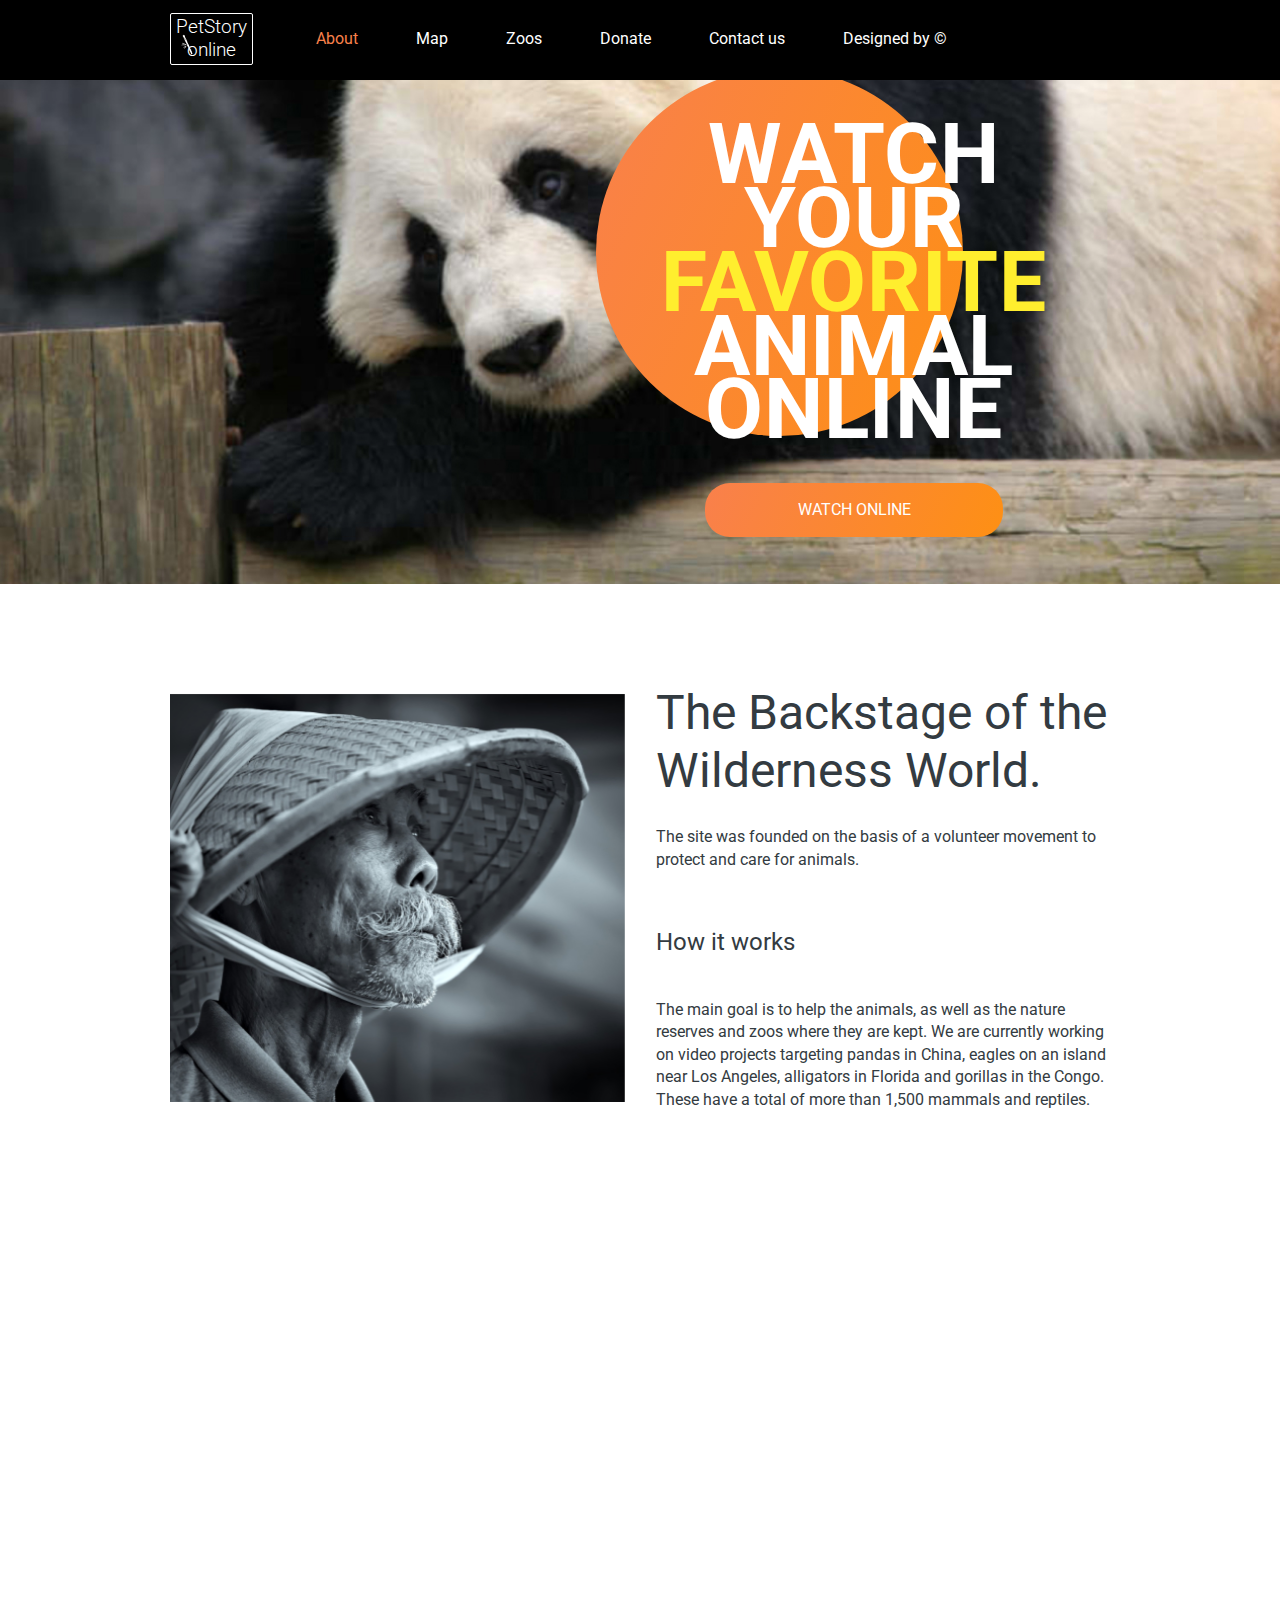
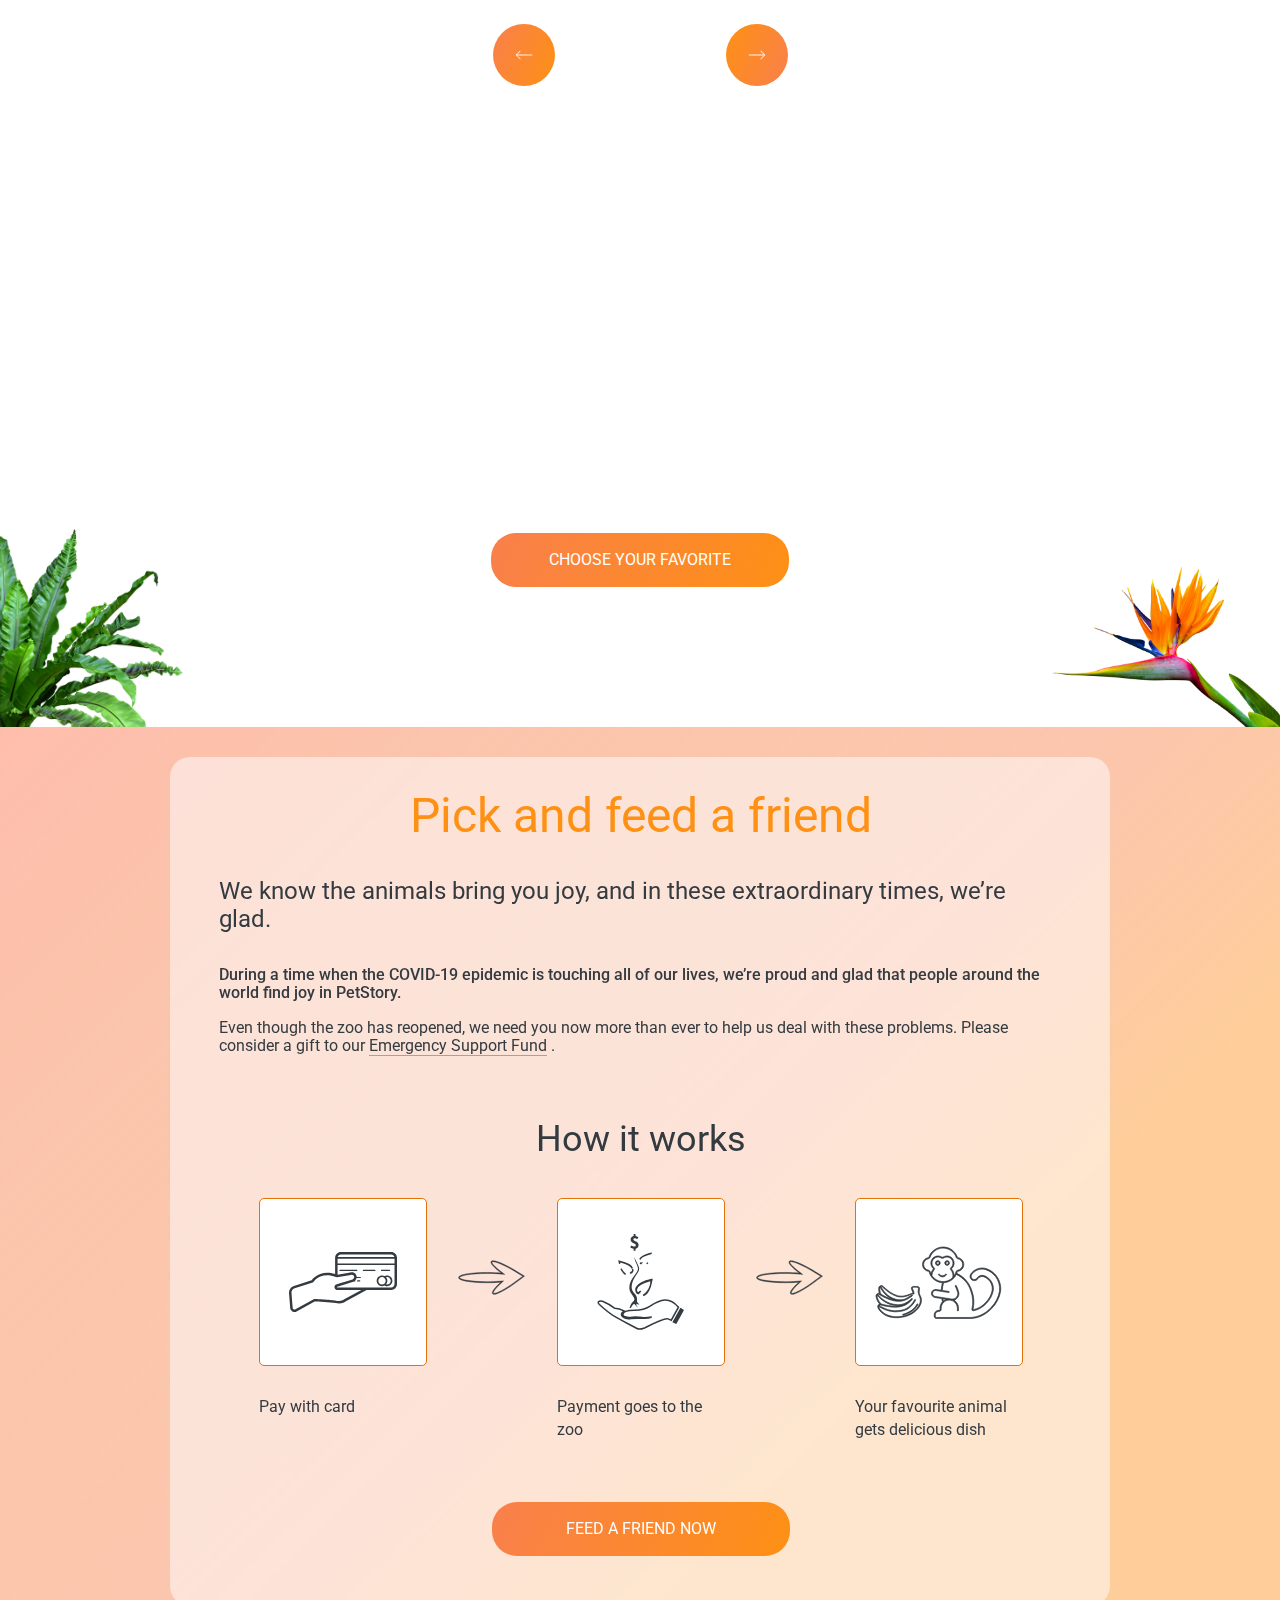
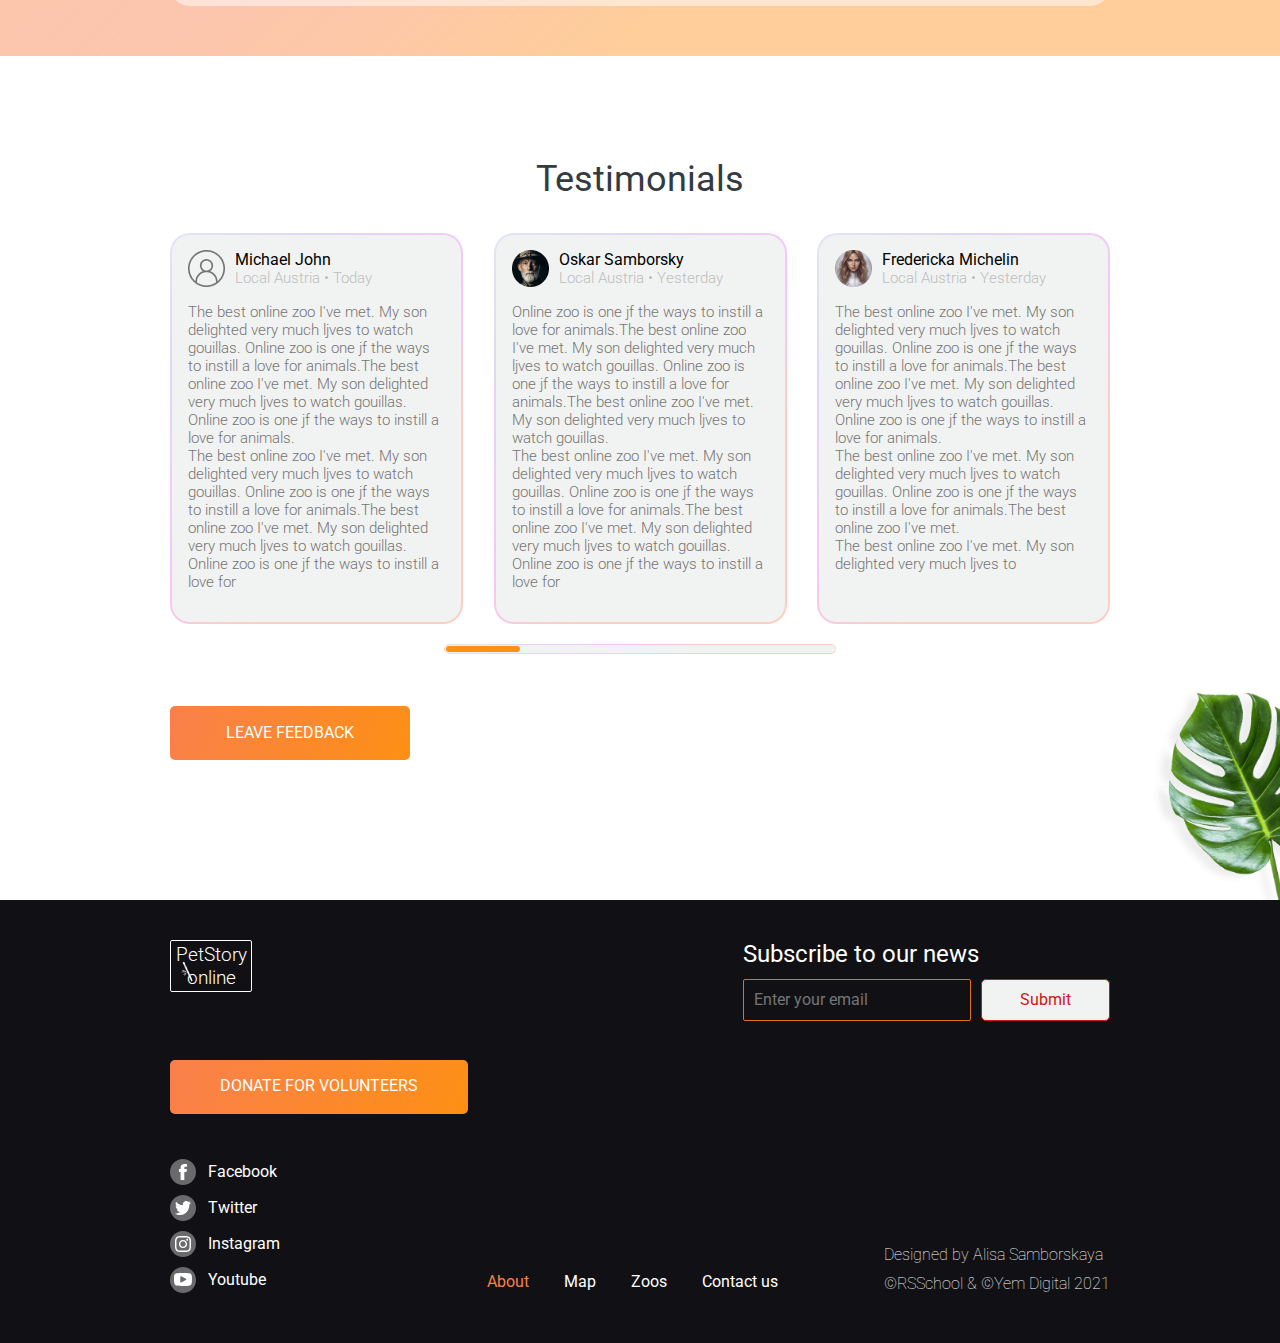
==== pages/main/index.html @ b99d6e4b "refactor: rearrange js modules structure" ====
<!DOCTYPE html>
<html lang="en">
<head>
    <meta charset="UTF-8">
    <meta http-equiv="X-UA-Compatible" content="IE=edge">
    <meta name="viewport" content="width=device-width, initial-scale=1.0">
    <link rel="stylesheet" type="text/css" href="../../assets/resets/normalize.css">
    <link rel="stylesheet" type="text/css" href="style.css">
    <script type="module" src="../../assets/scripts/script.js"></script>
    <title>Online Zoo</title>
</head>
<body>
    <header>
        <div class="container">
            <nav>
                <ul>
                    <a href="#about" class="noHover"><h1 class="logo">PetStory<br>online</h1></a>
                    <li><a href="#about" class="active">About</a></li>
                    <li><a href="#map">Map</a></li>
                    <li><a href="#zoos">Zoos</a></li>
                    <li><a href="../donate/index.html">Donate</a></li>
                    <li><a href="#contact-us">Contact us</a></li>
                    <li><a href="https://www.figma.com/file/jfEFwkXVj1WRq7sUHDr8os/PetStory-online" class="designedNav">Designed by &#169;</a></li>
                </ul>
                <a href="#" class="toggleNav"></a>
            </nav>
        </div>
    </header>
    <main>
        <section class="one">
            <div class="container">
                <div class="one__ellipse"></div>
                <div class="one__text">
                    <h2>Watch your <span class="one__yellow">favorite</span> animal online</h2>
                </div>
                <button class="button button__one">Watch online</button>
            </div>
        </section>
        <section class="two">
            <div class="container">
                <img src="../../assets/images/bg-images/bamboo-cap.jpg" alt="How It Works" class="img__two">
                <div class="separator__two"></div>
                <div class="content__two">
                    <h2>The Backstage of the Wilderness World.</h2>
                    <p>The site was founded on the basis of a volunteer movement to protect and care for animals.</p>
                    <h3>How it works</h3>
                    <p>The main goal is to help the animals, as well as the nature reserves and zoos where they are kept. We are currently working on video projects targeting pandas in China, eagles on an island near Los Angeles, alligators in Florida and gorillas in the Congo. These have a total of more than 1,500 mammals and reptiles.</p>
                </div>
            </div>
        </section>
        <section class="three">
            <div class="container">
                <div class="pagination">
                    <div class="circle_arrow arrow__left"></div>
                    <div class="circle_arrow arrow__right"></div>
                </div>
                <div class="carousel__inner">
                    <div class="carousel__slide slide__left">
                        <div class="animal_card">
                            <div class="animal_info__container">
                                <div class="animal_info">
                                    <h4>Giant Pandas</h4>
                                    <p>Native to Southwest China</p>
                                </div>
                                <div class="feed_icon weed_eater"></div>
                            </div>
                        </div>
                        <div class="animal_card">
                            <div class="animal_info__container">
                                <div class="animal_info">
                                    <h4>Eagles</h4>
                                    <p>Native to South America</p>
                                </div>
                                <div class="feed_icon flesh_eater"></div>
                            </div>
                        </div>
                        <div class="animal_card">
                            <div class="animal_info__container">
                                <div class="animal_info">
                                    <h4>Gorillas</h4>
                                    <p>Native to Congo</p>
                                </div>
                                <div class="feed_icon weed_eater"></div>
                            </div>
                        </div>
                        <div class="animal_card">
                            <div class="animal_info__container">
                                <div class="animal_info">
                                    <h4>Two-toed Sloth</h4>
                                    <p>Mesoamerica, South America</p>
                                </div>
                                <div class="feed_icon weed_eater"></div>
                            </div>
                        </div>
                        <div class="animal_card">
                            <div class="animal_info__container">
                                <div class="animal_info">
                                    <h4>Cheetahs</h4>
                                    <p>Native to Africa</p>
                                </div>
                                <div class="feed_icon flesh_eater"></div>
                            </div>
                        </div>
                        <div class="animal_card">
                            <div class="animal_info__container">
                                <div class="animal_info">
                                    <h4>Penguins</h4>
                                    <p>Native to Antarctica</p>
                                </div>
                                <div class="feed_icon flesh_eater"></div>
                            </div>
                        </div>
                    </div>
                    <div class="carousel__slide">
                        <div class="animal_card">
                            <div class="animal_info__container">
                                <div class="animal_info">
                                    <h4>Giant Pandas</h4>
                                    <p>Native to Southwest China</p>
                                </div>
                                <div class="feed_icon weed_eater"></div>
                            </div>
                        </div>
                        <div class="animal_card">
                            <div class="animal_info__container">
                                <div class="animal_info">
                                    <h4>Eagles</h4>
                                    <p>Native to South America</p>
                                </div>
                                <div class="feed_icon flesh_eater"></div>
                            </div>
                        </div>
                        <div class="animal_card">
                            <div class="animal_info__container">
                                <div class="animal_info">
                                    <h4>Gorillas</h4>
                                    <p>Native to Congo</p>
                                </div>
                                <div class="feed_icon weed_eater"></div>
                            </div>
                        </div>
                        <div class="animal_card">
                            <div class="animal_info__container">
                                <div class="animal_info">
                                    <h4>Two-toed Sloth</h4>
                                    <p>Mesoamerica, South America</p>
                                </div>
                                <div class="feed_icon weed_eater"></div>
                            </div>
                        </div>
                        <div class="animal_card">
                            <div class="animal_info__container">
                                <div class="animal_info">
                                    <h4>Cheetahs</h4>
                                    <p>Native to Africa</p>
                                </div>
                                <div class="feed_icon flesh_eater"></div>
                            </div>
                        </div>
                        <div class="animal_card">
                            <div class="animal_info__container">
                                <div class="animal_info">
                                    <h4>Penguins</h4>
                                    <p>Native to Antarctica</p>
                                </div>
                                <div class="feed_icon flesh_eater"></div>
                            </div>
                        </div>
                    </div>
                    <div class="carousel__slide slide__right">
                        <div class="animal_card">
                            <div class="animal_info__container">
                                <div class="animal_info">
                                    <h4>Giant Pandas</h4>
                                    <p>Native to Southwest China</p>
                                </div>
                                <div class="feed_icon weed_eater"></div>
                            </div>
                        </div>
                        <div class="animal_card">
                            <div class="animal_info__container">
                                <div class="animal_info">
                                    <h4>Eagles</h4>
                                    <p>Native to South America</p>
                                </div>
                                <div class="feed_icon flesh_eater"></div>
                            </div>
                        </div>
                        <div class="animal_card">
                            <div class="animal_info__container">
                                <div class="animal_info">
                                    <h4>Gorillas</h4>
                                    <p>Native to Congo</p>
                                </div>
                                <div class="feed_icon weed_eater"></div>
                            </div>
                        </div>
                        <div class="animal_card">
                            <div class="animal_info__container">
                                <div class="animal_info">
                                    <h4>Two-toed Sloth</h4>
                                    <p>Mesoamerica, South America</p>
                                </div>
                                <div class="feed_icon weed_eater"></div>
                            </div>
                        </div>
                        <div class="animal_card">
                            <div class="animal_info__container">
                                <div class="animal_info">
                                    <h4>Cheetahs</h4>
                                    <p>Native to Africa</p>
                                </div>
                                <div class="feed_icon flesh_eater"></div>
                            </div>
                        </div>
                        <div class="animal_card">
                            <div class="animal_info__container">
                                <div class="animal_info">
                                    <h4>Penguins</h4>
                                    <p>Native to Antarctica</p>
                                </div>
                                <div class="feed_icon flesh_eater"></div>
                            </div>
                        </div>
                    </div>
                </div>
            </div>
            <button class="button button__three">Choose your favorite</button>
        </section>
        <section class="four">
            <div class="container">
                <h2>Pick and feed a friend</h2>
                <div class="text">
                    <h4>We know the animals bring you joy, and in these extraordinary times, we’re glad.</h3>
                    <p><strong>During a time when the COVID-19 epidemic is touching all of our lives, we’re proud and glad that people around the world find joy in PetStory.</strong></p>
                    <p>Even though the zoo has reopened, we need you now more than ever to help us deal with these problems. Please consider a gift to our <a href="#">Emergency Support Fund</a> .</p>
                </div>
                <h3>How it works</h3>
                <div class="how_it_works">
                    <div class="card_container">
                        <div class="card pay"></div>
                        <p>Pay with card</p>
                    </div>
                    <img src="../../assets/images/vector/how-it-works-arr.svg" alt="arrow" class="arrow_black">
                    <img src="../../assets/images/vector/how-it-works-arr-640.svg" alt="arrow" class="arrow_green">
                    <div class="card_container">
                        <div class="card zoo"></div>
                        <p>Payment goes to the zoo</p>
                    </div>
                    <img src="../../assets/images/vector/how-it-works-arr.svg" alt="arrow" class="arrow_black">
                    <img src="../../assets/images/vector/how-it-works-arr-640.svg" alt="arrow" class="arrow_green">
                    <div class="card_container">
                        <div class="card monkey"></div>
                        <p>Your favourite animal gets delicious dish</p>
                    </div>
                </div>
                <button class="button button__four">Feed a friend now</button>
            </div>
            </div>
        </section>
        <section class="five">
            <h4>Testimonials</h4>
            <div class="container">
                <div class="testimonials">
                    <div class="card">
                        <div class="card_inner">
                            <div class="user">
                                <div class="user_icon default_user"></div>
                                <div class="user_info">
                                    <div class="name">Michael John</div>
                                    <div class="local">Local Austria • Today</div>
                                </div>
                            </div>
                            <p>The best online zoo I've met. My son delighted very much ljves to watch gouillas. Online zoo is one jf the ways to instill a love for animals.The best online zoo I've met. My son delighted very much ljves to watch gouillas. Online zoo is one jf the ways to instill a love for animals.<br>The best online zoo I've met. My son delighted very much ljves to watch gouillas. Online zoo is one jf the ways to instill a love for animals.The best online zoo I've met. My son delighted very much ljves to watch gouillas. Online zoo is one jf the ways to instill a love for</p>
                        </div>
                    </div>
                    <div class="card">
                        <div class="card_inner">
                            <div class="user">
                                <div class="user_icon user_one"></div>
                                <div class="user_info">
                                    <div class="name">Oskar Samborsky</div>
                                    <div class="local">Local Austria • Yesterday</div>
                                </div>
                            </div>
                            <p>Online zoo is one jf the ways to instill a love for animals.The best online zoo I've met. My son delighted very much ljves to watch gouillas. Online zoo is one jf the ways to instill a love for animals.The best online zoo I've met. My son delighted very much ljves to watch gouillas.<br>The best online zoo I've met. My son delighted very much ljves to watch gouillas. Online zoo is one jf the ways to instill a love for animals.The best online zoo I've met. My son delighted very much ljves to watch gouillas. Online zoo is one jf the ways to instill a love for</p>
                        </div>
                    </div>
                    <div class="card">
                        <div class="card_inner">
                            <div class="user">
                                <div class="user_icon user_two"></div>
                                <div class="user_info">
                                    <div class="name">Fredericka Michelin</div>
                                    <div class="local">Local Austria • Yesterday</div>
                                </div>
                            </div>
                            <p>The best online zoo I've met. My son delighted very much ljves to watch gouillas. Online zoo is one jf the ways to instill a love for animals.The best online zoo I've met. My son delighted very much ljves to watch gouillas. Online zoo is one jf the ways to instill a love for animals.<br>The best online zoo I've met. My son delighted very much ljves to watch gouillas. Online zoo is one jf the ways to instill a love for animals.The best online zoo I've met.<br>The best online zoo I've met. My son delighted very much ljves to</p>
                        </div>
                    </div>
                    <div class="card">
                        <div class="card_inner">
                            <div class="user">
                                <div class="user_icon user_three"></div>
                                <div class="user_info">
                                    <div class="name">Mila Riksha</div>
                                    <div class="local">Local Austria • Yesterday</div>
                                </div>
                            </div>
                            <p>My son delighted very much ljves to watch gouillas. Online zoo is one jf the ways to instill a love for animals.The best online zoo I've met. My son delighted very much ljves to watch gouillas. Online zoo is one jf the ways to instill a love for animals.The best online zoo I've met. My son delighted very much ljves to watch gouillas. Online zoo is one jf the ways to instill a love for animals.The best online zoo I've met. My son delighted very much ljves to watch gouillas.<br>The best online zoo I've met. My son delighted very much ljves to watch gouillas. Online zoo is one jf</p>
                        </div>
                    </div>
                </div>
                <div class="scroll">
                    <span style="width: 19%"></span>
                </div>
                <button class="button square button__five">Leave feedback</div>
            </div>
        </section>
    </main>
    <footer>
        <div class="container">
            <div class="sub_upper">
                <a href="#"><div class="logo">PetStory <br>online</div></a>
                <div class="form">
                    <h4>Subscribe to our news</h4>
                    <form>
                        <input type="email" placeholder="Enter your email" required />
                        <button class="button_form">Submit</button>
                    </form>
                </div>
            </div>
            <button class="button square">Donate for volunteers</button>
            <div class="sub_bottom">
                <div class="social">
                    <a href="https://www.facebook.com/" class="social_icon facebook"><span>Facebook</span></a>
                    <a href="https://twitter.com/" class="social_icon twitter"><span>Twitter</span></a>
                    <a href="https://www.instagram.com/" class="social_icon instagram"><span>Instagram</span></a>
                    <a href="https://www.youtube.com/" class="social_icon youtube"><span>Youtube</span></a>
                </div>
                <nav class="footer_menu">
                    <ul>
                        <li><a href="#about" class="active">About</a></li>
                        <li><a href="#map">Map</a></li>
                        <li><a href="#zoos">Zoos</a></li>
                        <li><a href="#contact-us">Contact us</a></li>
                    </ul>
                </nav>
                <div class="signature">
                    <p>Designed by Alisa Samborskaya</p>
                    <p>©RSSchool &#38; &#169;Yem Digital 2021</p>
                </div>
            </div>
        </div>
    </footer>
</body>
</html>
---- pages/main/style.css ----
@import url('https://fonts.googleapis.com/css2?family=Roboto:wght@100;300;400;500;700&display=swap');

:root {
  --green: #4B9200;
  --yellow: #FFEE2E;
  --orange: linear-gradient(113.96deg, #F9804B 1.49%, #FE9013 101.44%);
  --orange_border: linear-gradient(113.96deg, #FA6F32 1.49%, #FE9013 101.44%);
  --orange_gradient: linear-gradient(315.75deg, rgba(254, 210, 144, 0.7) 30.06%, #FEBDAB 100.95%, rgba(254, 210, 144, 0.7) 106.36%), linear-gradient(315.75deg, rgba(254, 189, 171, 0.74) 30.06%, rgba(243, 169, 248, 0.66) 50.74%, #E0D8F0 80.49%, #EAF7FE 127.9%, #EAF7FE 149.54%), linear-gradient(315.75deg, rgba(254, 189, 171, 0.74) 30.06%, rgba(243, 169, 248, 0.66) 50.74%, #E0D8F0 80.49%, #EAF7FE 127.9%, #EAF7FE 149.54%);
  --clementine: #E47209;
  --pink_gradient: linear-gradient(315.75deg, rgba(254, 189, 171, 0.74) 30.06%, rgba(243, 169, 248, 0.66) 50.74%, #E0D8F0 80.49%, #EAF7FE 127.9%, #EAF7FE 149.54%);
  --red: #D31414;
  --black_blue: #333B41;
  --gray: #767474;
  --gray_smoky: #ABABAB;
  --gray_light: #F1F3F2;
  --frosted_glass_white: rgba(253, 253, 255, 0.52);
}

* {
  box-sizing: border-box;
}

body {
  font-family: Roboto, sans-serif;
}

.container {
  max-width: 1160px;
  margin: 0 auto;
}

.button {
  width: 298px;
  height: 54px;
  background: var(--orange);
  border-radius: 25px;
  border: 0px;
  text-transform: uppercase;
  color: #fff;
}

.button:hover {
  background: var(--clementine);
  cursor: pointer;
}

.button:active {
  background: var(--green);
}

.button:disabled {
  background: var(--gray);
}

.square {
  border-radius: 5px;
}

.button_form {
  
}

.button_form:hover {
  border: 1px solid var(--clementine);
  color: var(--clementine);
  border-radius: 5px;
  cursor: pointer;
}

form:invalid button{
  border: 1px solid #D31414;
  color: #D31414;
  cursor: pointer;
}

/* header */

header {
  position: relative;
  background: #000;
  height: 80px;
  z-index: 4;
}

nav {
  display: flex;
  flex-direction: row;
  align-items: center;
  justify-content: space-between;
  margin: 0px;
  padding: 0px;
}

.toggleNav {
  display: none;
  position: absolute;
  right: 0;
  top: 12px;
  width: 18px;
  height: 10px;
  background-image: url(../../assets/images/incons/burger_menu.svg);
  background-repeat: no-repeat;
  z-index: 10;
}

.toggle_nav__toggled {
  background-image: url(../../assets/images/incons/x_icon_orange.svg) !important;
  background-repeat: no-repeat;
  width: 14px;
  height: 14px;
  margin-right: 10px;
  background-color: #fff;
}

.toggled {
  display: flex;
  flex-direction: column;
  gap: 15px;
  width: 100%;
  margin: 0px;
  padding: 10px 10px 40px 10px;
  background: #fff;
  align-items: flex-start;
  list-style-type: none;
}

.toggled a {
  background: #fff;
  color: var(--clementine);
  /* border: 1px solid var(--clementine); */
}

.toggled .logo {
  border: 1px solid var(--clementine);
  margin-bottom: 20px ;
}

.dimmed {
  position: relative;
}

.dimmed::after {
  content: ' ';
  position: absolute;
  width: 100%;
  height: 100%;
  left: 0;
  top: 0;
  right: 0;
  /* opacity: 70%; */
  background: rgba(0, 0, 0, 0.5);
  z-index: 3;
}

.popup {
  width: 300px;
  height: 150px;
  margin: 0 auto;
  background: #fff;
  border: 1px solid cornflowerblue;
  color: cornflowerblue;
  z-index: 222;
}

header nav ul {
  display: flex;
  justify-content: space-between;
  align-items: center;
  list-style-type: none;
  margin: 0px;
  padding: 0px;
  gap: 58px;
  /* width: 630px; */
  overflow: hidden;
  flex-wrap: nowrap;
  z-index: 1;
}

header nav a {
  display: block;
  font-size: 16px;
  font-weight: 400;
  line-height: 140%;
  color: #fff;
  text-decoration: none;
  background-color: #000;
}

header .logo {
  font-size: 19px;
  font-weight: 300;
  line-height: 120%;
  border: 1px solid #fff;
  border-radius: 2px;
  box-sizing: border-box;
  text-align: center;
  padding: 2.55px 4.75px;
  margin-right: 5px;
  background-image: url(../../assets/images/bg-images/logo-stick.png);
  background-repeat: no-repeat;
  background-position: bottom 9.54px left 9.69px;
}

header li:first-child {
  margin-left: 0;
}

header li a:hover:not(.noHover) {
  color: #F9804B;
}

header li a:active {
  color: #F9804B;
}

header a.active {
  color: #F9804B;
}

/* section 1 */

.one {
  position: relative;
  height: 700px;
  margin: 0 auto;
  padding: 0;
  background-image: url(../../assets/images/bg-images/giant-panda.jpg);
  background-repeat: no-repeat;
  background-size: cover;
  box-sizing: content-box;
  /* background-position: bottom 0px left 0px; */
}

.one__ellipse {
  position: absolute;
  top: 12px;
  /* left: 800px; */
  left: 50%;
  width: 465px;
  height: 465px;
  background: var(--orange);
  border-radius: 50%;
}

.one__text {
  position: absolute;
  width: 500px;
  height: 400px;
  left: calc(50% + 80px);
  top: 86px;
  font-weight: 700;
  font-size: 70px;
  line-height: 114%;
  text-align: center;
  text-transform: uppercase;
  letter-spacing: 0.013em;
  color: #fff;
}

.one__text .one__yellow {
  color: var(--yellow);
}

.one__text h2 {
  margin: 0;
  padding: 0;
}

.button__one {
  position: absolute;
  left: calc(50% + 176px);
  top: 546px;
}

/* section 2 */

.two {
  position: relative;
  box-sizing: border-box;
  height: 617px;
  padding: 140px 0 74px 0;
  background-image: url(../../assets/images/bg-images/back-1-flower.png);
  background-size: 293px 605px;
  background-repeat: no-repeat;
  background-position: top 12px right -93px;
}

/* .container__two {
  width: 1161px;
  height: 403px;
  position: relative;
  left: 219px;
  top: 140px;
  display: flex;
  justify-content: center;
  color: #333B41;
} */

.two .container {
  display: flex;
  justify-content: space-between;
  /* padding: 140px 0 0 219px; */
  /* padding-top: 140px; */
  /* padding: 0; */
}

.img__two {
  position: relative;
  display: flex;
  /* justify-content: flex-start; */
  width: 609px;
  height: 403px;
  left: 0px;
  top: 0px;
  backdrop-filter: blur(2px);
}

.separator__two {
  width: 87px;
}

.content__two {
  color: #333B41;
  display: flex;
  justify-content: space-between;
  flex-direction: column;
  align-content: center;
  width: 465px;
  height: 403px;
}

.two h2 {
  font-weight: 400;
  font-size: 48px;
  line-height: 120%;
  margin: 0px 0px -15px 0px;
  padding: 0px;
}

.two h3 {
  font-weight: 400;
  font-size: 24px;
  line-height: 120%;
  margin: 0px;
  padding: 15px 0px 0px 0px;
}

.two p {
  font-weight: 400;
  font-size: 16px;
  line-height: 140%;
  margin: 0px;
  padding: 0px;
}

/* section 3 */

.three {
  /* position: relative; */
  box-sizing: border-box;
  padding: 106px 0 100px 0;
  background-image: url(../../assets/images/bg-images/back-2-palm.png),
                    url(../../assets/images/bg-images/back-3-strelitzia.png);
  background-size: 386px 202px, 241px 180px;
  background-position: left -251px bottom 0, right 0 bottom -4px;
  background-repeat: no-repeat, no-repeat;
}

.three .container {
  display: flex;
  align-items: center;
  justify-content: center;
  flex-direction: column;
  /* margin: 106px auto ; */
}

/* .animals_grid {
  display: grid;
  width: 100%;
  grid-template-columns: repeat(3, 370px);
  grid-row-gap: 40px;
} */

.carousel__inner {
  overflow: hidden;
  width: 1160px;
  height: 876px;
}

.carousel__slide {
  position: relative;
  top: 0;
  left: 0;
  max-width: 100%;
  display: flex;
  flex-direction: row;
  flex-wrap: wrap;
  gap: 28px;
  row-gap: 20px;
}

.slide__left {
  left: -100%
}

.slide__middle {
  left: 0;
  top: 0;
}

.slide__right {
  left: 100%
}

.move_left {
  animation: animation_left 0.5s;
}

.move_right {
  animation: animation_right 0.5s;
}

@keyframes animation_left {
  from { left: -100%; }
  to { left: 0; }
}
@keyframes animation_right {
  from { left: -100%; }
  to { left: -200%; }
}

.pagination {
  position: relative;
  box-sizing: border-box;
  display: flex;
  justify-content: space-between;
  top: 407px;
  width: 1322px;
  height: 0px;
}

.circle_arrow {
  display: flex;
  justify-content: center;
  align-items: center;
  width: 62px;
  height: 62px;
  border-radius: 50%;
  background-image: var(--orange), url(../../assets/images/vector/arrow-left.svg);
  background-position: center;
  background-repeat: no-repeat;
  background-blend-mode: color;
  z-index: 2;
}

.arrow__right {
  transform: rotate(-180deg);
}

.animal_card {
  display: flex;
  flex-direction: column;
  justify-content: end;
  width: 366px;
  height: 426px;
  border-radius: 5px;
  border: 1px solid var(--clementine);
  box-sizing: content-box;
  cursor: pointer;
  background-repeat: no-repeat;
  background-size: cover;
  background-position: center;
}

.animal_card:hover {
  animation: scaleUp 2s;
}

.animal_card:hover .animal_info__container {
  background: var(--frosted_glass_white);
  height: 130px;
}

.animal_card:hover h4 {
  font-size: 1.8rem;
}

.animal_card:hover p {
  font-size: 1.3rem;
}

@keyframes fadeIn {
  from {filter: brightness(100%)} to {filter: brightness(70%)};
}

@keyframes scaleUp {
  from {background-size: 117%} to {background-size: 130%};
}

.animal_card .animal_info {
  display: flex;
  flex-direction: column;
  justify-content: start;
  height: 60px;
  margin: 8px 16px 0px;
  padding: 0px;
}

.animal_info__container {
  display: flex;
  flex-direction: row;
  justify-content: space-between;
  height: 60px;
  background-color: #fff;
  border-bottom-left-radius: 5px;
  border-bottom-right-radius: 5px;
}

.animal_card h4 {
  text-transform: uppercase;
  font-weight: 500;
  font-size: 16px;
  line-height: 140%;
  margin: 0px;
  padding: 0px;
}

.animal_card p {
  font-weight: 300;
  font-size: 15px;
  line-height: 120%;
  margin: 0px;
  padding: 0px;
}

.feed_icon.weed_eater {
  background-image: url(../../assets/images/vector/banana-bamboo_icon.svg);
  background-repeat: no-repeat;
  background-position: center;
  width: 33px;
  height: 37px;
  margin: 10px 12px;
}

.feed_icon.flesh_eater {
  background-image: url(../../assets/images/vector/meat-fish_icon.svg);
  background-repeat: no-repeat;
  background-position: center;
  width: 48px;
  height: 38px;
  margin: 8px;
}

.card_1 {
  background-image: url(../../assets/images/animal-cards/pandas.jpg);
}

.card_2 {
  background-image: url(../../assets/images/animal-cards/haliaeetus.jpg);
}

.card_3 {
  background-image: url(../../assets/images/animal-cards/gorilla.jpg);
}

.card_4 {
  background-image: url(../../assets/images/animal-cards/sloth.jpg);
}

.card_5 {
  background-image: url(../../assets/images/animal-cards/ry.jpg);
}

.card_6 {
  background-image: url(../../assets/images/animal-cards/penguin.jpg);
}

.circle_arrow:hover {
  cursor: pointer;
  filter: brightness(80%);
}

.circle_arrow:active {
  background-color: var(--green);
  background-image: url(../../assets/images/vector/arrow-left.svg);
  background-blend-mode: color;
  filter: brightness(100%);
}

.button__three {
  display: block;
  width: 298px;
  margin: 80px auto 0 auto;
}

.four {
  color: #333B41;
  padding: 69px 0 100px 0;
  background: var(--orange_gradient);
}

.four .container {
  position: relative;
  box-sizing: border-box;
  padding: 41px 60px 59px 100px;
  border-radius: 20px;
  background: var(--frosted_glass_white);
  backdrop-filter: blur(2px);
}

.four h2 {
  font-weight: 400;
  font-size: 48px;
  line-height: 120%;
  color: #FE9013;
  margin: 0px;
  padding: 0px;
  text-align: center;
}

.four h3 {
  font-weight: 400;
  font-size: 36px;
  line-height: 130%;
  color: #333B41;
  margin-top: 60px;
  text-align: center;
}

.four h4 {
  font-weight: 400;
  font-size: 24px;
  line-height: 120%;
  color: #333B41;
}

.four strong {
  font-weight: 500;
}

.how_it_works {
  position: relative;
  display: flex;
  flex-direction: row;
  justify-content: space-between;
  width: 764px;
  height: 244px;
  margin: 0 auto;
}

.how_it_works .card_container {
  width: 168px;
  height: 244px;
  z-index: -10 !important;
}

.how_it_works .arrow_black {
  width: 69px;
  height: 35px;
  margin-top: 62px;
}

.how_it_works .arrow_green {
  display: none;
}

.how_it_works .card {
  width: 168px;
  height: 168px;
  background: #fff;
  border-radius: 5px;
  box-sizing: border-box;
  border: 1px solid var(--clementine);
}

.how_it_works p {
  font-weight: 400;
  font-size: 16px;
  line-height: 140%;
  padding: 0;
  margin-top: 30px;
  color: #333B41;
  text-align: left;
}

.four .container a {
  text-decoration: none;
  border-bottom: 1px solid #FE9013;
  color: #333B41;
}

.card.pay {
  background-image: url(../../assets/images/vector/pay.svg);
  background-repeat: no-repeat;
  background-position: center;
}

.card.zoo {
  background-image: url(../../assets/images/vector/zoo.svg);
  background-repeat: no-repeat;
  background-position: center;
}

.card.monkey {
  background-image: url(../../assets/images/vector/monkey.svg);
  background-repeat: no-repeat;
  background-position: center;
}

.button__four {
  display: block;
  margin: 60px auto 0 auto;
}

.five {
  background: #fff;
  background-image: url(../../assets/images/bg-images/back-4-leaf.png);
  background-size: 409px 407px;
  background-position: right -163px bottom -132px;
  background-repeat: no-repeat;
  padding: 100px 0 140px 0;
}

.five .container {
  position: relative;
}

.five h4 {
  font-weight: 400;
  font-size: 36px;
  line-height: 130%;
  text-align: center;
  color: #333B41;
  margin: 0;
}

.testimonials {
  display: flex;
  justify-content: space-between;
  max-width: 1160px;
  height: 391px;
  margin-top: 47px;
}

.testimonials .card {
  width: 268px;
  height: 391px;
  border: 2px solid transparent;
  border-radius: 20px;
  background-image: linear-gradient(var(--gray_light), var(--gray_light)), var(--pink_gradient);
  background-origin: border-box;
  background-clip: content-box, border-box;
}

.card_inner {
  margin: 0px 15px 19px 16px;
}

.card .user {
  display: flex;
  height: 38px;
  margin-top: 15px;
}

.user_info {
  display: flex;
  flex-direction: column;
}

.user .name {
  font-weight: 400;
  font-size: 16px;
  line-height: 120%;
  color: #000;
}

.user .local {
  font-weight: 300;
  font-size: 15px;
  line-height: 120%;
  color: #BDBDBD;  
}

.card .user_icon {
  background-repeat: no-repeat;
  background-position: left top;
  width: 37px;
  height: 37px;
  margin-right: 10px;
}

.card .user_icon.default_user {
  background-image: url(../../assets/images/incons/user_icon_default.png);
}

.card .user_icon.user_one {
  background-image: url(../../assets/images/incons/user_icon_1.png);
}

.card .user_icon.user_two {
  background-image: url(../../assets/images/incons/user_icon_2.png);
}

.card .user_icon.user_three {
  background-image: url(../../assets/images/incons/user_icon_3.png);
}

.card p {
  font-weight: 300;
  font-size: 15px;
  line-height: 120%;
  color: #767474;
}

.scroll {
  box-sizing: content-box;
  height: 8px;
  width: 599px;
  margin: 21px auto 0 auto;
  border-radius: 5px;
  background-image: linear-gradient(var(--gray_light), var(--gray_light)), var(--pink_gradient);
  border: 1px solid transparent;
  background-clip: content-box, border-box;
}

.scroll > span {
  display: block;
  position: relative;
  height: 6px;
  border-radius: 5px;
  background-color: #FE9013;
  margin: 1px;
  overflow: hidden;
}

.scroll > span:hover {
  background-color: #E47209;
  cursor: pointer;
}

.scroll > span:active {
  background-color: #4B9200;
}

.five .button {
  margin-top: 31px;
}

/* footer */

footer {
  height: 443px;
  background: #111115;
  color: #fff;
  box-sizing: border-box;
  padding: 40px 0px 50px 0px; 
}

footer .container {
  position: relative;
  height: 100%;
  margin: 0px auto;
  display: flex;
  flex-direction: column;
  justify-content: space-between;
}

footer .sub_upper {
  width: 100%;
  height: 84px;
  display: flex;
  justify-content: space-between;
  align-items: flex-start;
}

footer .sub_bottom {
  width: 100%;
  display: flex;
  justify-content: space-between;
  align-items: flex-end;
  margin: 0;
  padding: 0;
}

footer .button {
  /* margin-top: 20px; */
}

.sub_upper a {
  text-decoration: none;
  color: #fff;
}

footer .logo {
  width: 82px;
  height: 52px;
  font-size: 19px;
  font-weight: 300;
  line-height: 120%;
  border: 1px solid #fff;
  border-radius: 2px;
  box-sizing: border-box;
  text-align: center;
  padding: 2.55px 4.75px;
  margin-right: 5px;
  background-image: url(../../assets/images/bg-images/logo-stick.png);
  background-repeat: no-repeat;
  background-position: bottom 9.54px left 9.69px;
}

footer form {
  width: 367px;
  display: flex;
  justify-content: space-between;
}

footer input[type=email] {
  width: 228px;
  height: 42px;
  margin: 0px;
  padding: 10px;
  border: 1px solid var(--clementine);
  border-radius: 2px;
  box-sizing: border-box;
  font-weight: 400;
  font-size: 16px;
  line-height: 140%;
  color: #BDBDBD;
  background-color: transparent;
}

footer form button {
  width: 129px;
  height: 42px;
  background: #F1F3F2;
  border: 1px solid #4B9200;
  color: #4B9200;
  border-radius: 5px;
  font-weight: 400;
  font-size: 16px;
  line-height: 140%;
  cursor: pointer;
}

footer .social {
  display: flex;
  flex-direction: column;
  justify-content: space-between;
  width: 111px;
  /* height: 134px; */
  /* padding: 0 0 10px 0; */
  margin: 0;
}

.social a {
  display: block;
  box-sizing: border-box;
  /* width: 110px; */
  color: #fff;
  text-decoration: none;
  line-height: 100%;
  margin-top: 10px;
}

.social_icon {
  height: 26px;
  background-repeat: no-repeat;
  background-size: 26px 26px;
  padding: 5px 0 0 38px;
  margin: 0;
}

.social a:hover {
  cursor: pointer;
  filter: brightness(0.7) sepia(56) hue-rotate(3deg) saturate(1845%);
}

.social_container:hover a{
  color: #E47209;
}

.social_icon.facebook {
  background-image: url(../../assets/images/incons/fb.svg);
}

.social_icon.twitter {
  background-image: url(../../assets/images/incons/tw.svg);
}

.social_icon.instagram {
  background-image: url(../../assets/images/incons/in.svg);
}

.social_icon.youtube {
  background-image: url(../../assets/images/incons/yt.svg);
}

footer nav ul {
  margin: 0 0 0 60px;
  width: 362px;
  display: flex;
  justify-content: space-between;
  align-items: flex-end;
  list-style-type: none;
}

footer nav a {
  display: block;
  font-size: 16px;
  font-weight: 400;
  line-height: 140%;
  color: #fff;
  text-decoration: none;
}

footer li a:hover{
  color: #E47209;
}

footer li a:active {
  color: #F9804B;
}

footer a.active {
  color: #F9804B;
}

footer .signature p {
  font-weight: 100;
  font-size: 16px;
  margin: 10px 0 0 0;
}

footer h4 {
  font-weight: 400;
  font-size: 24px;
  line-height: 120%;
  margin: 0px 0px 10px 0px;
  padding: 0px;
}

@media screen and (min-width: 1600px) {
  .container {
    max-width: 1160px;
    margin: 0 auto;
  }

  .one {
    position: relative;
    height: 700px;
    background-image: url(../../assets/images/bg-images/giant-panda.jpg);
    background-repeat: no-repeat;
    background-position: bottom 0px left 0px;
    background-size: cover;
  }
}

@media screen and (min-width: 1000px) and (max-device-width: 1599px) {
  .container {
    max-width: 940px;
    margin: 0 auto;
  }

  header nav ul {
    /* width: 580px; */
  }

  .one {
    position: relative;
    width: 100%;
    height: 504px;
    background-image: url(../../assets/images/bg-images/giant-panda.jpg);
    background-repeat: no-repeat;
    background-position: bottom 0px left 0px;
    z-index: 0;
  }

  .one__ellipse {
    position: absolute;
    top: -11px;
    left: calc(50% - 44px);
    width: 367px;
    height: 367px;
    z-index: -1 !important;
  }

  .one__text {
    width: 400px;
    height: 320px;
    left: calc(50% + 14px);
    top: 43px;
    font-weight: 700;
    font-size: 56px;
    line-height: 114%;
  }

  .button__one {
    left: calc(50% + 65px);
    top: 403px;
  }

  .two {
    box-sizing: border-box;
    width: 100%;
    height: 627px;
    padding: 100px 0;
    background-image: none;
  }

  .two .container {
    justify-content: space-between;
    align-items: center;
  }

  .img__two {
    position: relative;
    /* display: flex; */
    /* justify-content: flex-start; */
    width: 455px;
    height: 408px;
    object-fit: cover;
    backdrop-filter: blur(2px);
  }

  .separator__two {
    width: 31px;
  }

  .content__two {
    display: flex;
    justify-content: space-between;
    flex-direction: column;
    align-content: center;
    width: 454px;
    height: 427px;
  }

  .three {
    width: 100%;
    padding: 42px 0 140px 0;
    background-size: 386px 202px, 241px 180px;
    background-position: left -192px bottom 0, right 0 bottom -4px;
  }

  .carousel__inner {
    width: 941px;
    height: 800px;
  }

  .carousel__slide {
    max-width: 100%;
    gap: 26px;
    row-gap: 92px;
  }

  .pagination {
    top: 402px;
    width: 295px;
    align-items: center;
  }

  .animal_card {
    width: 294px;
    height: 354px;
  }

  .button__three {
    margin: 80px auto 0 auto;
  }

  .four {
    padding: 30px 30px 50px 30px;
  }

  .four .container {
    max-width: 940px;
    margin: 0 auto;
    padding: 30px 48px 50px 49px;
  }

  .five {
    background-size: 325px 324px;
    background-position: right -129px bottom -85px;
    padding: 100px 0 140px 0;
  }

  .five h4 {
    font-size: 36px;
    line-height: 130%;
    margin: 0;
  }

  .testimonials {
    flex-direction: row;
    justify-content: space-between;
    max-width: 100%;
    height: 391px;
    gap: 15px;
    margin-top: 30px;
  }

  .testimonials .card:last-child {
    display: none;
  }

  .testimonials .card {
    width: 293px;
    height: 391px;
  }

  .card_inner {
    margin: 0px 18px 19px 16px;
  }

  .card .user {
    margin-top: 15px;
  }

  .card p {
    width: 255px;
    height: 309px;
    overflow: hidden;
    /* white-space: nowrap; */
  }

  .scroll {
    width: 390px;
    margin: 20px auto 0 auto;
  }

  .five .button {
    width: 240px;
    margin: 52px 0 0 0;
  }

  footer nav ul {
    width: 332px;
  }
}

@media screen and (min-width: 640px) and (max-width: 999px) {
  .container {
    position: relative;
    max-width: 600px;
    margin: 0 auto;
  }

  header {
    position: fixed;
    width: 100%;
    height: 34px;
  }

  header nav {
    display: flex;
    align-items: center;
    justify-content: space-between;
    padding: 2.29px 0 2.68px 0;
  }

  header .logo {
    flex: 1;
    font-size: 12.2899px;
    width: 47px;
    height: 29px;
    padding: 0;
    margin: 0;
    border: none;
    background-size: 4.54px 13.56px;
    background-position: left 6.54px bottom 2.45px;
  }

  header nav li {
    display: none;
  }

  .designedNav {
    /* display: none; */
  }

  .toggleNav {
    display: block;
  }

  .toggled_item {
    display: block;
  }

  .toggled_item a {
    background: #fff;
    color: #333B41;
    z-index: 2;
  }

  .one {
    height: 373px;
    width: 100%;
    background-image: url(../../assets/images/bg-images/giant-panda.jpg);
    background-repeat: no-repeat;;
    background-size: 120%;
    background-position: top -20px left -70px;
  }

  .one__ellipse {
    position: absolute;
    top: 44px;
    left: calc(50% + 11px);
    width: 237.6px;
    height: 237.6px;
  }

  .one__text {
    width: 256px;
    height: 204px;
    left: calc(50% + 48px);
    top: 82px;
    font-weight: 700;
    font-size: 37px;
    line-height: 114%;
  }

  .button__one {
    position: relative;
    left: 0px;
    top: 279px;
  }

  .two {
    box-sizing: border-box;
    width: 100%;
    height: 471px;
    padding: 60px 0 0 0;
    background-image: url(../../assets/images/bg-images/back-1-flower.png);
    background-repeat: no-repeat;
    background-size: 231px 476px;
    background-position: top -5px right -104.5px;
  }

  .two .container {
    display: block;
  }

  .img__two {
    display: none;
  }

  .separator__two {
    display: none;
  }

  .content__two {
    display: flex;
    justify-content: space-between;
    flex-direction: column;
    align-content: center;
    margin-right: 125px;
    height: 367px;
  }

  .three {
    width: 100%;
    padding: 36px 0 100px 0;
    background-size: 385px 202px, 175px 131px;
    background-position: left -192px bottom 0, right 0 bottom 0;
  }

  .three .container {
    margin: 0 auto;
  }

  .carousel__inner {
    width: 601px;
    height: 760px;
  }

  .carousel__slide {
    max-width: 100%;
    gap: 26px;
    row-gap: 92px;
  }

  .pagination {
    top: 381px;
    width: 154px;
    align-items: center;
  }

  .animal_card {
    width: 285px;
    height: 332px;
  }

  .animal_card .animal_info {
    display: flex;
    flex-direction: column;
    justify-content: start;
    height: 60px;
    margin: 8px 16px 0px;
    padding: 0px;
  }
  
  .animal_info__container {
    display: flex;
    flex-direction: row;
    justify-content: space-between;
    height: 46.76px;
    background-color: #fff;
    border-bottom-left-radius: 5px;
    border-bottom-right-radius: 5px;
  }
  
  .animal_card h4 {
    font-size: 12.47px;
    margin: 0px;
    padding: 0px;
  }
  
  .animal_card p {
    font-size: 11.69px;
    margin: 0px;
    padding: 0px;
  }

  .feed_icon.weed_eater {
    background-size: cover;
    width: 25.72px;
    height: 28.84px;
    margin: 8px 9px 10px 0;
  }

  .feed_icon.flesh_eater {
    background-size: cover;
    width: 37.41px;
    height: 29.62px;
    margin: 6px 6px 11px 0;
  }

  .card_3 {
    display: none;
  }

  .card_6 {
    display: none;
  }

  .button__three {
    margin: 60px auto 0 auto;
  }
  
  .four {
    position: relative;
    color: #333B41;
    padding: 20px 0 20px 0;
  }
  
  .four .container {
    position: relative;
    box-sizing: border-box;
    max-width: 640px;
    padding: 10px 20px 60px 20px;
  }
  
  .four h2 {
    font-size: 42px;
  }
  
  .four h3 {
    font-size: 22px;
    line-height: 120%;
    margin-top: 20px;
  }
  
  .four h4 {
    font-size: 22px;
    line-height: 120%;
  }
  
  .four strong {
    font-weight: 500;
  }

  .how_it_works {
    width: 588px;
    height: 244px;
  }

  .how_it_works .card_container {
    position: relative;
    padding-top: 16px;
  }
  
  .how_it_works .arrow_black {
    display: none;
  }

  .how_it_works .arrow_green {
    display: block;
    width: 94px;
    height: 30px;
    margin: -3px -20px 0 -30px;
    z-index: 100;
  }
  
  .how_it_works p {
    margin-top: 30px;
  }

  .button__four {
    margin: 40px auto 0 auto;
  }

  .five {
    background-size: 204px 203px;
    background-position: right -88px bottom -69px;
    padding: 60px 0 80px 0;
  }

  .five h4 {
    font-size: 36px;
    line-height: 120%;
    margin: 0;
  }

  .testimonials {
    flex-direction: column;
    justify-content: space-between;
    max-width: 100%;
    height: 357px;
    gap: 15px;
    margin-top: 30px;
  }

  .testimonials .card:last-child {
    display: none;
  }

  .testimonials .card {
    width: 600px;
    height: 109px;
  }

  .card_inner {
    margin: 0px 29px 8px 18px;
  }

  .card .user {
    margin-top: 15px;
  }

  .card p {
    width: 553px;
    height: 38px;
    overflow: hidden;
    white-space: nowrap;
  }

  .scroll {
    display: none;
  }

  .five .button {
    display: block;
    width: 240px;
    margin: 40px auto 0 auto;
  }

  footer {
    height: 282px;
    padding: 12px 20px; 
  }

  footer .sub_upper {
    height: 52px;
  }

  footer .sub_bottom {
    display: flex;
  }

  footer form {
    display: none;
  }

  footer .form {
    display: none;
  }

  footer .social {
    position: absolute;
    right: 0;
    top: 0;
    width: 26px;
  }

  footer .social span {
    display: none;
  }

  .social a {
    margin: 0 0 20px 0;
  }

  footer nav ul {
    margin: 0;
    padding: 0;
  }

  footer nav {
    display: flex;
    justify-content: space-between;
    width: 298px;
    height: 22px;
    margin: 0;
  }
}

@media screen and (min-width: 0px) and (max-width: 639px) {
  .container {
    position: relative;
    max-width: 300px;
    margin: 0 auto;
  }

  header {
    position: fixed;
    width: 100%;
    height: 34px;
  }

  header nav {
    display: flex;
    align-items: center;
    justify-content: space-between;
    padding: 2.29px 0 2.68px 0;
  }

  header .logo {
    flex: 1;
    font-size: 12.2899px;
    width: 47px;
    height: 29px;
    padding: 0;
    margin: 0;
    border: none;
    background-size: 4.54px 13.56px;
    background-position: left 6.54px bottom 2.45px;
  }

  header nav li {
    display: none;
  }

  .designedNav {
    /* display: none; */
  }

  .toggleNav {
    display: block;
  }

  .toggled_item {
    display: block;
  }

  .toggled_item a {
    background: #fff;
    color: #333B41;
    z-index: 2;
  }

  .one {
    position: relative;
    width: 100%;
    height: 221px;
    background-image: url(../../assets/images/bg-images/giant-panda.jpg);
    background-repeat: no-repeat;
    background-position: center;
    background-size: cover;
    /* background-position: top -20px left -70px; */
  }

  .one__ellipse {
    top: 56px;
    left: calc(50% + 3px);
    width: 119.09px;
    height: 119.09px;
    /* z-index: -2; */
  }

  .one__text {
    width: 128.13px;
    height: 102.44px;
    left: calc(50% + 21px);
    top: 75px;
    font-weight: 700;
    font-size: 19px;
    line-height: 115%;
  }

  .button__one {
    position: relative;
    margin: 0 auto;
    left: 0px;
    top: 241px;
  }

  .two {
    width: 100%;
    height: 492px;
    padding: 104px 0 0 0;
    background-image: url(../../assets/images/bg-images/back-1-flower.png);
    background-repeat: no-repeat;
    background-position: top 38px right -74px;
    background-size: 105px 217px;
  }

  .two .container {
    display: block;
  }

  .img__two {
    display: none;
  }

  .separator__two {
    display: none;
  }

  .content__two {
    display: flex;
    width: 300px;
    height: 388px;
    justify-content: space-between;
    flex-direction: column;
    align-content: center;
  }

  .two h2 {
    font-size: 24px;
    line-height: 120%;
    margin: 0;
  }

  .two h3 {
    font-size: 24px;
    line-height: 120%;
    margin: 0;
  }

  .two p {
    line-height: 130%;
  }

  .three {
    width: 100%;
    height: 1562px;
    padding: 40px 0 134px 0;
    background-size: 138px 72px, 85px 71px;
    background-position: left -80px bottom 0, right -17px bottom 0;
  }

  .three .container {
    display: block;
    margin: 0 auto;
  }

  .carousel__inner {
    width: 287px;
    height: 1396px;
  }
  
  .carousel__slide {
    flex-direction: column;
    gap: 20px;
  }

  .animals_second {
    margin-top: 20px;
  }

  .pagination {
    display: none !important;
  }

  .animal_card {
    width: 285px;
    height: 332px;
  }

  .animal_card .animal_info {
    display: flex;
    flex-direction: column;
    justify-content: start;
    height: 60px;
    margin: 8px 16px 0px;
    padding: 0px;
  }
  
  .animal_info__container {
    height: 46.76px;
  }
  
  .animal_card h4 {
    font-size: 12.47px;
    margin: 0px;
    padding: 0px;
  }
  
  .animal_card p {
    font-size: 11.69px;
    margin: 0px;
    padding: 0px;
  }

  .feed_icon.weed_eater {
    background-size: cover;
    width: 25.72px;
    height: 28.84px;
    margin: 8px 9px 10px 0;
  }

  .feed_icon.flesh_eater {
    background-size: cover;
    width: 37.41px;
    height: 29.62px;
    margin: 6px 6px 11px 0;
  }

  .card_5 {
    display: none;
  }

  .card_6 {
    display: none;
  }

  .button__three {
    margin: 20px auto 0 auto;
  }

  .four {
    color: #333B41;
    padding: 20px 10px;
  }
  
  .four .container {
    max-width: 300px;
    padding: 20px 0 40px 0;
  }
  
  .four h2 {
    font-size: 24px;
  }

  .four .text {
    display: none;
  }
  
  .four h3 {
    font-size: 24px;
    line-height: 120%;
    margin: 20px 0 0 0;
  }
  
  .four h4 {
    display: none;
  }

  .how_it_works {
    width: 168px;
    height: 724px;
    flex-direction: column;
  }

  .how_it_works .card_container {
    padding-top: 16px;
    z-index: -10;
  }
  
  .how_it_works .arrow_black {
    display: none;
  }

  .how_it_works .arrow_green {
    display: block;
    width: 94px;
    height: 30px;
    transform: rotate(90deg);
    margin: -30px 0 0 145px !important;
    z-index: 5;
  }
  
  .how_it_works p {
    height: 44px;
    margin-top: 10px;
  }

  .button__four {
    display: block;
    width: 298px;
    margin: 30px auto 0 auto;
  }

  .five {
    background-size: 110px 109px;
    background-position: right -39px bottom -41px;
    padding: 30px 0 60px 0;
  }

  .five h4 {
    font-size: 24px;
    line-height: 120%;
    margin: 0;
  }

  .testimonials {
    flex-direction: column;
    justify-content: space-between;
    max-width: 300px;
    height: 357px;
    gap: 15px;
    margin-top: 20px;
  }

  .testimonials .card:last-child {
    display: none;
  }

  .testimonials .card {
    width: 300px;
    height: 109px;
  }

  .card_inner {
    margin: 0px 29px 12px 18px;
  }

  .card .user {
    margin-top: 11px;
  }

  .card p {
    width: 252px;
    height: 38px;
    overflow: hidden;
    white-space: nowrap;
  }

  .scroll {
    display: none;
  }

  .five .button {
    display: block;
    width: 240px;
    margin: 30px auto 0 auto;
  }
  
  footer {
    height: 334px;
    padding: 20px 9px; 
  }

  footer .sub_upper {
    /* height: 52px; */
    display: block;
  }

  footer .logo {
    border: none;
    width: 135px;
    height: 23px;
    margin: 20px auto 0 auto;
    background-position: bottom 4.54px left 76.69px;
  }

  footer .logo br {
    display: none;
  }

  footer .sub_bottom {
    display: block;
  }

  footer .button {
    position: absolute;
    top: 129px;
  }

  footer form {
    display: none;
  }

  footer .form {
    display: none;
  }

  footer .social {
    position: absolute;
    flex-direction: row;
    width: 194px;
    height: 26px;
    top: 73px;
    left: 61px;
    margin: 0 auto;
  }

  footer .social span {
    display: none;
  }

  .social a {
    width: 26px;
  }

  footer nav ul {
    margin: 0;
    padding: 0;
  }

  footer nav {
    position: absolute;
    left: 0;
    bottom: 0;
    display: flex;
    justify-content: space-between;
    width: 278px;
    margin: 0;
  }
  
  footer .signature {
    float: right;
    margin: 0;
    margin-bottom: 52px;
  }
}
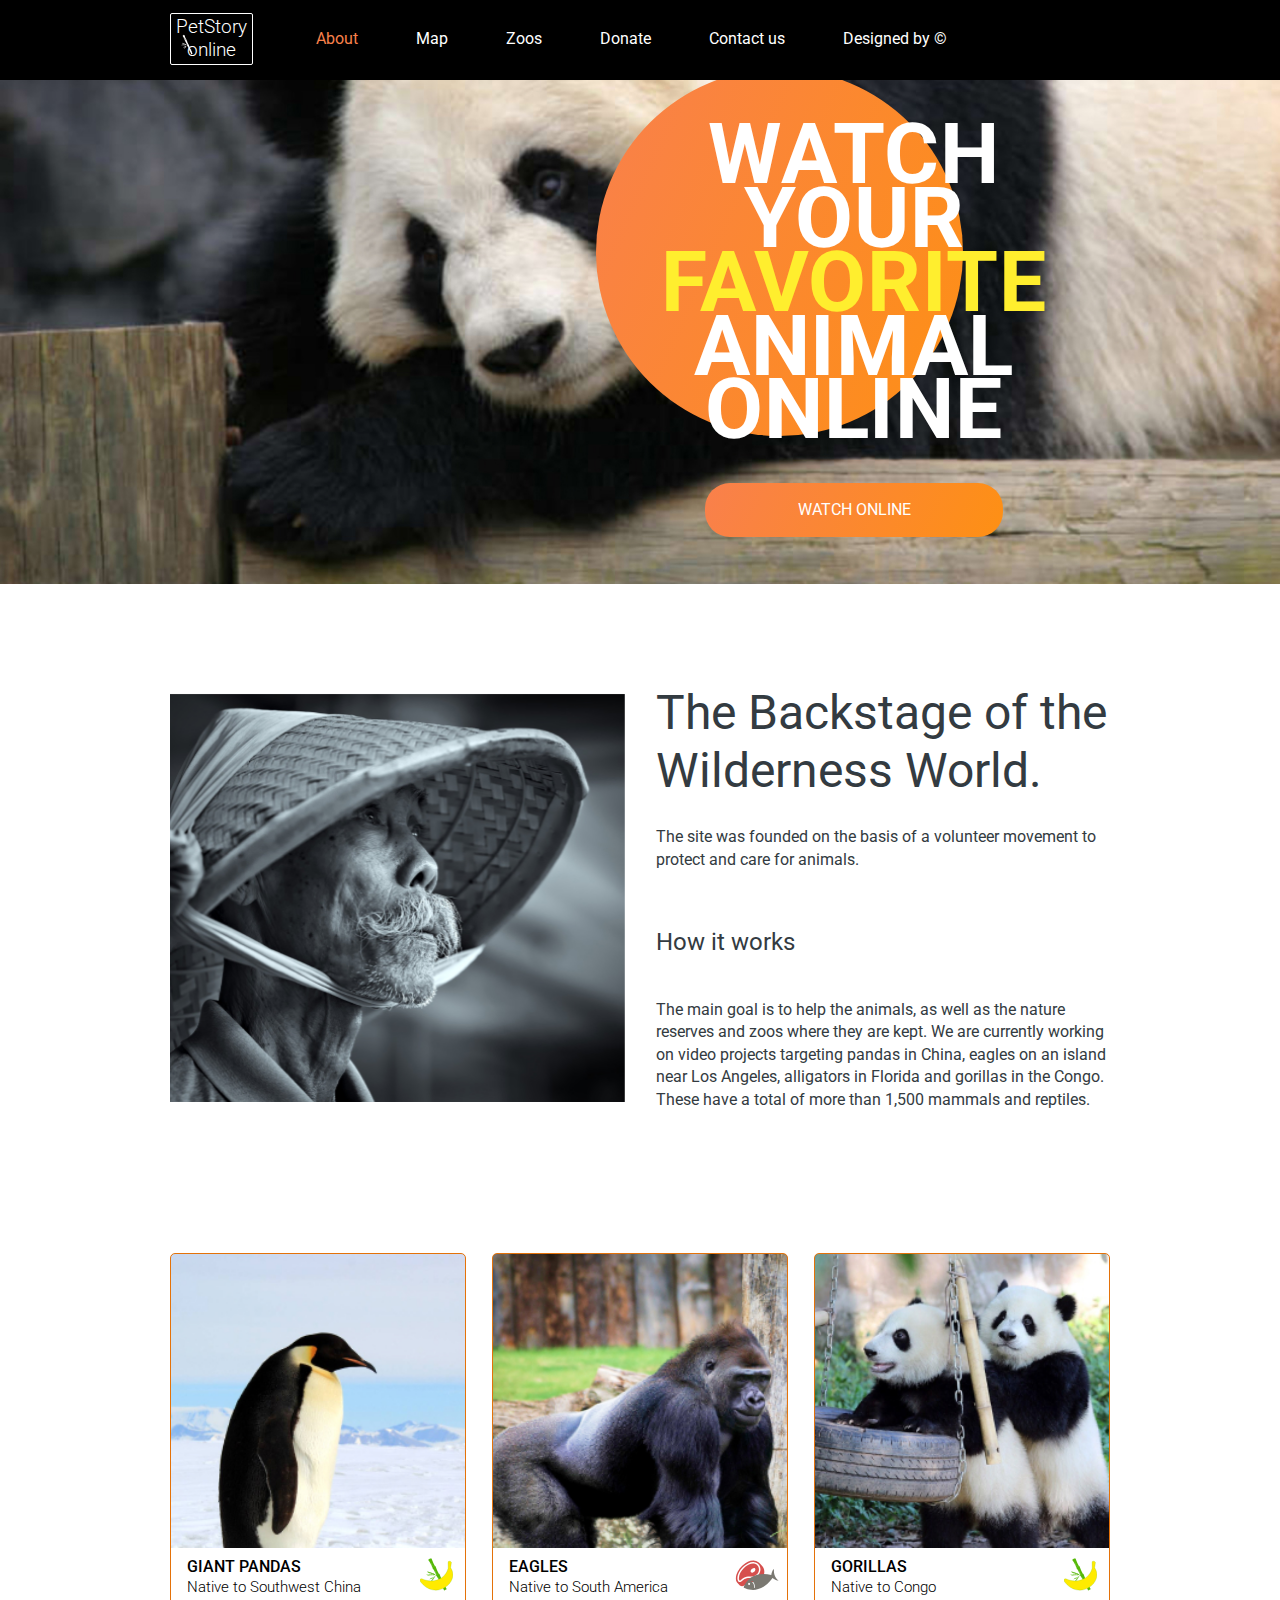
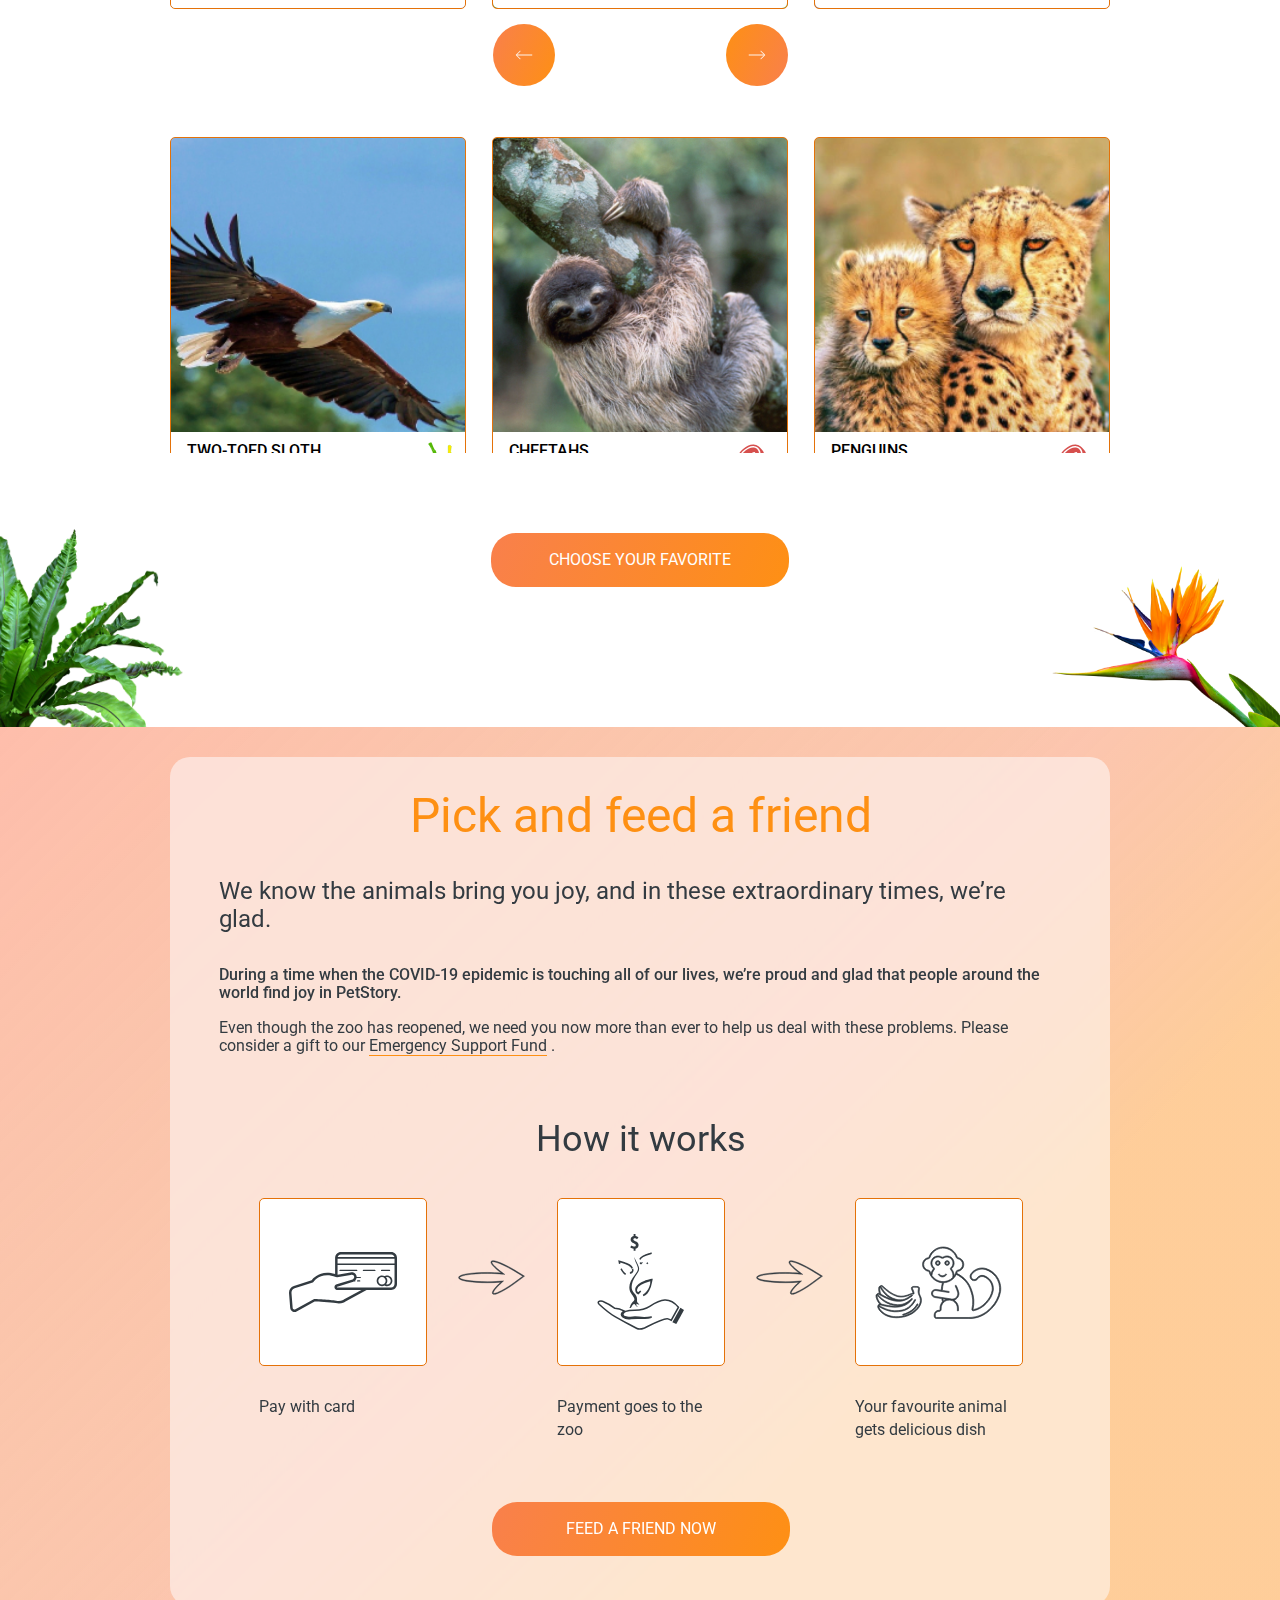
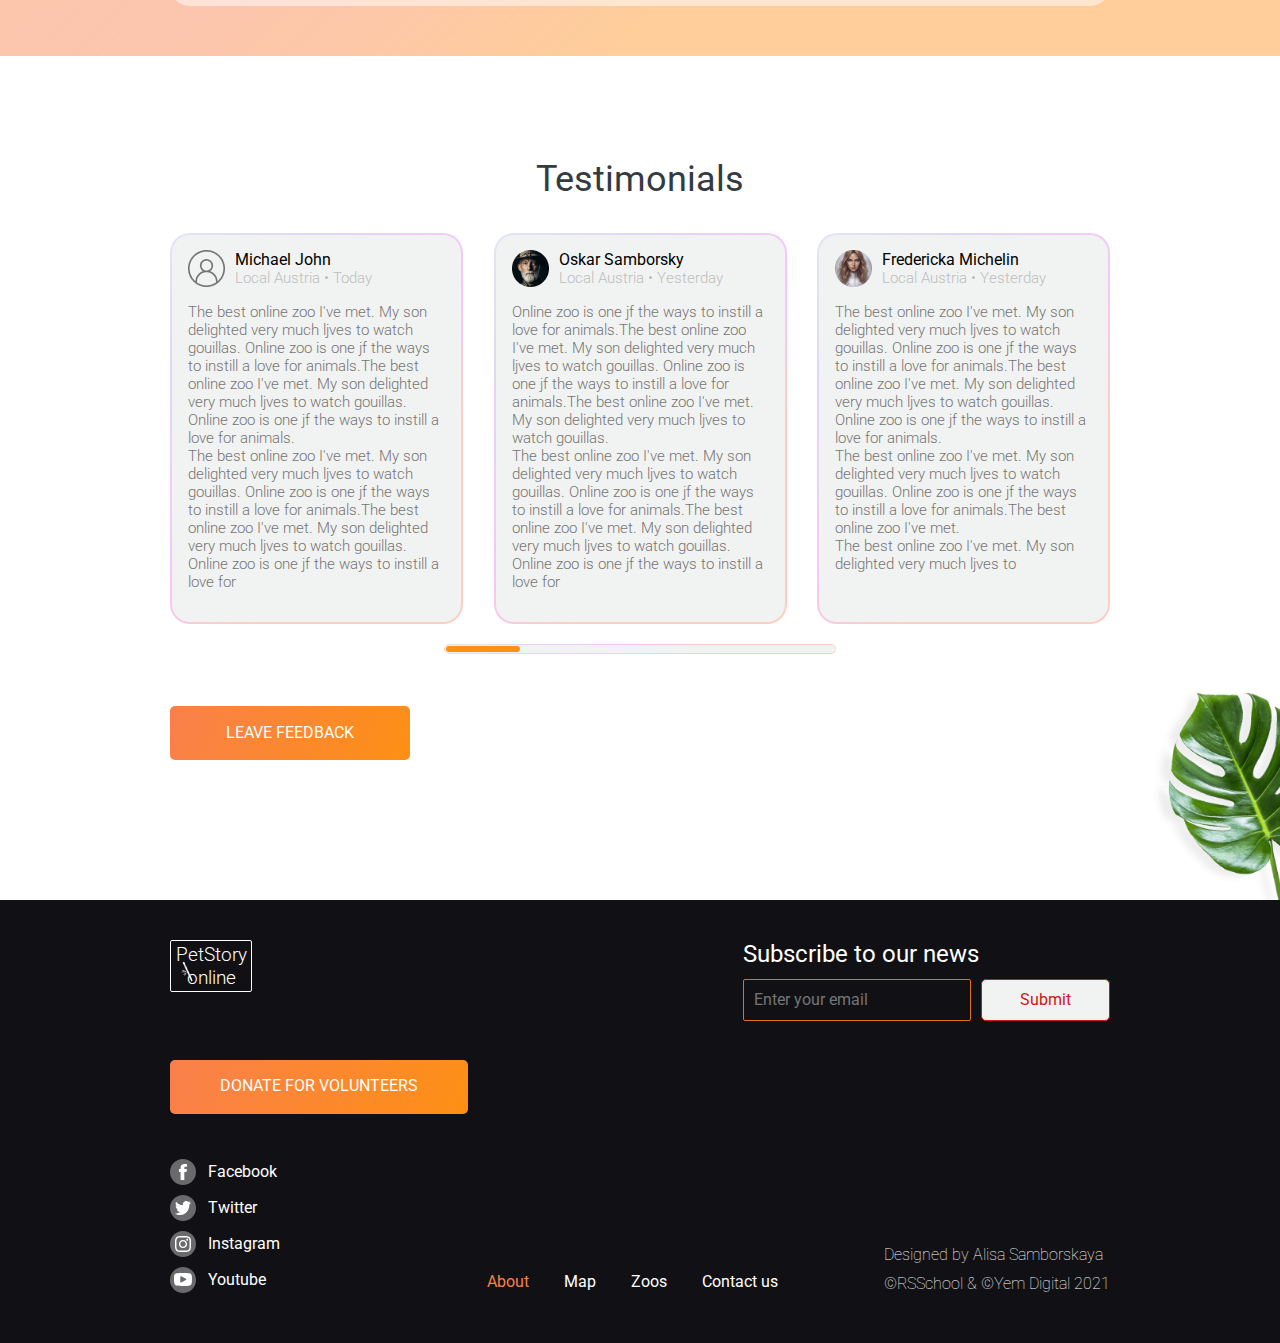
==== commit 6c1a7499: "feat: pets carousel for screens 1600px" ====
--- a/pages/main/index.html
+++ b/pages/main/index.html
@@ -55,171 +55,61 @@
                     <div class="circle_arrow arrow__right"></div>
                 </div>
                 <div class="carousel__inner">
-                    <div class="carousel__slide slide__left">
-                        <div class="animal_card">
-                            <div class="animal_info__container">
-                                <div class="animal_info">
-                                    <h4>Giant Pandas</h4>
-                                    <p>Native to Southwest China</p>
-                                </div>
-                                <div class="feed_icon weed_eater"></div>
-                            </div>
-                        </div>
-                        <div class="animal_card">
-                            <div class="animal_info__container">
-                                <div class="animal_info">
-                                    <h4>Eagles</h4>
-                                    <p>Native to South America</p>
-                                </div>
-                                <div class="feed_icon flesh_eater"></div>
-                            </div>
-                        </div>
-                        <div class="animal_card">
-                            <div class="animal_info__container">
-                                <div class="animal_info">
-                                    <h4>Gorillas</h4>
-                                    <p>Native to Congo</p>
-                                </div>
-                                <div class="feed_icon weed_eater"></div>
-                            </div>
-                        </div>
-                        <div class="animal_card">
-                            <div class="animal_info__container">
-                                <div class="animal_info">
-                                    <h4>Two-toed Sloth</h4>
-                                    <p>Mesoamerica, South America</p>
-                                </div>
-                                <div class="feed_icon weed_eater"></div>
-                            </div>
-                        </div>
-                        <div class="animal_card">
-                            <div class="animal_info__container">
-                                <div class="animal_info">
-                                    <h4>Cheetahs</h4>
-                                    <p>Native to Africa</p>
-                                </div>
-                                <div class="feed_icon flesh_eater"></div>
-                            </div>
-                        </div>
-                        <div class="animal_card">
-                            <div class="animal_info__container">
-                                <div class="animal_info">
-                                    <h4>Penguins</h4>
-                                    <p>Native to Antarctica</p>
-                                </div>
-                                <div class="feed_icon flesh_eater"></div>
-                            </div>
-                        </div>
-                    </div>
-                    <div class="carousel__slide">
-                        <div class="animal_card">
-                            <div class="animal_info__container">
-                                <div class="animal_info">
-                                    <h4>Giant Pandas</h4>
-                                    <p>Native to Southwest China</p>
-                                </div>
-                                <div class="feed_icon weed_eater"></div>
-                            </div>
-                        </div>
-                        <div class="animal_card">
-                            <div class="animal_info__container">
-                                <div class="animal_info">
-                                    <h4>Eagles</h4>
-                                    <p>Native to South America</p>
-                                </div>
-                                <div class="feed_icon flesh_eater"></div>
-                            </div>
-                        </div>
-                        <div class="animal_card">
-                            <div class="animal_info__container">
-                                <div class="animal_info">
-                                    <h4>Gorillas</h4>
-                                    <p>Native to Congo</p>
-                                </div>
-                                <div class="feed_icon weed_eater"></div>
-                            </div>
-                        </div>
-                        <div class="animal_card">
-                            <div class="animal_info__container">
-                                <div class="animal_info">
-                                    <h4>Two-toed Sloth</h4>
-                                    <p>Mesoamerica, South America</p>
-                                </div>
-                                <div class="feed_icon weed_eater"></div>
-                            </div>
-                        </div>
-                        <div class="animal_card">
-                            <div class="animal_info__container">
-                                <div class="animal_info">
-                                    <h4>Cheetahs</h4>
-                                    <p>Native to Africa</p>
-                                </div>
-                                <div class="feed_icon flesh_eater"></div>
-                            </div>
-                        </div>
-                        <div class="animal_card">
-                            <div class="animal_info__container">
-                                <div class="animal_info">
-                                    <h4>Penguins</h4>
-                                    <p>Native to Antarctica</p>
-                                </div>
-                                <div class="feed_icon flesh_eater"></div>
-                            </div>
-                        </div>
-                    </div>
-                    <div class="carousel__slide slide__right">
-                        <div class="animal_card">
-                            <div class="animal_info__container">
-                                <div class="animal_info">
-                                    <h4>Giant Pandas</h4>
-                                    <p>Native to Southwest China</p>
-                                </div>
-                                <div class="feed_icon weed_eater"></div>
-                            </div>
-                        </div>
-                        <div class="animal_card">
-                            <div class="animal_info__container">
-                                <div class="animal_info">
-                                    <h4>Eagles</h4>
-                                    <p>Native to South America</p>
-                                </div>
-                                <div class="feed_icon flesh_eater"></div>
-                            </div>
-                        </div>
-                        <div class="animal_card">
-                            <div class="animal_info__container">
-                                <div class="animal_info">
-                                    <h4>Gorillas</h4>
-                                    <p>Native to Congo</p>
-                                </div>
-                                <div class="feed_icon weed_eater"></div>
-                            </div>
-                        </div>
-                        <div class="animal_card">
-                            <div class="animal_info__container">
-                                <div class="animal_info">
-                                    <h4>Two-toed Sloth</h4>
-                                    <p>Mesoamerica, South America</p>
-                                </div>
-                                <div class="feed_icon weed_eater"></div>
-                            </div>
-                        </div>
-                        <div class="animal_card">
-                            <div class="animal_info__container">
-                                <div class="animal_info">
-                                    <h4>Cheetahs</h4>
-                                    <p>Native to Africa</p>
-                                </div>
-                                <div class="feed_icon flesh_eater"></div>
-                            </div>
-                        </div>
-                        <div class="animal_card">
-                            <div class="animal_info__container">
-                                <div class="animal_info">
-                                    <h4>Penguins</h4>
-                                    <p>Native to Antarctica</p>
-                                </div>
-                                <div class="feed_icon flesh_eater"></div>
+                    <div class="carousel">
+                        <div class="carousel__slide">
+                            <div class="animal_card">
+                                <div class="animal_info__container">
+                                    <div class="animal_info">
+                                        <h4>Giant Pandas</h4>
+                                        <p>Native to Southwest China</p>
+                                    </div>
+                                    <div class="feed_icon weed_eater"></div>
+                                </div>
+                            </div>
+                            <div class="animal_card">
+                                <div class="animal_info__container">
+                                    <div class="animal_info">
+                                        <h4>Eagles</h4>
+                                        <p>Native to South America</p>
+                                    </div>
+                                    <div class="feed_icon flesh_eater"></div>
+                                </div>
+                            </div>
+                            <div class="animal_card">
+                                <div class="animal_info__container">
+                                    <div class="animal_info">
+                                        <h4>Gorillas</h4>
+                                        <p>Native to Congo</p>
+                                    </div>
+                                    <div class="feed_icon weed_eater"></div>
+                                </div>
+                            </div>
+                            <div class="animal_card">
+                                <div class="animal_info__container">
+                                    <div class="animal_info">
+                                        <h4>Two-toed Sloth</h4>
+                                        <p>Mesoamerica, South America</p>
+                                    </div>
+                                    <div class="feed_icon weed_eater"></div>
+                                </div>
+                            </div>
+                            <div class="animal_card">
+                                <div class="animal_info__container">
+                                    <div class="animal_info">
+                                        <h4>Cheetahs</h4>
+                                        <p>Native to Africa</p>
+                                    </div>
+                                    <div class="feed_icon flesh_eater"></div>
+                                </div>
+                            </div>
+                            <div class="animal_card">
+                                <div class="animal_info__container">
+                                    <div class="animal_info">
+                                        <h4>Penguins</h4>
+                                        <p>Native to Antarctica</p>
+                                    </div>
+                                    <div class="feed_icon flesh_eater"></div>
+                                </div>
                             </div>
                         </div>
                     </div>
--- a/pages/main/style.css
+++ b/pages/main/style.css
@@ -371,48 +371,64 @@
   align-items: center;
   justify-content: center;
   flex-direction: column;
+  background: #fff;
+  z-index: 3;
   /* margin: 106px auto ; */
 }
 
-/* .animals_grid {
-  display: grid;
+.carousel {
+  position: relative;
   width: 100%;
-  grid-template-columns: repeat(3, 370px);
-  grid-row-gap: 40px;
-} */
+  height: 876px;
+  transition: all 0.5s ease;
+}
 
 .carousel__inner {
+  display: block;
+  position: relative;
+  overflow: hidden !important;
+  /* flex-direction: row; */
   overflow: hidden;
   width: 1160px;
   height: 876px;
+  margin: 0 auto;
+  background-color: #fff;
 }
 
 .carousel__slide {
-  position: relative;
+  position: absolute;
   top: 0;
-  left: 0;
-  max-width: 100%;
+  width: 1160px;
+  min-width: 1160px;
+  height: 100%;
+  margin: 0;
   display: flex;
   flex-direction: row;
   flex-wrap: wrap;
   gap: 28px;
   row-gap: 20px;
+  z-index: 0;
 }
 
 .slide__left {
-  left: -100%
+  top: 0;
+  left: -100%;
+  background-color: blueviolet;
 }
 
 .slide__middle {
   left: 0;
   top: 0;
+  background-color: red;
 }
 
 .slide__right {
-  left: 100%
-}
-
-.move_left {
+  top: 0;
+  left: 100%;
+  background-color: greenyellow;
+}
+
+/* .move_left {
   animation: animation_left 0.5s;
 }
 
@@ -425,9 +441,9 @@
   to { left: 0; }
 }
 @keyframes animation_right {
-  from { left: -100%; }
-  to { left: -200%; }
-}
+  from { left: 100%; }
+  to { left: 0; }
+} */
 
 .pagination {
   position: relative;
@@ -437,6 +453,8 @@
   top: 407px;
   width: 1322px;
   height: 0px;
+  z-index: 200;
+  background: #fff;
 }
 
 .circle_arrow {
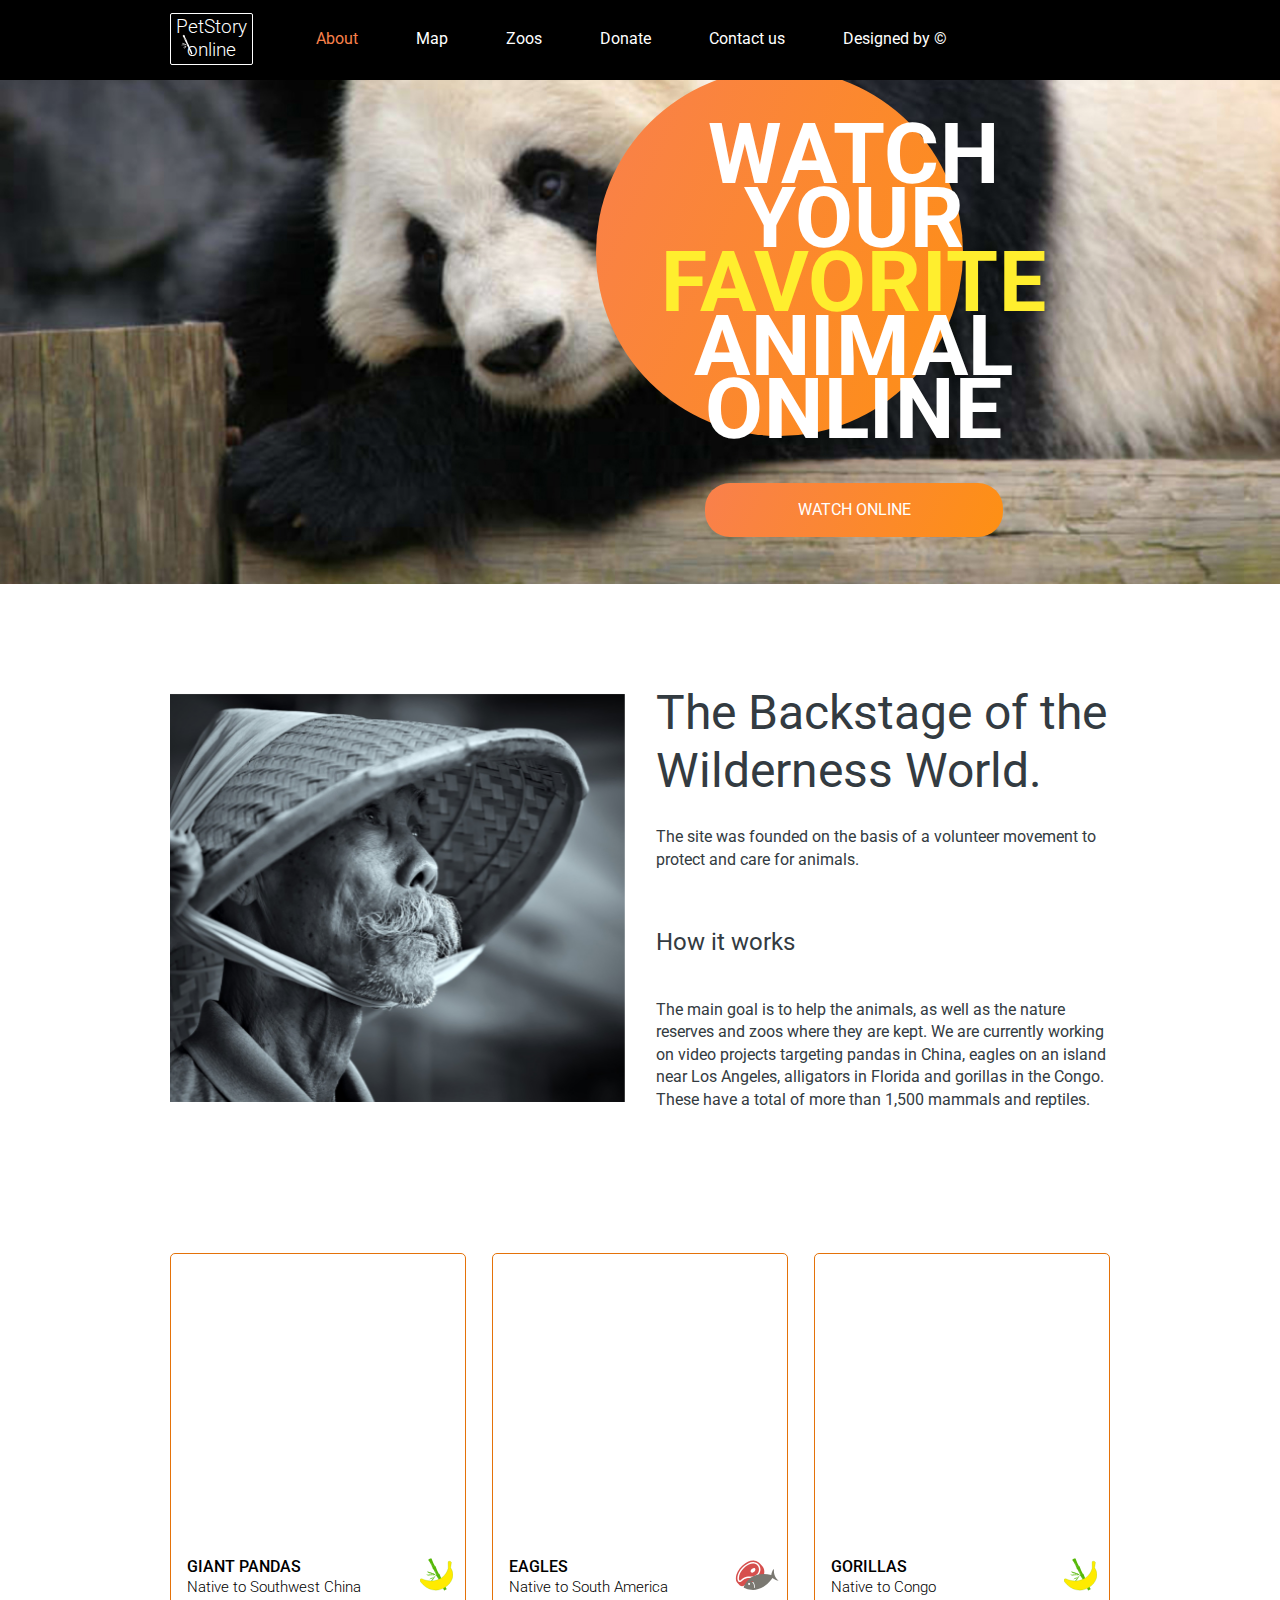
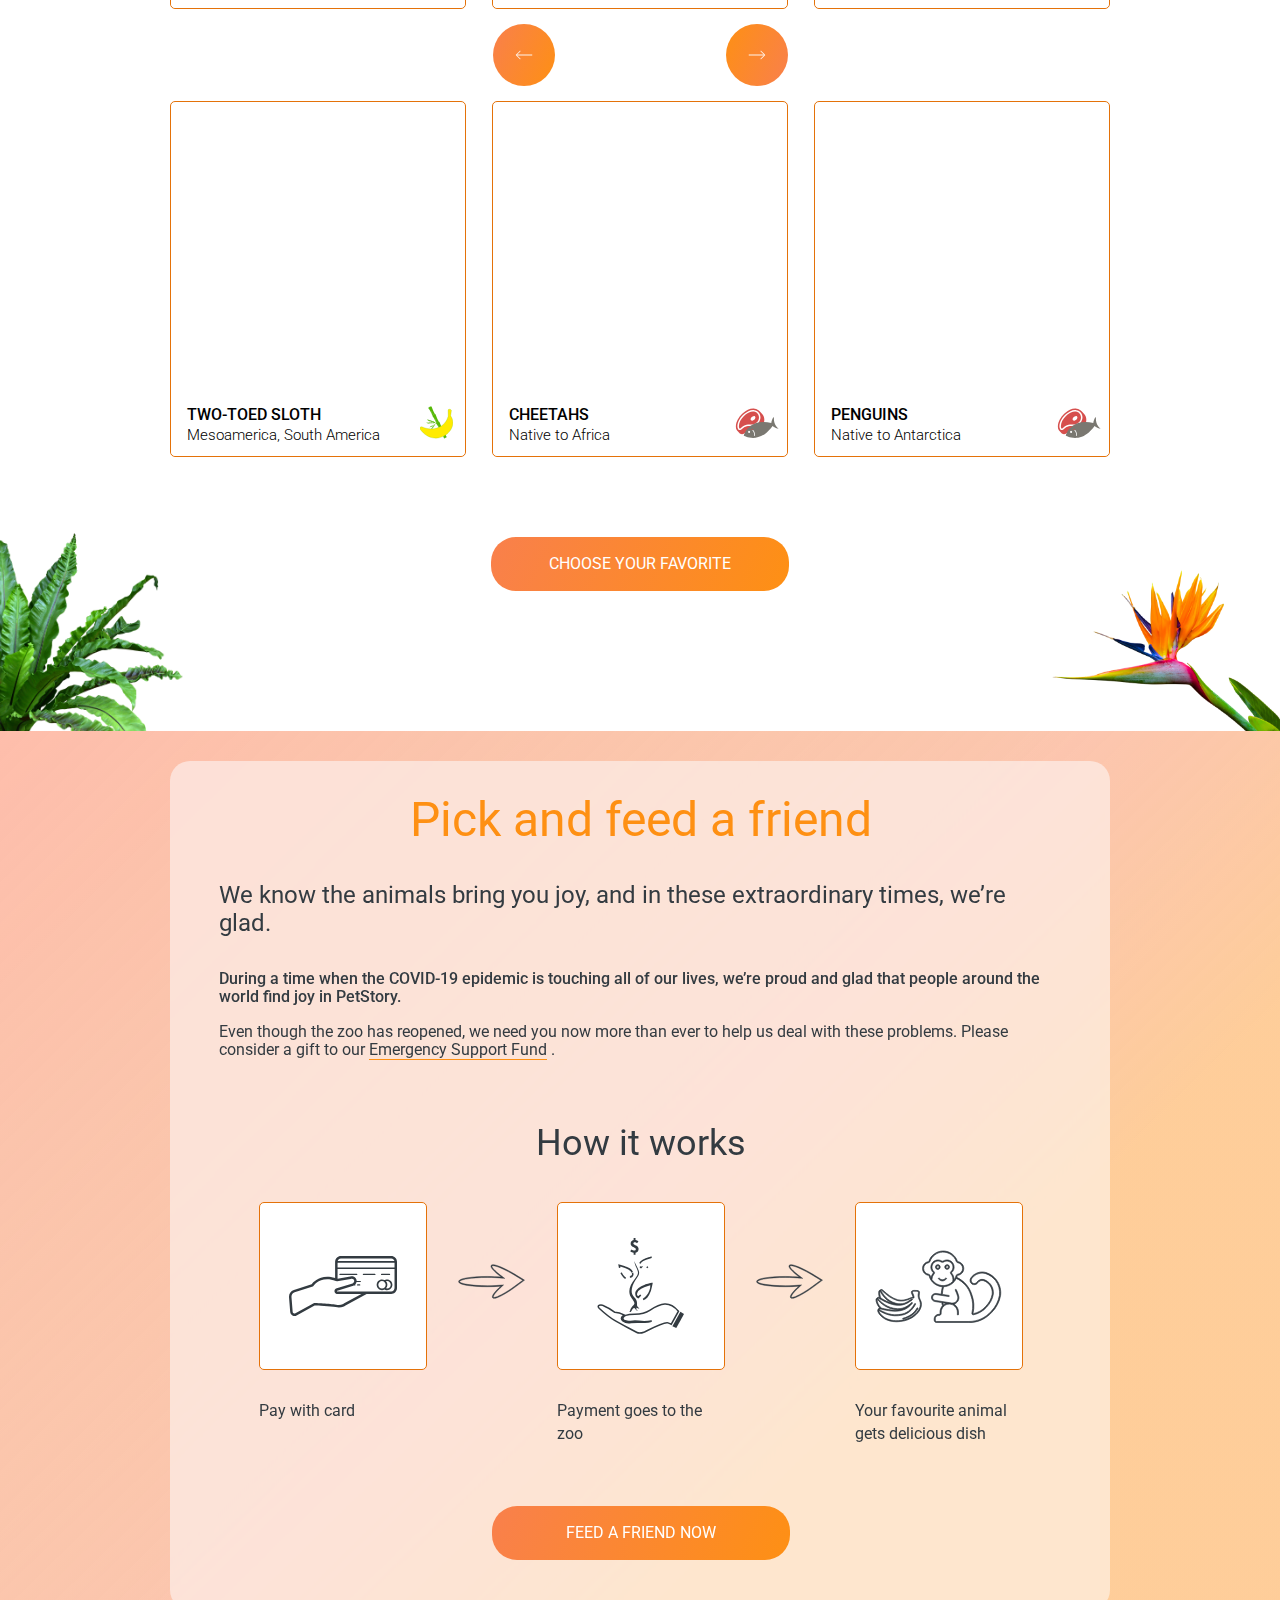
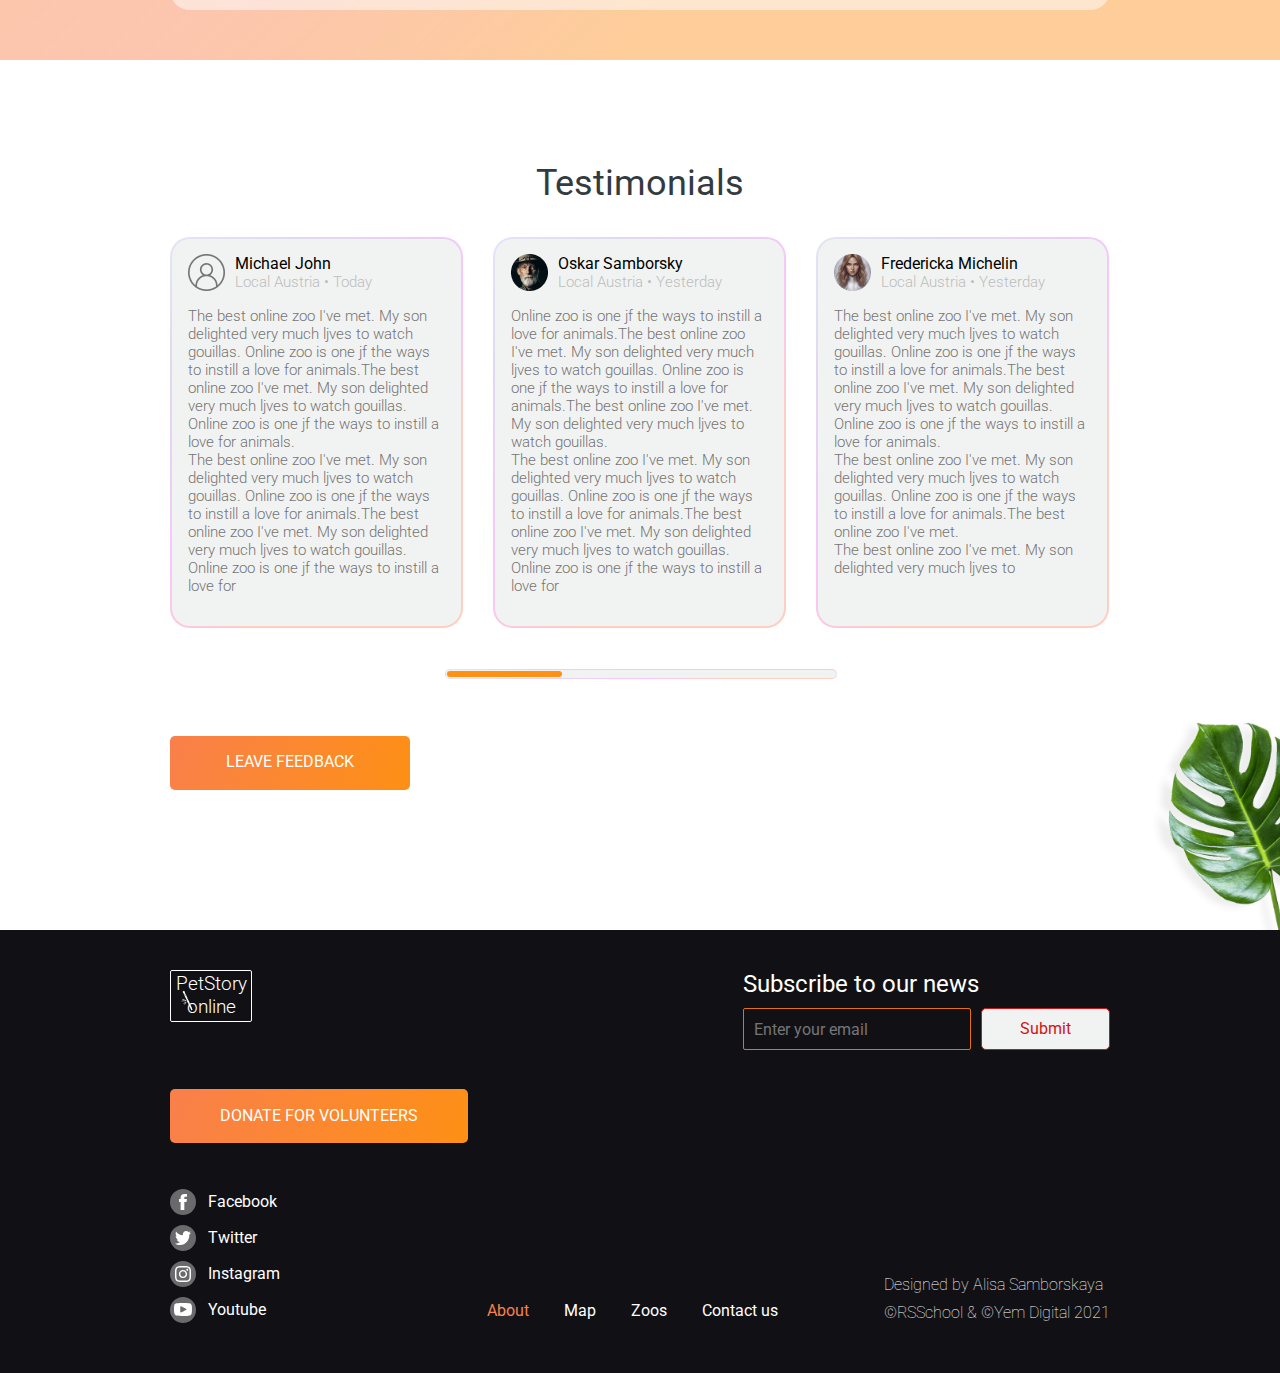
==== commit 4a53050d: "fix: testimonials - rework html layout" ====
--- a/pages/main/index.html
+++ b/pages/main/index.html
@@ -152,57 +152,107 @@
             <h4>Testimonials</h4>
             <div class="container">
                 <div class="testimonials">
-                    <div class="card">
-                        <div class="card_inner">
-                            <div class="user">
-                                <div class="user_icon default_user"></div>
-                                <div class="user_info">
-                                    <div class="name">Michael John</div>
-                                    <div class="local">Local Austria • Today</div>
-                                </div>
-                            </div>
-                            <p>The best online zoo I've met. My son delighted very much ljves to watch gouillas. Online zoo is one jf the ways to instill a love for animals.The best online zoo I've met. My son delighted very much ljves to watch gouillas. Online zoo is one jf the ways to instill a love for animals.<br>The best online zoo I've met. My son delighted very much ljves to watch gouillas. Online zoo is one jf the ways to instill a love for animals.The best online zoo I've met. My son delighted very much ljves to watch gouillas. Online zoo is one jf the ways to instill a love for</p>
-                        </div>
-                    </div>
-                    <div class="card">
-                        <div class="card_inner">
-                            <div class="user">
-                                <div class="user_icon user_one"></div>
-                                <div class="user_info">
-                                    <div class="name">Oskar Samborsky</div>
-                                    <div class="local">Local Austria • Yesterday</div>
-                                </div>
-                            </div>
-                            <p>Online zoo is one jf the ways to instill a love for animals.The best online zoo I've met. My son delighted very much ljves to watch gouillas. Online zoo is one jf the ways to instill a love for animals.The best online zoo I've met. My son delighted very much ljves to watch gouillas.<br>The best online zoo I've met. My son delighted very much ljves to watch gouillas. Online zoo is one jf the ways to instill a love for animals.The best online zoo I've met. My son delighted very much ljves to watch gouillas. Online zoo is one jf the ways to instill a love for</p>
-                        </div>
-                    </div>
-                    <div class="card">
-                        <div class="card_inner">
-                            <div class="user">
-                                <div class="user_icon user_two"></div>
-                                <div class="user_info">
-                                    <div class="name">Fredericka Michelin</div>
-                                    <div class="local">Local Austria • Yesterday</div>
-                                </div>
-                            </div>
-                            <p>The best online zoo I've met. My son delighted very much ljves to watch gouillas. Online zoo is one jf the ways to instill a love for animals.The best online zoo I've met. My son delighted very much ljves to watch gouillas. Online zoo is one jf the ways to instill a love for animals.<br>The best online zoo I've met. My son delighted very much ljves to watch gouillas. Online zoo is one jf the ways to instill a love for animals.The best online zoo I've met.<br>The best online zoo I've met. My son delighted very much ljves to</p>
-                        </div>
-                    </div>
-                    <div class="card">
-                        <div class="card_inner">
-                            <div class="user">
-                                <div class="user_icon user_three"></div>
-                                <div class="user_info">
-                                    <div class="name">Mila Riksha</div>
-                                    <div class="local">Local Austria • Yesterday</div>
-                                </div>
-                            </div>
-                            <p>My son delighted very much ljves to watch gouillas. Online zoo is one jf the ways to instill a love for animals.The best online zoo I've met. My son delighted very much ljves to watch gouillas. Online zoo is one jf the ways to instill a love for animals.The best online zoo I've met. My son delighted very much ljves to watch gouillas. Online zoo is one jf the ways to instill a love for animals.The best online zoo I've met. My son delighted very much ljves to watch gouillas.<br>The best online zoo I've met. My son delighted very much ljves to watch gouillas. Online zoo is one jf</p>
+                    <div class="testimonials__inner">
+                        <div class="card">
+                            <div class="card_inner">
+                                <div class="user">
+                                    <div class="user_icon default_user"></div>
+                                    <div class="user_info">
+                                        <div class="name">Michael John</div>
+                                        <div class="local">Local Austria • Today</div>
+                                    </div>
+                                </div>
+                                <p>The best online zoo I've met. My son delighted very much ljves to watch gouillas. Online zoo is one jf the ways to instill a love for animals.The best online zoo I've met. My son delighted very much ljves to watch gouillas. Online zoo is one jf the ways to instill a love for animals.<br>The best online zoo I've met. My son delighted very much ljves to watch gouillas. Online zoo is one jf the ways to instill a love for animals.The best online zoo I've met. My son delighted very much ljves to watch gouillas. Online zoo is one jf the ways to instill a love for</p>
+                            </div>
+                        </div>
+                        <div class="card">
+                            <div class="card_inner">
+                                <div class="user">
+                                    <div class="user_icon user_one"></div>
+                                    <div class="user_info">
+                                        <div class="name">Oskar Samborsky</div>
+                                        <div class="local">Local Austria • Yesterday</div>
+                                    </div>
+                                </div>
+                                <p>Online zoo is one jf the ways to instill a love for animals.The best online zoo I've met. My son delighted very much ljves to watch gouillas. Online zoo is one jf the ways to instill a love for animals.The best online zoo I've met. My son delighted very much ljves to watch gouillas.<br>The best online zoo I've met. My son delighted very much ljves to watch gouillas. Online zoo is one jf the ways to instill a love for animals.The best online zoo I've met. My son delighted very much ljves to watch gouillas. Online zoo is one jf the ways to instill a love for</p>
+                            </div>
+                        </div>
+                        <div class="card">
+                            <div class="card_inner">
+                                <div class="user">
+                                    <div class="user_icon user_two"></div>
+                                    <div class="user_info">
+                                        <div class="name">Fredericka Michelin</div>
+                                        <div class="local">Local Austria • Yesterday</div>
+                                    </div>
+                                </div>
+                                <p>The best online zoo I've met. My son delighted very much ljves to watch gouillas. Online zoo is one jf the ways to instill a love for animals.The best online zoo I've met. My son delighted very much ljves to watch gouillas. Online zoo is one jf the ways to instill a love for animals.<br>The best online zoo I've met. My son delighted very much ljves to watch gouillas. Online zoo is one jf the ways to instill a love for animals.The best online zoo I've met.<br>The best online zoo I've met. My son delighted very much ljves to</p>
+                            </div>
+                        </div>
+                        <div class="card">
+                            <div class="card_inner">
+                                <div class="user">
+                                    <div class="user_icon user_three"></div>
+                                    <div class="user_info">
+                                        <div class="name">Mila Riksha</div>
+                                        <div class="local">Local Austria • Yesterday</div>
+                                    </div>
+                                </div>
+                                <p>My son delighted very much ljves to watch gouillas. Online zoo is one jf the ways to instill a love for animals.The best online zoo I've met. My son delighted very much ljves to watch gouillas. Online zoo is one jf the ways to instill a love for animals.The best online zoo I've met. My son delighted very much ljves to watch gouillas. Online zoo is one jf the ways to instill a love for animals.The best online zoo I've met. My son delighted very much ljves to watch gouillas.<br>The best online zoo I've met. My son delighted very much ljves to watch gouillas. Online zoo is one jf</p>
+                            </div>
+                        </div>
+                        <div class="card">
+                            <div class="card_inner">
+                                <div class="user">
+                                    <div class="user_icon default_user"></div>
+                                    <div class="user_info">
+                                        <div class="name">Michael John</div>
+                                        <div class="local">Local Austria • Today</div>
+                                    </div>
+                                </div>
+                                <p>The best online zoo I've met. My son delighted very much ljves to watch gouillas. Online zoo is one jf the ways to instill a love for animals.The best online zoo I've met. My son delighted very much ljves to watch gouillas. Online zoo is one jf the ways to instill a love for animals.<br>The best online zoo I've met. My son delighted very much ljves to watch gouillas. Online zoo is one jf the ways to instill a love for animals.The best online zoo I've met. My son delighted very much ljves to watch gouillas. Online zoo is one jf the ways to instill a love for</p>
+                            </div>
+                        </div>
+                        <div class="card">
+                            <div class="card_inner">
+                                <div class="user">
+                                    <div class="user_icon user_one"></div>
+                                    <div class="user_info">
+                                        <div class="name">Oskar Samborsky</div>
+                                        <div class="local">Local Austria • Yesterday</div>
+                                    </div>
+                                </div>
+                                <p>Online zoo is one jf the ways to instill a love for animals.The best online zoo I've met. My son delighted very much ljves to watch gouillas. Online zoo is one jf the ways to instill a love for animals.The best online zoo I've met. My son delighted very much ljves to watch gouillas.<br>The best online zoo I've met. My son delighted very much ljves to watch gouillas. Online zoo is one jf the ways to instill a love for animals.The best online zoo I've met. My son delighted very much ljves to watch gouillas. Online zoo is one jf the ways to instill a love for</p>
+                            </div>
+                        </div>
+                        <div class="card">
+                            <div class="card_inner">
+                                <div class="user">
+                                    <div class="user_icon user_two"></div>
+                                    <div class="user_info">
+                                        <div class="name">Fredericka Michelin</div>
+                                        <div class="local">Local Austria • Yesterday</div>
+                                    </div>
+                                </div>
+                                <p>The best online zoo I've met. My son delighted very much ljves to watch gouillas. Online zoo is one jf the ways to instill a love for animals.The best online zoo I've met. My son delighted very much ljves to watch gouillas. Online zoo is one jf the ways to instill a love for animals.<br>The best online zoo I've met. My son delighted very much ljves to watch gouillas. Online zoo is one jf the ways to instill a love for animals.The best online zoo I've met.<br>The best online zoo I've met. My son delighted very much ljves to</p>
+                            </div>
+                        </div>
+                        <div class="card">
+                            <div class="card_inner">
+                                <div class="user">
+                                    <div class="user_icon user_three"></div>
+                                    <div class="user_info">
+                                        <div class="name">Mila Riksha</div>
+                                        <div class="local">Local Austria • Yesterday</div>
+                                    </div>
+                                </div>
+                                <p>My son delighted very much ljves to watch gouillas. Online zoo is one jf the ways to instill a love for animals.The best online zoo I've met. My son delighted very much ljves to watch gouillas. Online zoo is one jf the ways to instill a love for animals.The best online zoo I've met. My son delighted very much ljves to watch gouillas. Online zoo is one jf the ways to instill a love for animals.The best online zoo I've met. My son delighted very much ljves to watch gouillas.<br>The best online zoo I've met. My son delighted very much ljves to watch gouillas. Online zoo is one jf</p>
+                            </div>
                         </div>
                     </div>
                 </div>
                 <div class="scroll">
-                    <span style="width: 19%"></span>
+                    <input type="range" min="1" max="8" value="0" >
                 </div>
                 <button class="button square button__five">Leave feedback</div>
             </div>
--- a/pages/main/style.css
+++ b/pages/main/style.css
@@ -388,7 +388,6 @@
   position: relative;
   overflow: hidden !important;
   /* flex-direction: row; */
-  overflow: hidden;
   width: 1160px;
   height: 876px;
   margin: 0 auto;
@@ -753,11 +752,18 @@
 }
 
 .testimonials {
-  display: flex;
-  justify-content: space-between;
-  max-width: 1160px;
+  display: block;
+  position: relative;
+  overflow: hidden !important;
+  width: 1161px;
   height: 391px;
   margin-top: 47px;
+}
+
+.testimonials__inner {
+  position: absolute;
+  display: flex;
+  gap: 30px;
 }
 
 .testimonials .card {
@@ -831,32 +837,39 @@
 }
 
 .scroll {
+  width: 599px;
+  margin: 0 auto;
+}
+
+input[type="range"] {
+  -webkit-appearance: none;
   box-sizing: content-box;
   height: 8px;
-  width: 599px;
-  margin: 21px auto 0 auto;
+  width: 100%;
+  margin-top: 21px;
+  border: 1px solid transparent;
   border-radius: 5px;
   background-image: linear-gradient(var(--gray_light), var(--gray_light)), var(--pink_gradient);
-  border: 1px solid transparent;
   background-clip: content-box, border-box;
 }
 
-.scroll > span {
-  display: block;
-  position: relative;
+input[type="range"]::-webkit-slider-thumb {
+  -webkit-appearance: none;
+  background: #FE9013;
+  margin: 1px;
+  overflow: hidden;
+  width: 115px;
   height: 6px;
   border-radius: 5px;
-  background-color: #FE9013;
-  margin: 1px;
-  overflow: hidden;
-}
-
-.scroll > span:hover {
+  cursor: pointer;
+}
+
+input[type="range"]::-webkit-slider-thumb:hover {
   background-color: #E47209;
   cursor: pointer;
 }
 
-.scroll > span:active {
+input[type="range"]::-webkit-slider-thumb:active {
   background-color: #4B9200;
 }
 
@@ -1160,9 +1173,14 @@
     background-position: left -192px bottom 0, right 0 bottom -4px;
   }
 
+  .carousel {
+    width: 100%;
+    height: 800px;
+  }
+
   .carousel__inner {
     width: 941px;
-    height: 800px;
+    height: 804px;
   }
 
   .carousel__slide {
@@ -1209,12 +1227,15 @@
   }
 
   .testimonials {
-    flex-direction: row;
-    justify-content: space-between;
-    max-width: 100%;
+    width: 940px;
     height: 391px;
-    gap: 15px;
     margin-top: 30px;
+  }
+
+  .testimonials__inner {
+    position: absolute;
+    display: flex;
+    gap: 30px;
   }
 
   .testimonials .card:last-child {
@@ -1243,7 +1264,7 @@
 
   .scroll {
     width: 390px;
-    margin: 20px auto 0 auto;
+    margin-top: 20px;
   }
 
   .five .button {
@@ -1386,13 +1407,20 @@
     margin: 0 auto;
   }
 
+  .carousel {
+    position: relative;
+    width: 100%;
+    height: 760px;
+  }
+
   .carousel__inner {
     width: 601px;
     height: 760px;
   }
 
   .carousel__slide {
-    max-width: 100%;
+    width: 601px;
+    min-width: 601px;
     gap: 26px;
     row-gap: 92px;
   }
@@ -1544,8 +1572,14 @@
     justify-content: space-between;
     max-width: 100%;
     height: 357px;
+    margin-top: 30px;
+  }
+
+  .testimonials__inner {
+    position: absolute;
+    display: flex;
+    flex-direction: column;
     gap: 15px;
-    margin-top: 30px;
   }
 
   .testimonials .card:last-child {
@@ -1782,6 +1816,11 @@
     margin: 0 auto;
   }
 
+  .carousel {
+    width: 287px;
+    height: 1396px;
+  }
+
   .carousel__inner {
     width: 287px;
     height: 1396px;
@@ -1790,6 +1829,8 @@
   .carousel__slide {
     flex-direction: column;
     gap: 20px;
+    width: 287px;
+    min-width: 1396px;
   }
 
   .animals_second {
@@ -1932,12 +1973,16 @@
   }
 
   .testimonials {
-    flex-direction: column;
-    justify-content: space-between;
     max-width: 300px;
     height: 357px;
+    margin-top: 20px;
+  }
+
+  .testimonials__inner {
+    position: absolute;
+    display: flex;
+    flex-direction: column;
     gap: 15px;
-    margin-top: 20px;
   }
 
   .testimonials .card:last-child {
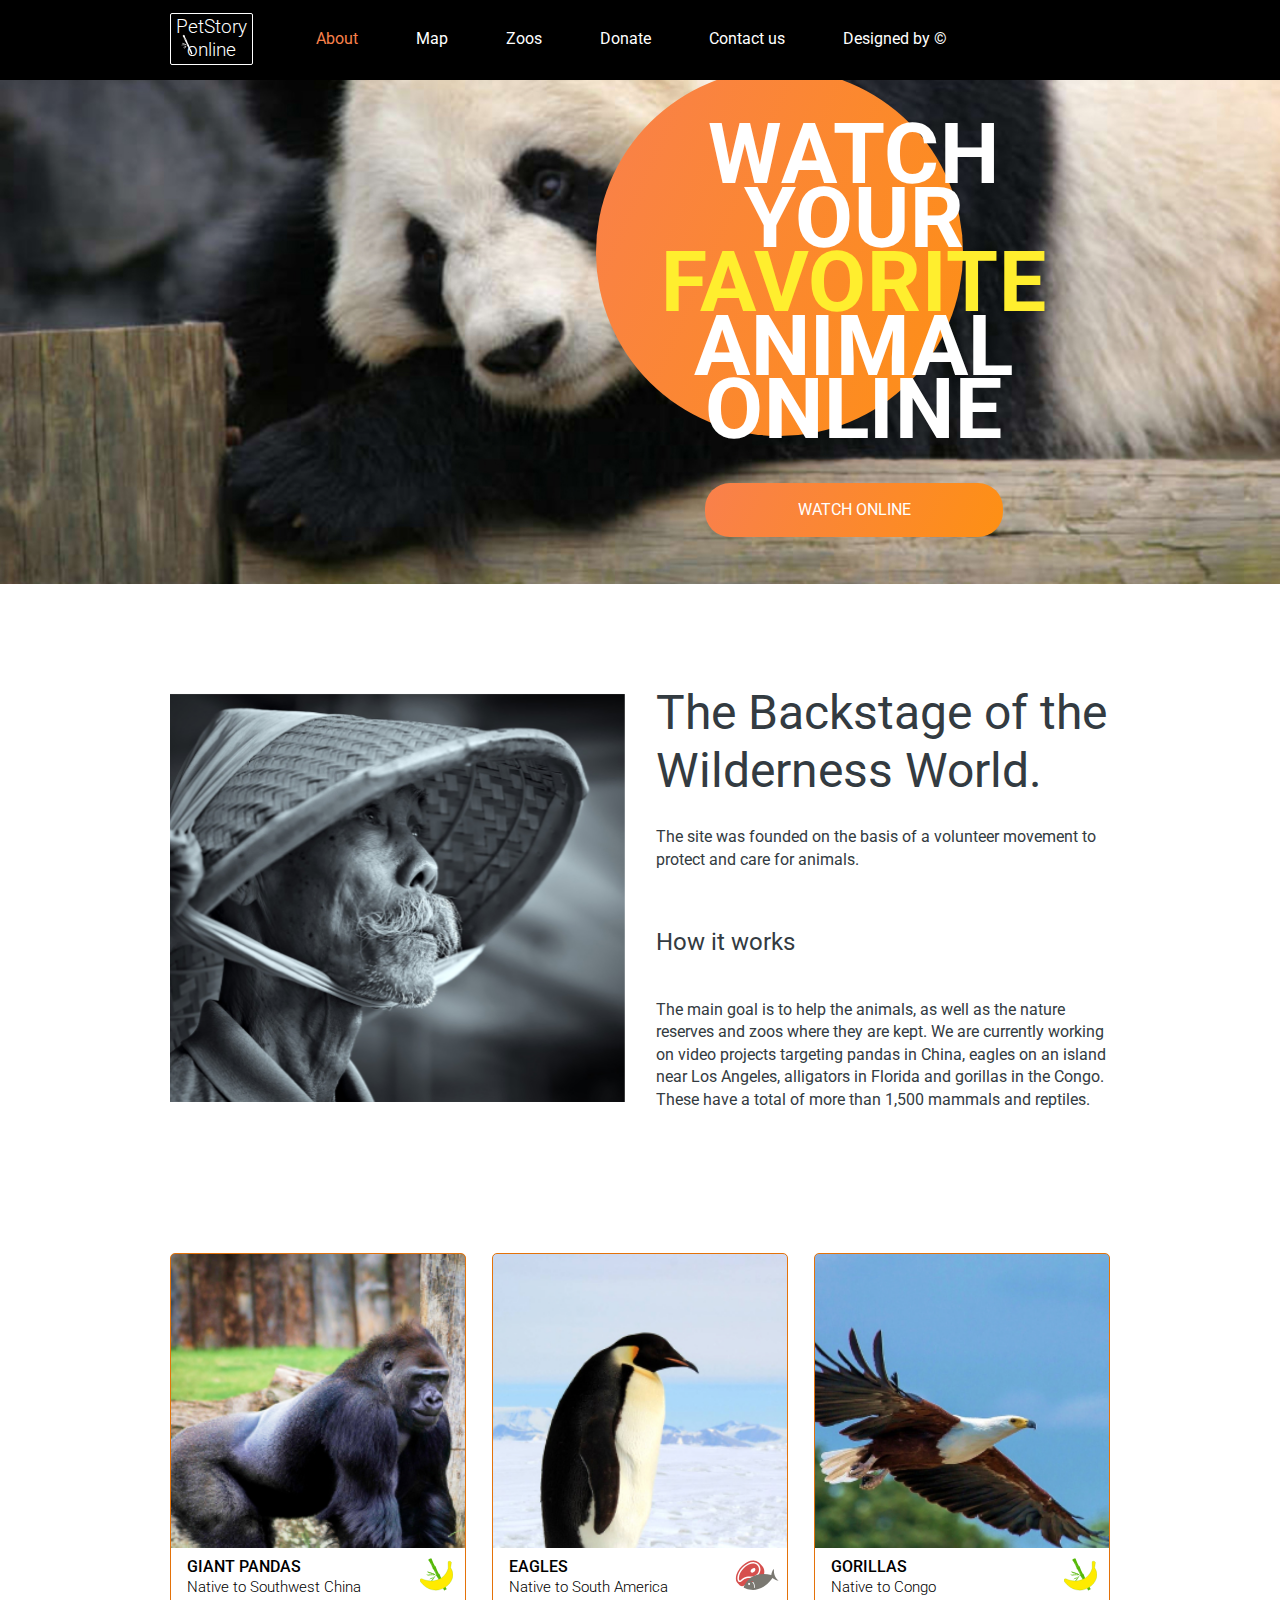
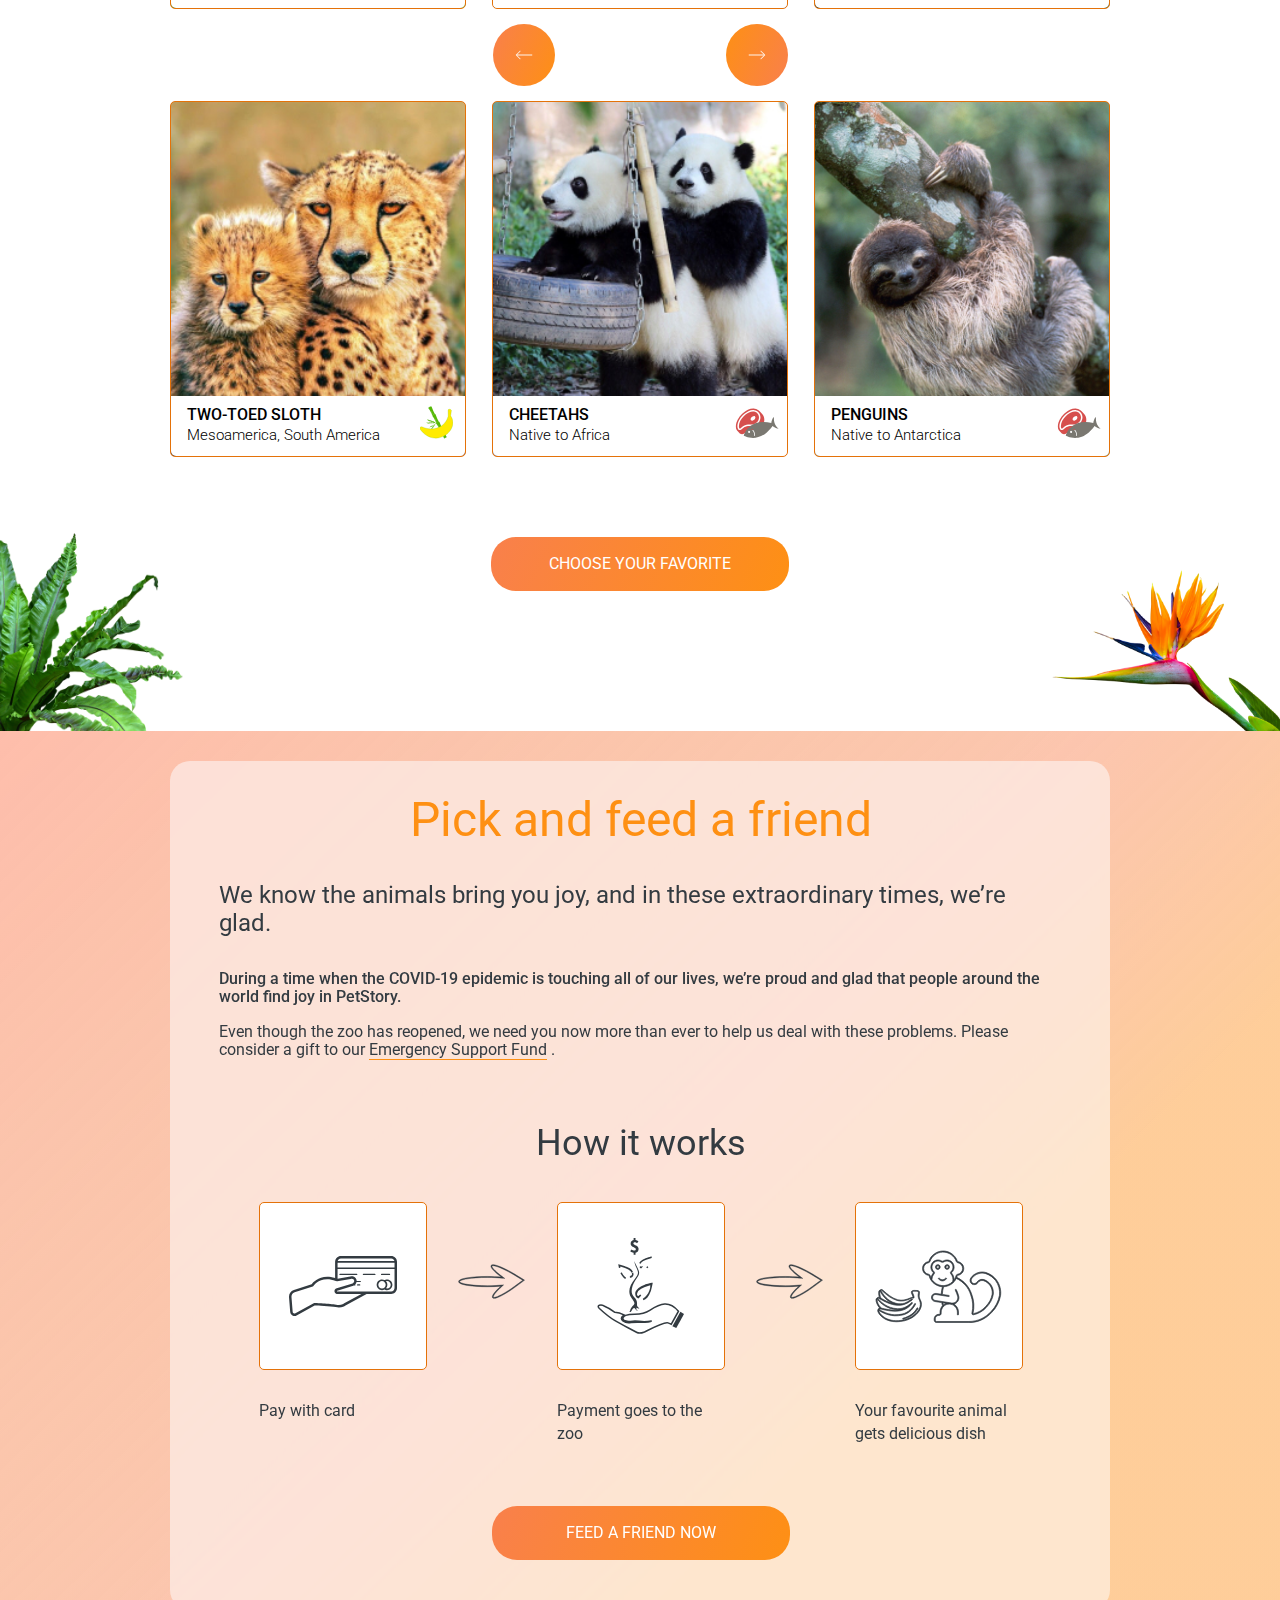
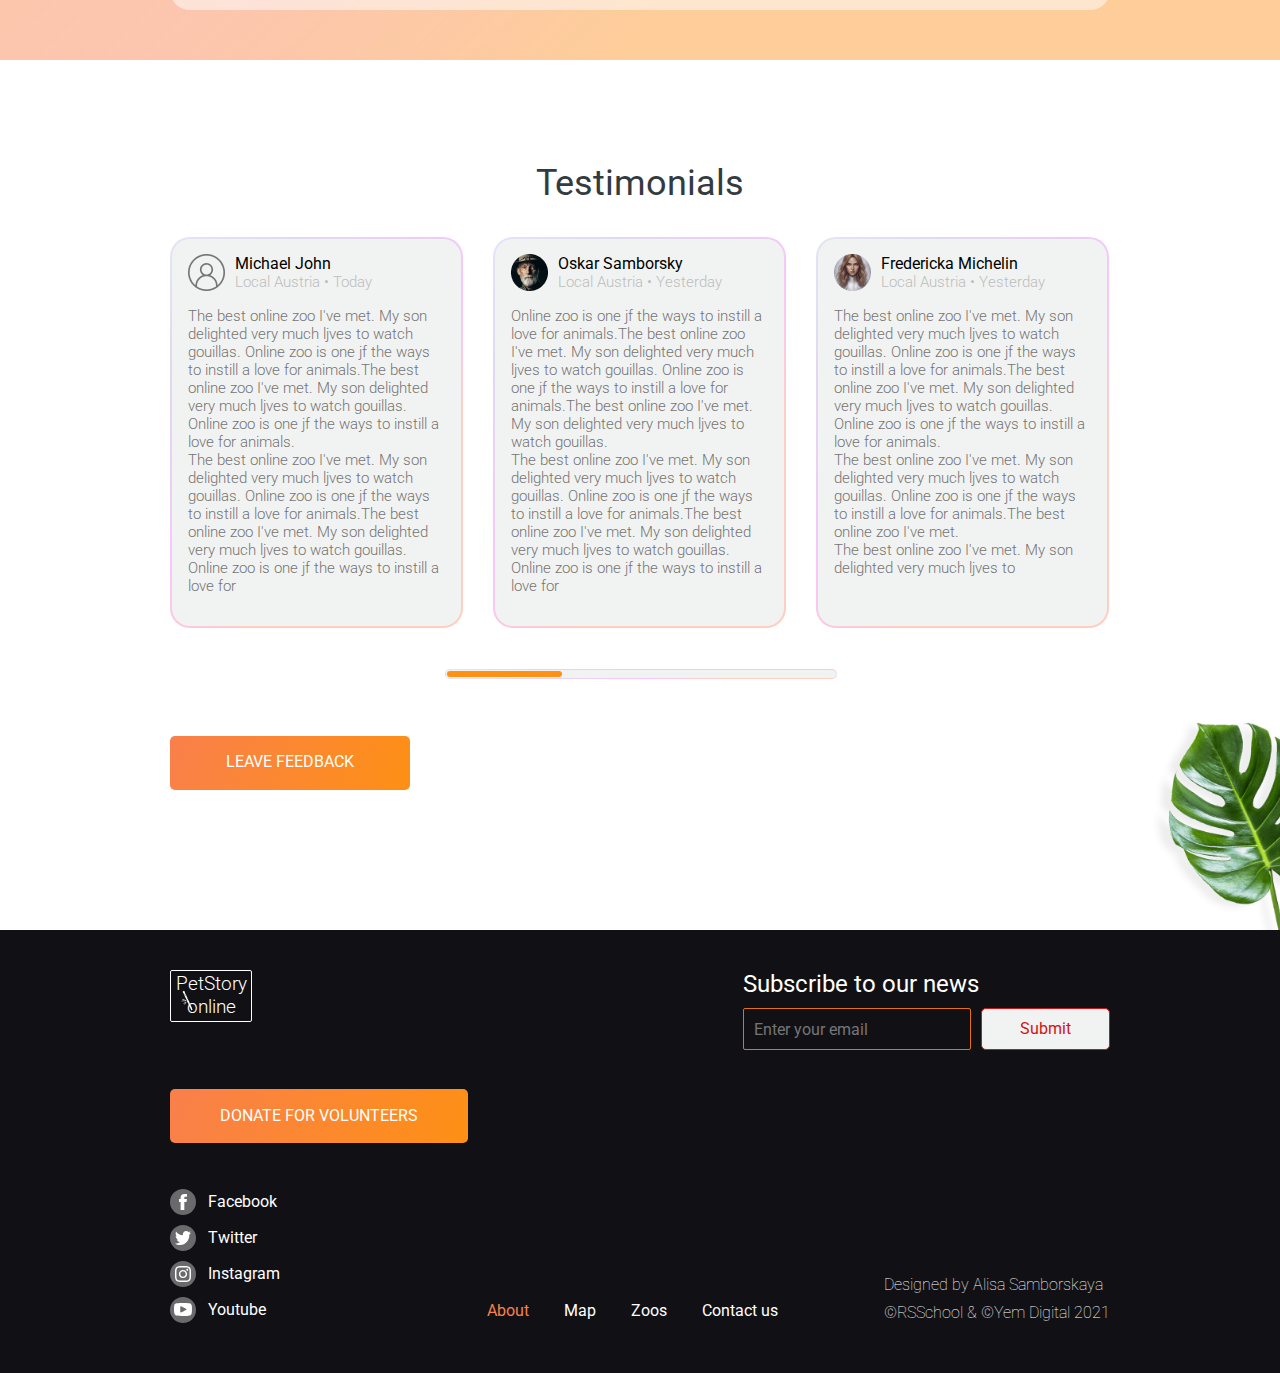
==== commit 61f24675: "feat: testimonials carousel" ====
--- a/pages/main/index.html
+++ b/pages/main/index.html
@@ -249,10 +249,58 @@
                                 <p>My son delighted very much ljves to watch gouillas. Online zoo is one jf the ways to instill a love for animals.The best online zoo I've met. My son delighted very much ljves to watch gouillas. Online zoo is one jf the ways to instill a love for animals.The best online zoo I've met. My son delighted very much ljves to watch gouillas. Online zoo is one jf the ways to instill a love for animals.The best online zoo I've met. My son delighted very much ljves to watch gouillas.<br>The best online zoo I've met. My son delighted very much ljves to watch gouillas. Online zoo is one jf</p>
                             </div>
                         </div>
+                        <div class="card">
+                            <div class="card_inner">
+                                <div class="user">
+                                    <div class="user_icon default_user"></div>
+                                    <div class="user_info">
+                                        <div class="name">Michael John</div>
+                                        <div class="local">Local Austria • Today</div>
+                                    </div>
+                                </div>
+                                <p>The best online zoo I've met. My son delighted very much ljves to watch gouillas. Online zoo is one jf the ways to instill a love for animals.The best online zoo I've met. My son delighted very much ljves to watch gouillas. Online zoo is one jf the ways to instill a love for animals.<br>The best online zoo I've met. My son delighted very much ljves to watch gouillas. Online zoo is one jf the ways to instill a love for animals.The best online zoo I've met. My son delighted very much ljves to watch gouillas. Online zoo is one jf the ways to instill a love for</p>
+                            </div>
+                        </div>
+                        <div class="card">
+                            <div class="card_inner">
+                                <div class="user">
+                                    <div class="user_icon user_one"></div>
+                                    <div class="user_info">
+                                        <div class="name">Oskar Samborsky</div>
+                                        <div class="local">Local Austria • Yesterday</div>
+                                    </div>
+                                </div>
+                                <p>Online zoo is one jf the ways to instill a love for animals.The best online zoo I've met. My son delighted very much ljves to watch gouillas. Online zoo is one jf the ways to instill a love for animals.The best online zoo I've met. My son delighted very much ljves to watch gouillas.<br>The best online zoo I've met. My son delighted very much ljves to watch gouillas. Online zoo is one jf the ways to instill a love for animals.The best online zoo I've met. My son delighted very much ljves to watch gouillas. Online zoo is one jf the ways to instill a love for</p>
+                            </div>
+                        </div>
+                        <div class="card">
+                            <div class="card_inner">
+                                <div class="user">
+                                    <div class="user_icon user_two"></div>
+                                    <div class="user_info">
+                                        <div class="name">Fredericka Michelin</div>
+                                        <div class="local">Local Austria • Yesterday</div>
+                                    </div>
+                                </div>
+                                <p>The best online zoo I've met. My son delighted very much ljves to watch gouillas. Online zoo is one jf the ways to instill a love for animals.The best online zoo I've met. My son delighted very much ljves to watch gouillas. Online zoo is one jf the ways to instill a love for animals.<br>The best online zoo I've met. My son delighted very much ljves to watch gouillas. Online zoo is one jf the ways to instill a love for animals.The best online zoo I've met.<br>The best online zoo I've met. My son delighted very much ljves to</p>
+                            </div>
+                        </div>
+                        <div class="card">
+                            <div class="card_inner">
+                                <div class="user">
+                                    <div class="user_icon user_three"></div>
+                                    <div class="user_info">
+                                        <div class="name">Mila Riksha</div>
+                                        <div class="local">Local Austria • Yesterday</div>
+                                    </div>
+                                </div>
+                                <p>My son delighted very much ljves to watch gouillas. Online zoo is one jf the ways to instill a love for animals.The best online zoo I've met. My son delighted very much ljves to watch gouillas. Online zoo is one jf the ways to instill a love for animals.The best online zoo I've met. My son delighted very much ljves to watch gouillas. Online zoo is one jf the ways to instill a love for animals.The best online zoo I've met. My son delighted very much ljves to watch gouillas.<br>The best online zoo I've met. My son delighted very much ljves to watch gouillas. Online zoo is one jf</p>
+                            </div>
+                        </div>
                     </div>
                 </div>
                 <div class="scroll">
-                    <input type="range" min="1" max="8" value="0" >
+                    <input type="range" min="0" max="7" value="0" >
                 </div>
                 <button class="button square button__five">Leave feedback</div>
             </div>
--- a/pages/main/style.css
+++ b/pages/main/style.css
@@ -764,6 +764,7 @@
   position: absolute;
   display: flex;
   gap: 30px;
+  transition: all 0.5s ease;
 }
 
 .testimonials .card {
@@ -857,7 +858,7 @@
   -webkit-appearance: none;
   background: #FE9013;
   margin: 1px;
-  overflow: hidden;
+  /* overflow: hidden; */
   width: 115px;
   height: 6px;
   border-radius: 5px;
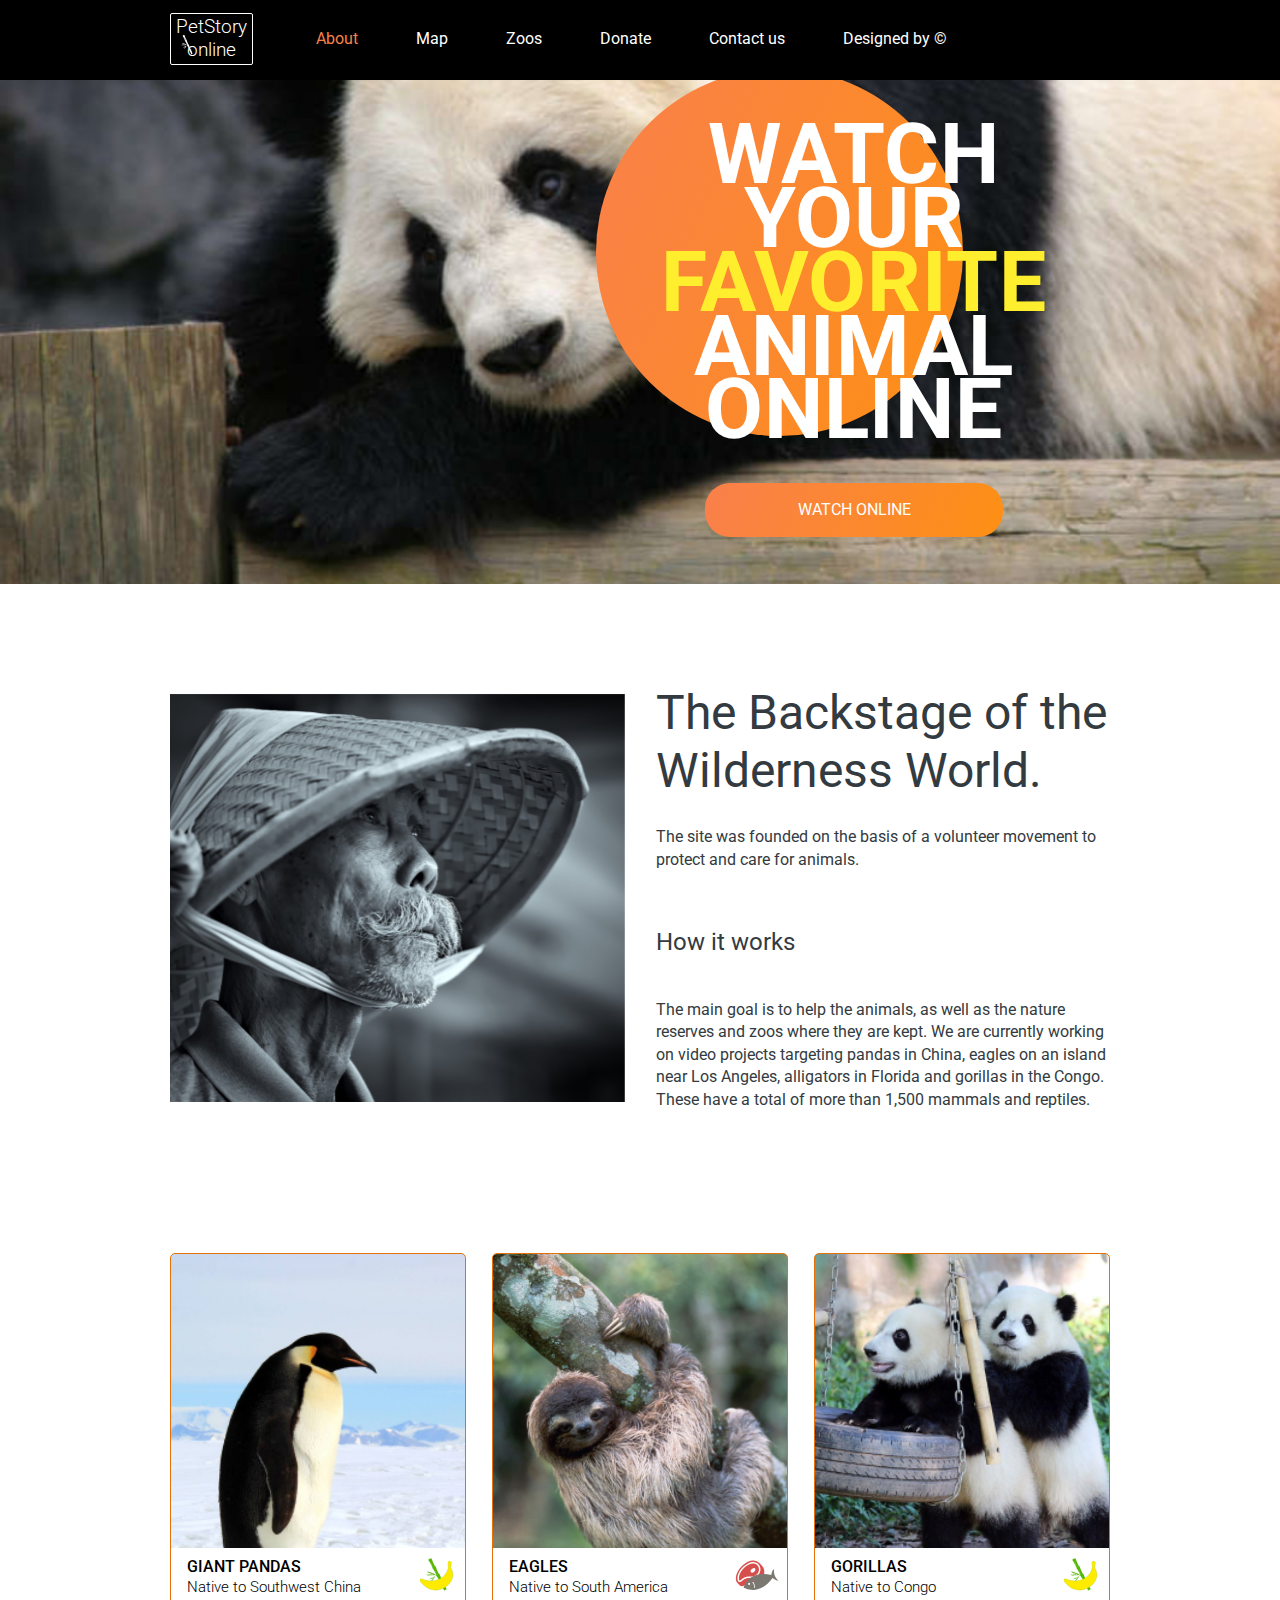
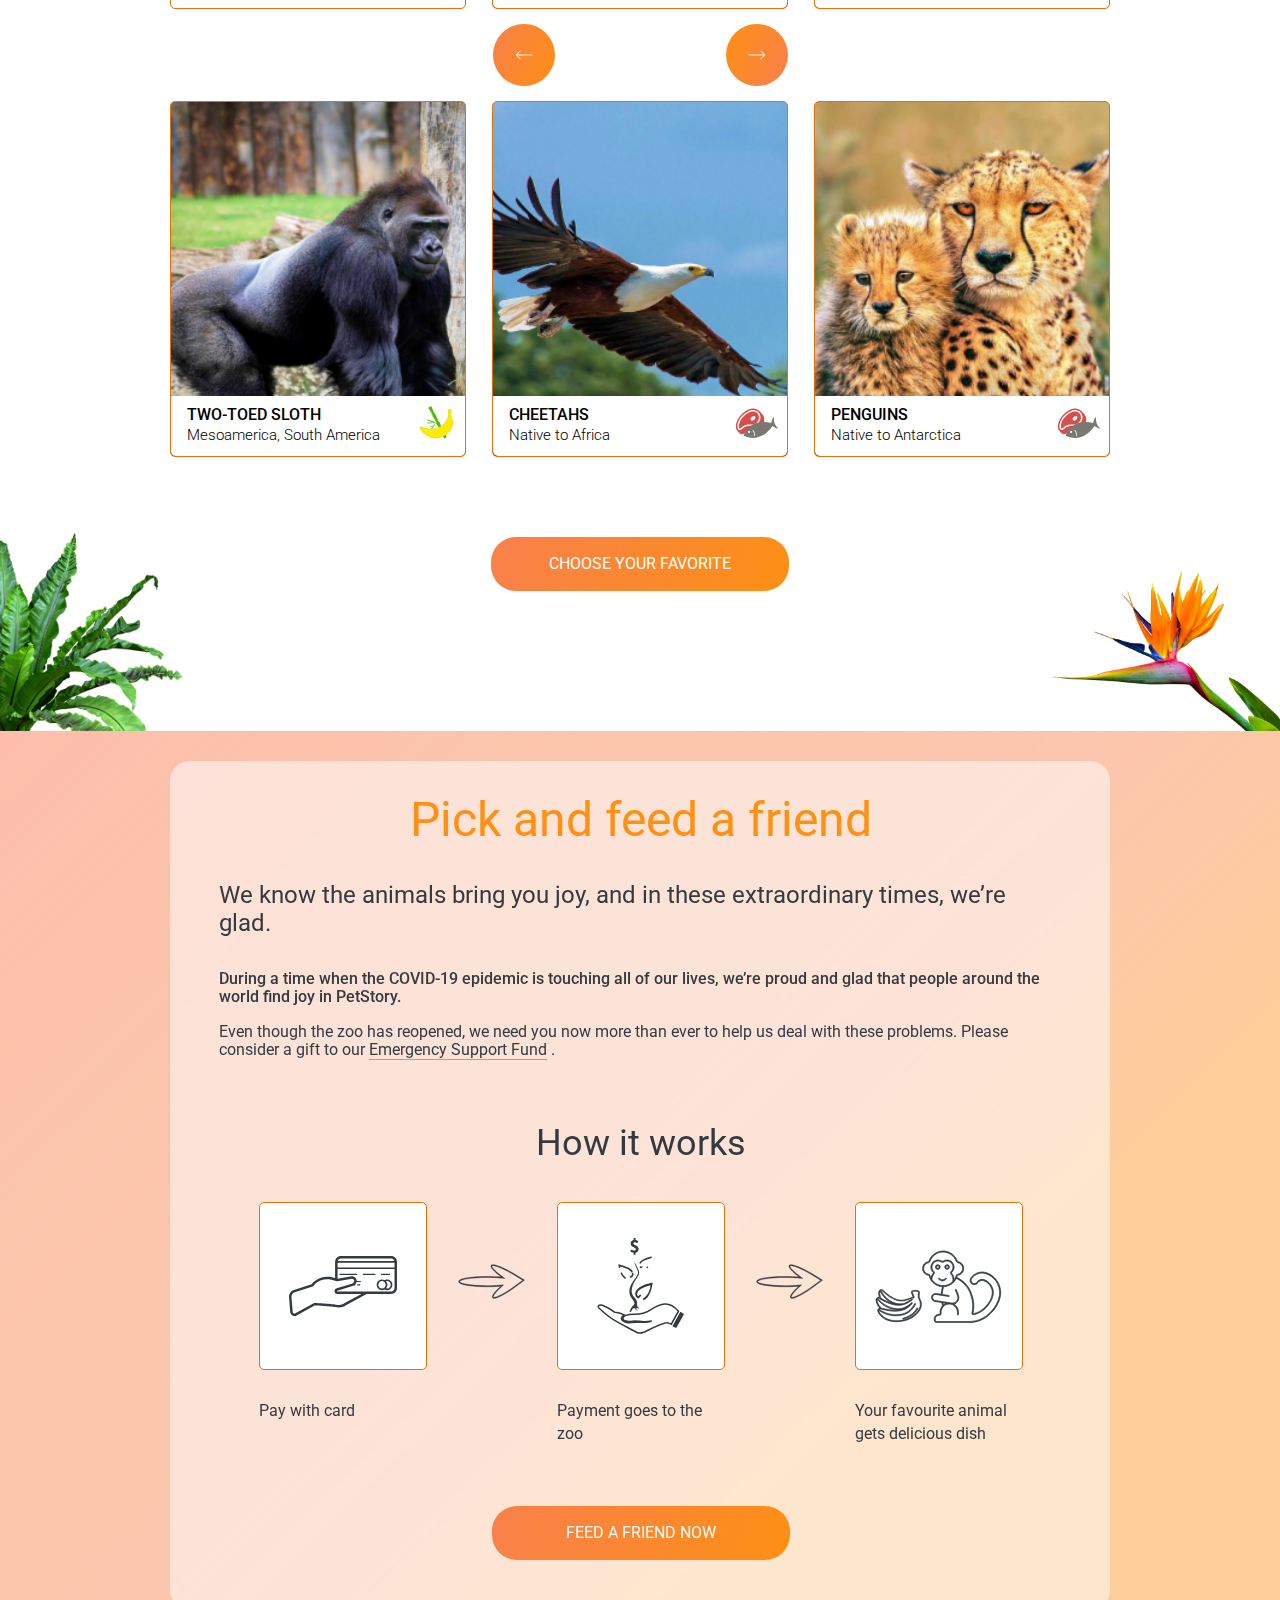
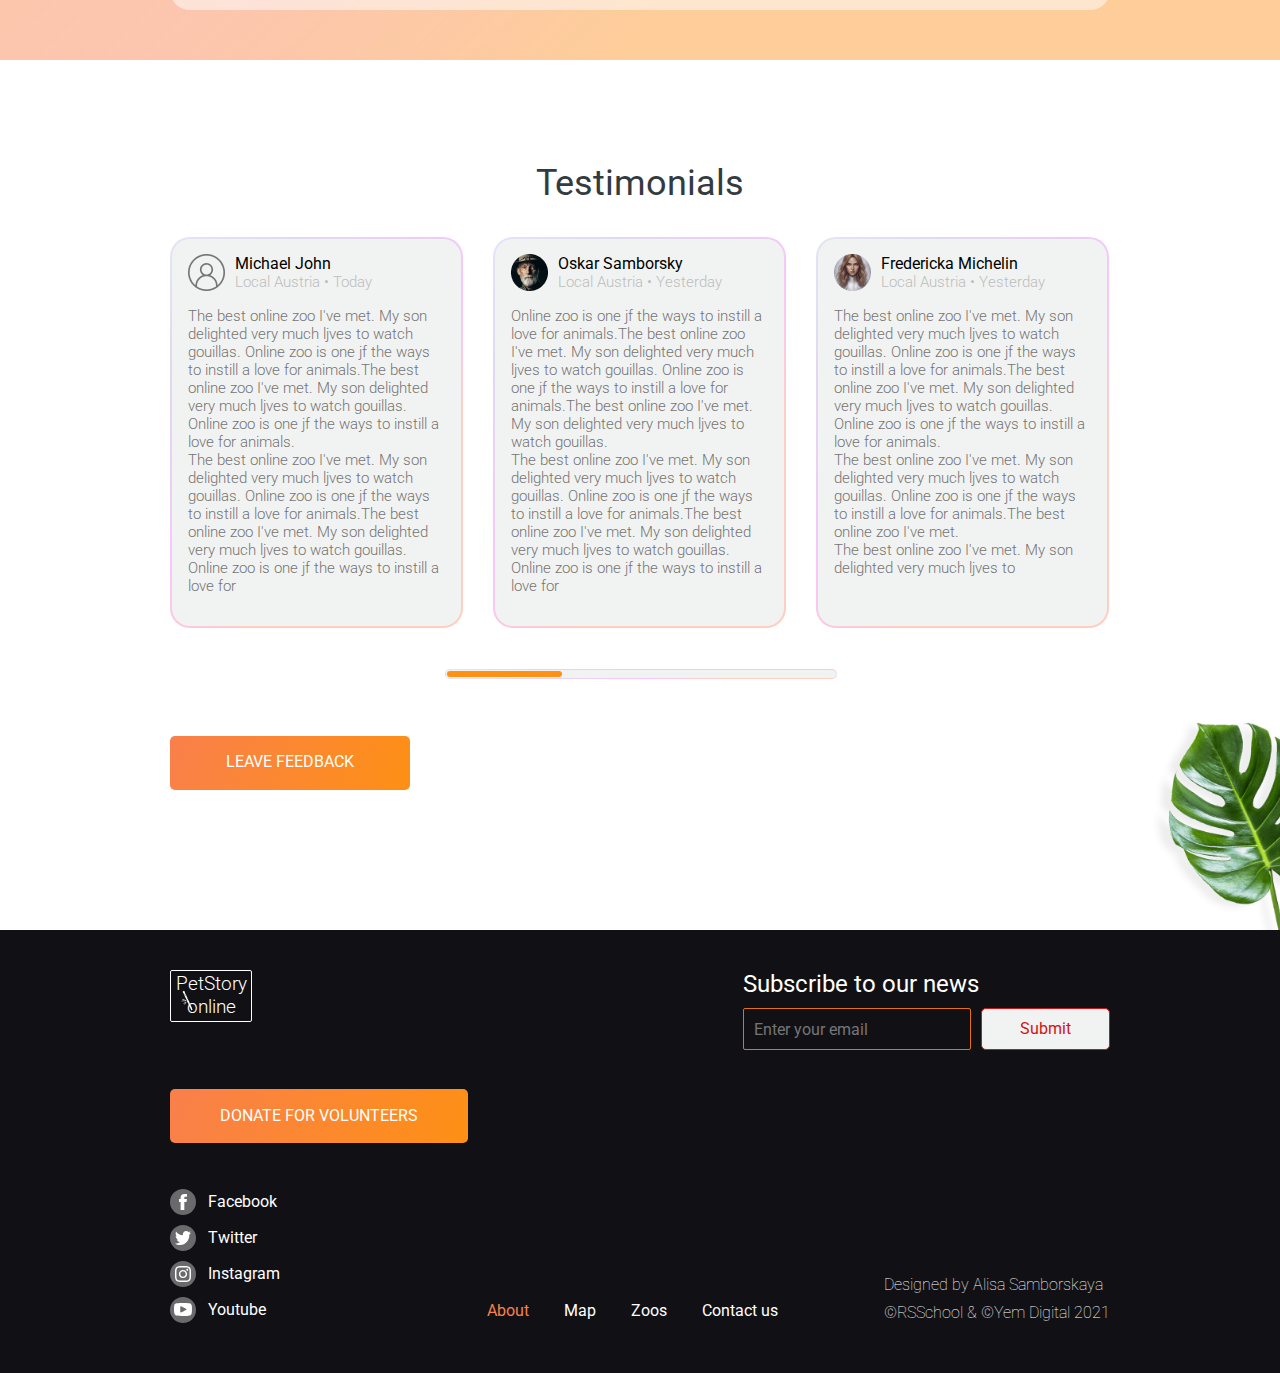
==== commit 431f72ee: "fix: html testimonials block" ====
--- a/pages/main/index.html
+++ b/pages/main/index.html
@@ -285,18 +285,6 @@
                                 <p>The best online zoo I've met. My son delighted very much ljves to watch gouillas. Online zoo is one jf the ways to instill a love for animals.The best online zoo I've met. My son delighted very much ljves to watch gouillas. Online zoo is one jf the ways to instill a love for animals.<br>The best online zoo I've met. My son delighted very much ljves to watch gouillas. Online zoo is one jf the ways to instill a love for animals.The best online zoo I've met.<br>The best online zoo I've met. My son delighted very much ljves to</p>
                             </div>
                         </div>
-                        <div class="card">
-                            <div class="card_inner">
-                                <div class="user">
-                                    <div class="user_icon user_three"></div>
-                                    <div class="user_info">
-                                        <div class="name">Mila Riksha</div>
-                                        <div class="local">Local Austria • Yesterday</div>
-                                    </div>
-                                </div>
-                                <p>My son delighted very much ljves to watch gouillas. Online zoo is one jf the ways to instill a love for animals.The best online zoo I've met. My son delighted very much ljves to watch gouillas. Online zoo is one jf the ways to instill a love for animals.The best online zoo I've met. My son delighted very much ljves to watch gouillas. Online zoo is one jf the ways to instill a love for animals.The best online zoo I've met. My son delighted very much ljves to watch gouillas.<br>The best online zoo I've met. My son delighted very much ljves to watch gouillas. Online zoo is one jf</p>
-                            </div>
-                        </div>
                     </div>
                 </div>
                 <div class="scroll">
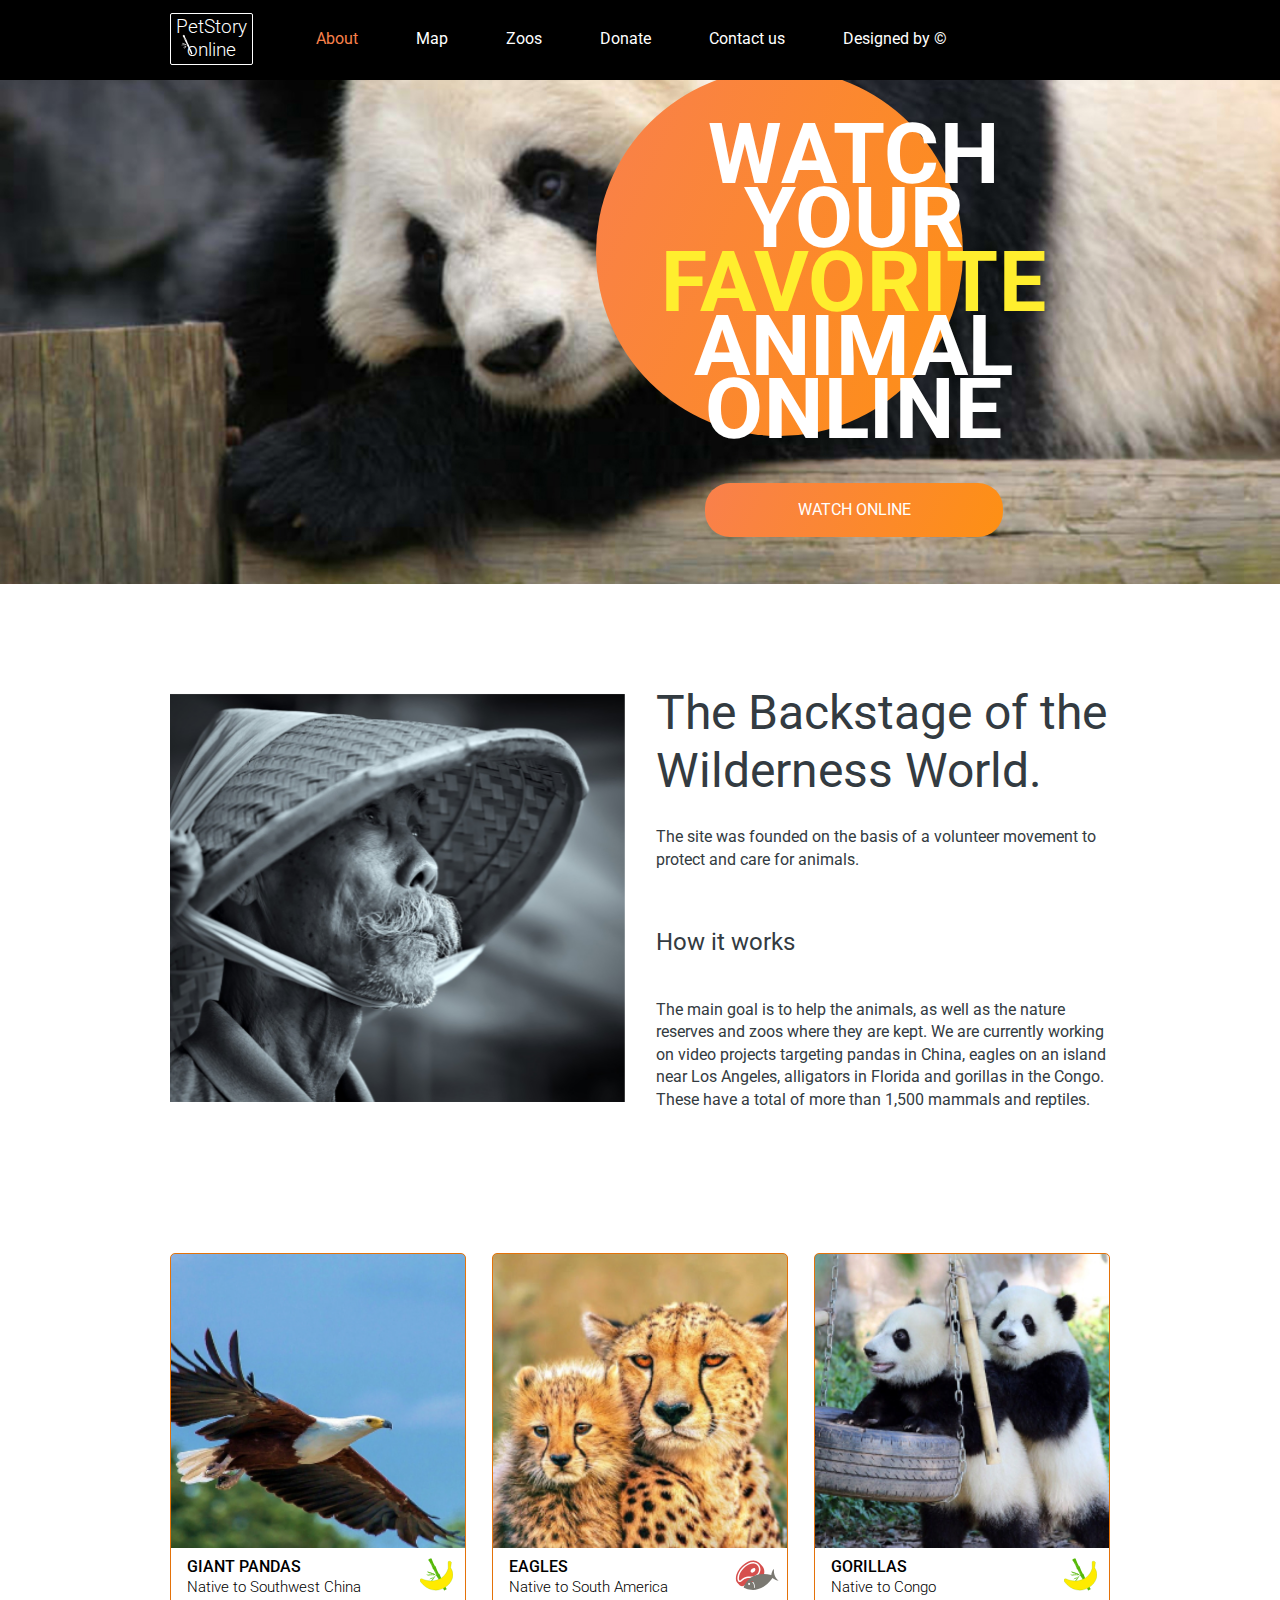
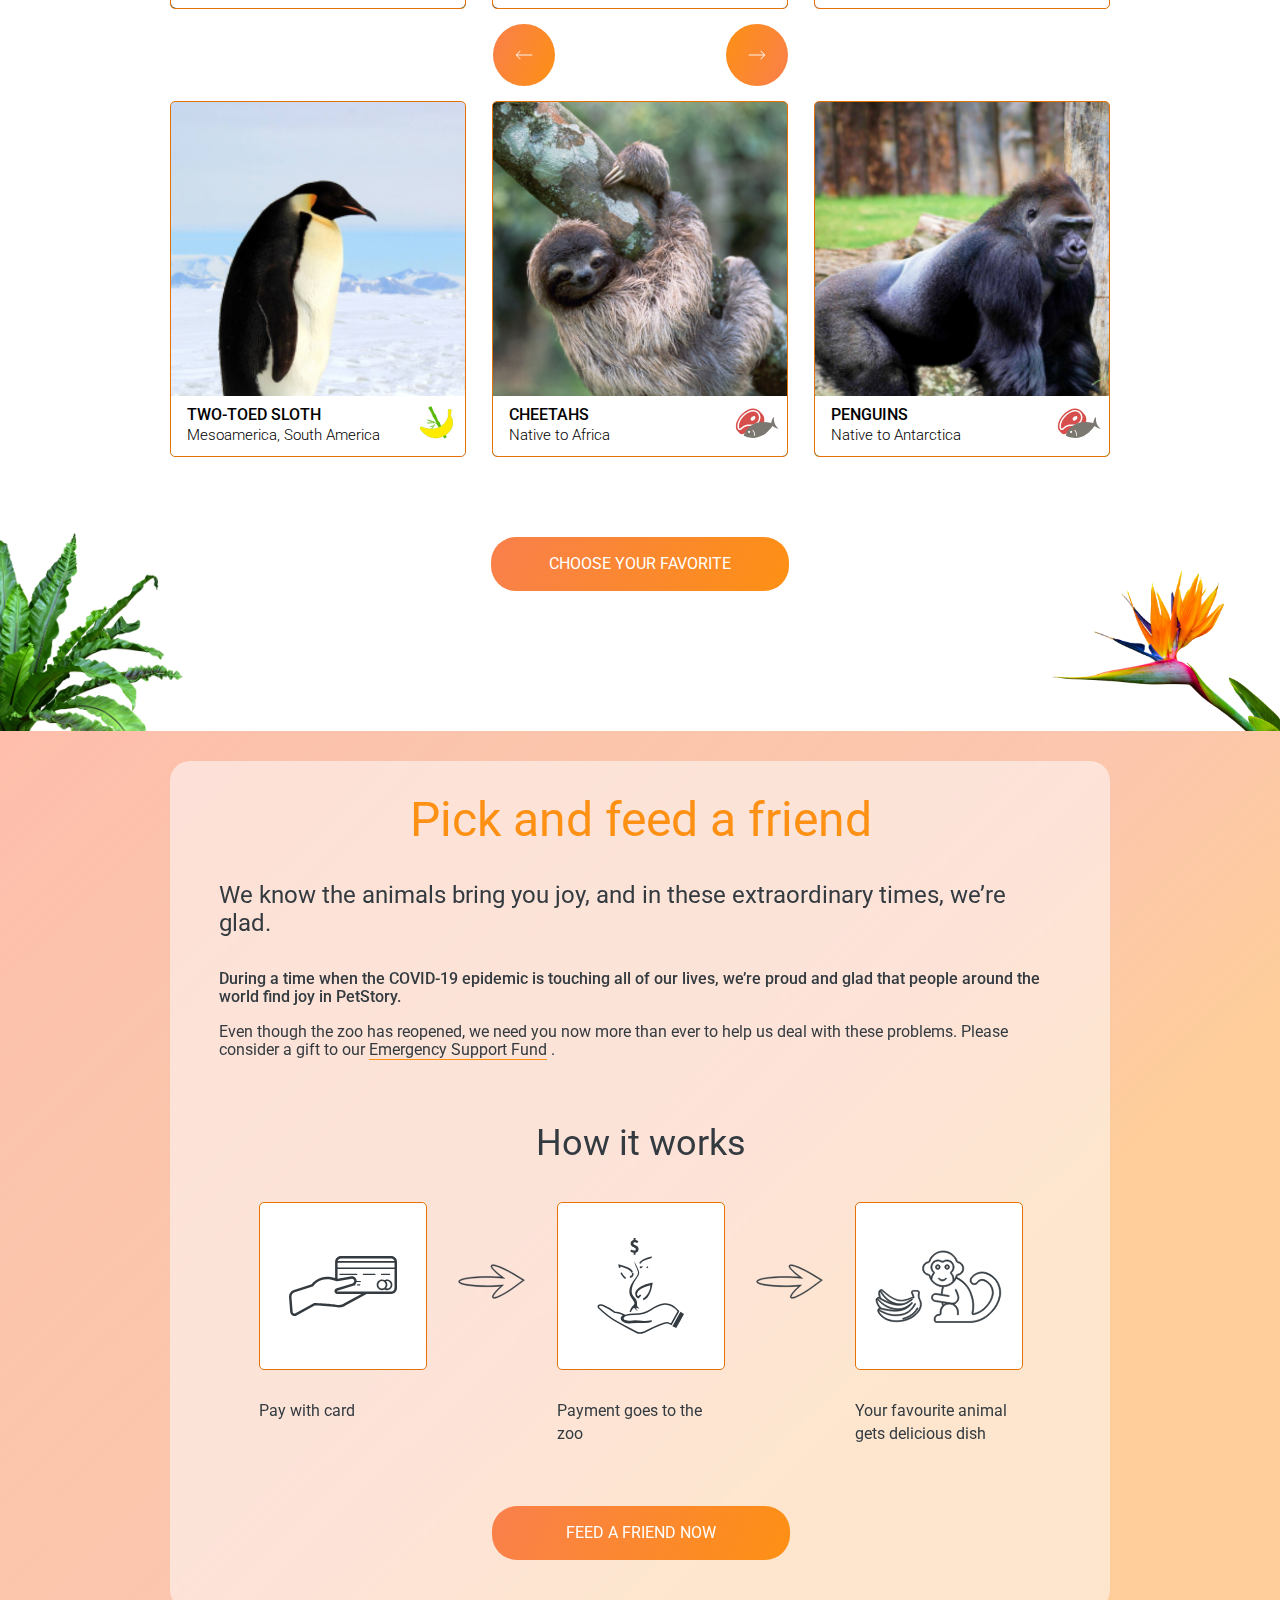
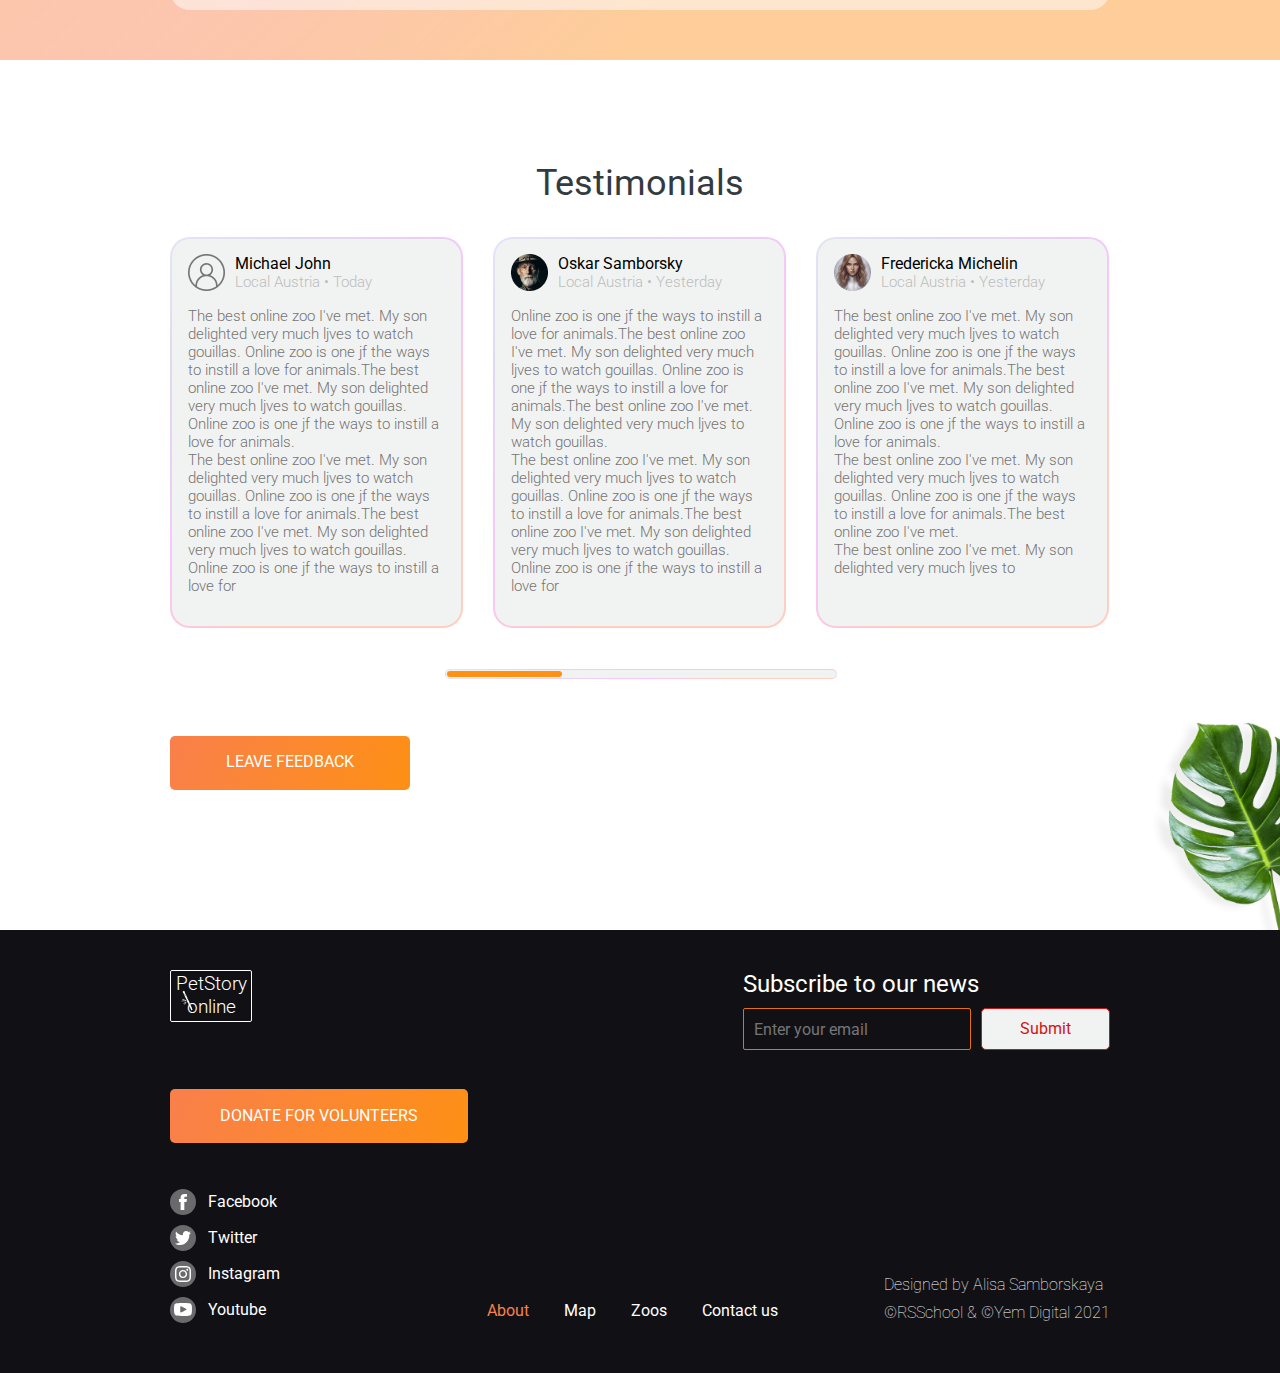
==== commit e07e55a6: "feat: add donate amount interactive functionality" ====
--- a/pages/main/index.html
+++ b/pages/main/index.html
@@ -6,7 +6,7 @@
     <meta name="viewport" content="width=device-width, initial-scale=1.0">
     <link rel="stylesheet" type="text/css" href="../../assets/resets/normalize.css">
     <link rel="stylesheet" type="text/css" href="style.css">
-    <script type="module" src="../../assets/scripts/script.js"></script>
+    <script type="module" src="script.js"></script>
     <title>Online Zoo</title>
 </head>
 <body>
--- a/pages/main/style.css
+++ b/pages/main/style.css
@@ -427,23 +427,6 @@
   background-color: greenyellow;
 }
 
-/* .move_left {
-  animation: animation_left 0.5s;
-}
-
-.move_right {
-  animation: animation_right 0.5s;
-}
-
-@keyframes animation_left {
-  from { left: -100%; }
-  to { left: 0; }
-}
-@keyframes animation_right {
-  from { left: 100%; }
-  to { left: 0; }
-} */
-
 .pagination {
   position: relative;
   box-sizing: border-box;
@@ -730,6 +713,7 @@
 }
 
 .five {
+  position: relative;
   background: #fff;
   background-image: url(../../assets/images/bg-images/back-4-leaf.png);
   background-size: 409px 407px;
@@ -1239,10 +1223,6 @@
     gap: 30px;
   }
 
-  .testimonials .card:last-child {
-    display: none;
-  }
-
   .testimonials .card {
     width: 293px;
     height: 391px;
@@ -1557,6 +1537,7 @@
   }
 
   .five {
+    position: relative;
     background-size: 204px 203px;
     background-position: right -88px bottom -69px;
     padding: 60px 0 80px 0;
@@ -1583,13 +1564,46 @@
     gap: 15px;
   }
 
-  .testimonials .card:last-child {
-    display: none;
-  }
-
   .testimonials .card {
     width: 600px;
     height: 109px;
+  }
+
+  .popover {
+    position: fixed;
+    display: block;
+    width: 268px;
+    top: 30vh;
+    left: calc(50% - 134px);
+    padding: 0;
+    background: #F1F3F2;
+    border: 2px solid transparent;
+    border-radius: 20px;
+    background-image: linear-gradient(var(--gray_light), var(--gray_light)), var(--pink_gradient);
+    background-origin: border-box;
+    background-clip: content-box, border-box;
+    z-index: 4;
+  }
+  
+  .popover .close {
+    position: absolute;
+    width: 14px;
+    height: 14px;
+    top: -8px;
+    right: -20px;
+    background-image: url(./../../assets/images/incons/x_icon_orange.svg);
+    z-index: 5;
+  }
+
+  .popover .card_inner {
+    /* padding: 0 14px 19px 16px; */
+  }
+
+  .popover p {
+    font-weight: 300;
+    font-size: 15px;
+    line-height: 120%;
+    color: #767474;
   }
 
   .card_inner {
@@ -1986,13 +2000,41 @@
     gap: 15px;
   }
 
-  .testimonials .card:last-child {
-    display: none;
-  }
-
   .testimonials .card {
     width: 300px;
     height: 109px;
+  }
+
+  .popover {
+    position: fixed;
+    display: flex;
+    width: 268px;
+    top: 30vh;
+    left: calc(50% - 134px);
+    background: #F1F3F2;
+    border: 2px solid transparent;
+    border-radius: 20px;
+    background-image: linear-gradient(var(--gray_light), var(--gray_light)), var(--pink_gradient);
+    background-origin: border-box;
+    background-clip: content-box, border-box;
+    z-index: 4;
+  }
+
+  .popover .close {
+    position: absolute;
+    width: 14px;
+    height: 14px;
+    top: -8px;
+    right: -20px;
+    background-image: url(./../../assets/images/incons/x_icon_orange.svg);
+    z-index: 5;
+  }
+
+  .popover p {
+    font-weight: 300;
+    font-size: 15px;
+    line-height: 120%;
+    color: #767474;
   }
 
   .card_inner {
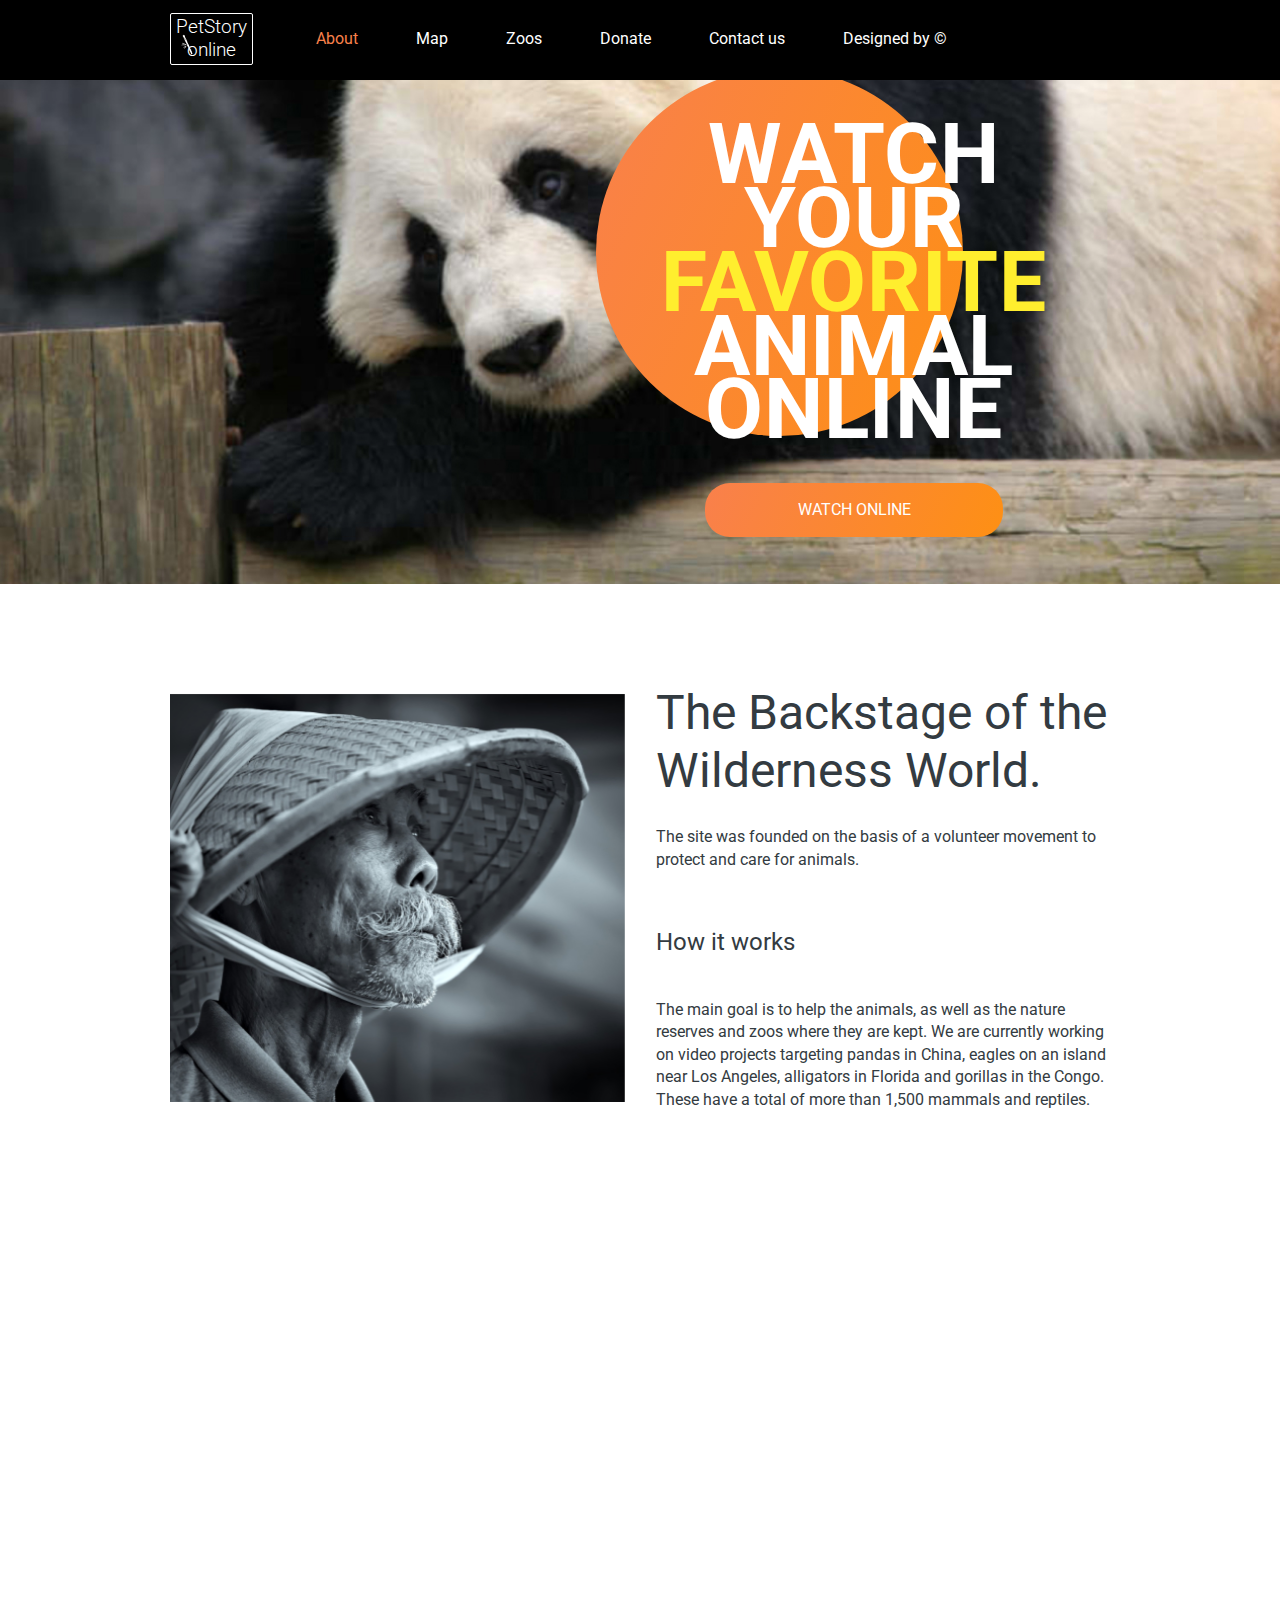
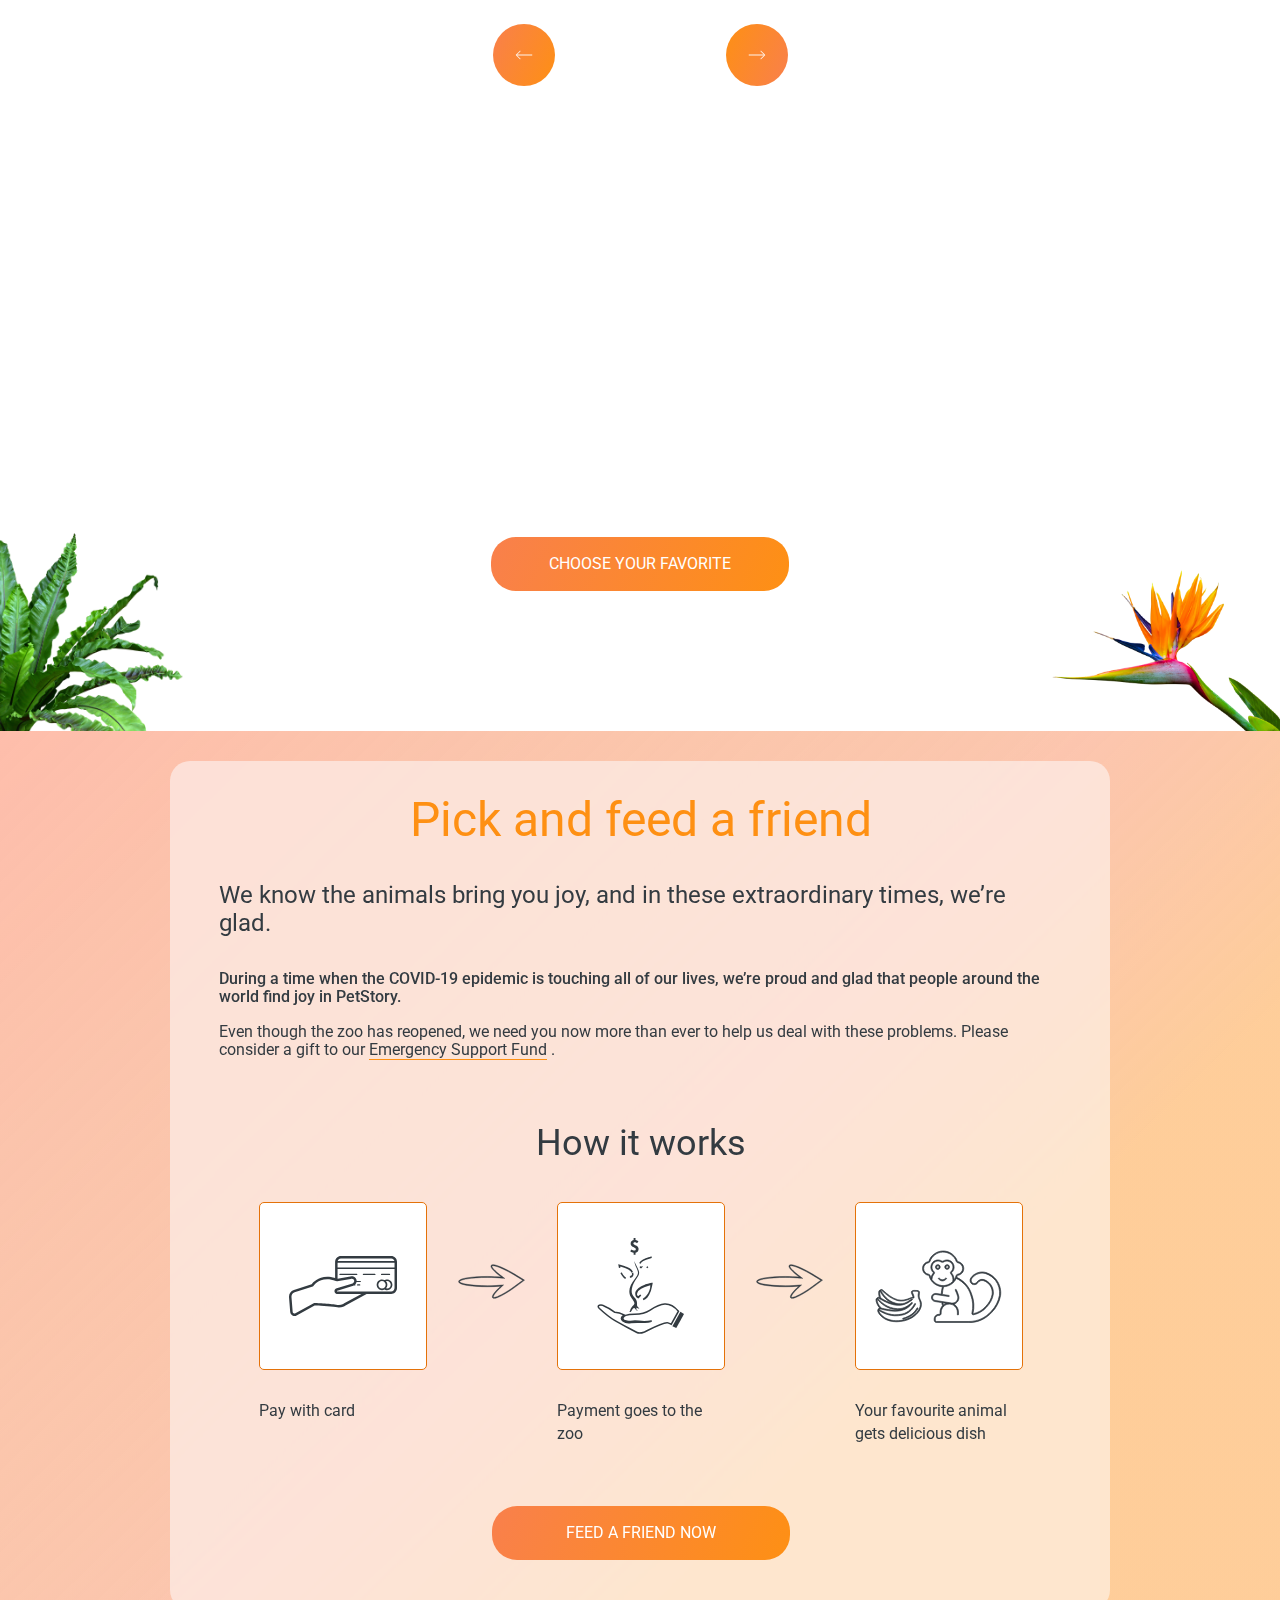
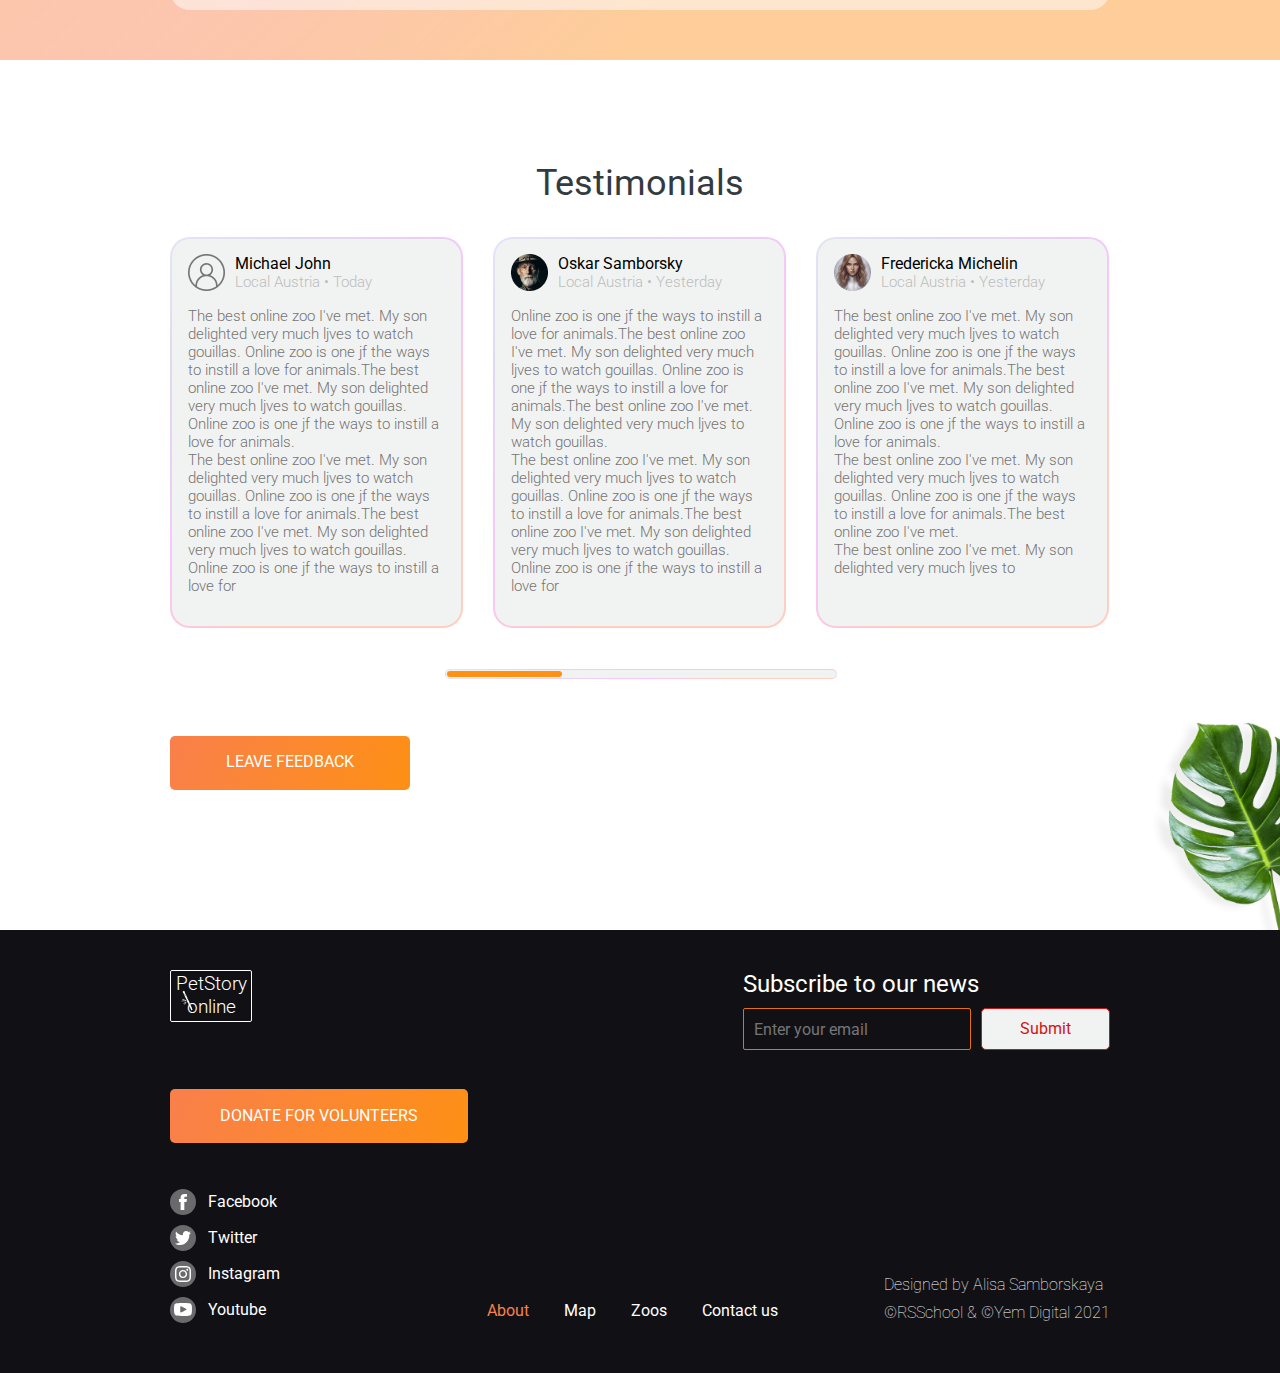
==== commit efa456e6: "fix: pets carousel render everything in js" ====
--- a/pages/main/index.html
+++ b/pages/main/index.html
@@ -55,64 +55,7 @@
                     <div class="circle_arrow arrow__right"></div>
                 </div>
                 <div class="carousel__inner">
-                    <div class="carousel">
-                        <div class="carousel__slide">
-                            <div class="animal_card">
-                                <div class="animal_info__container">
-                                    <div class="animal_info">
-                                        <h4>Giant Pandas</h4>
-                                        <p>Native to Southwest China</p>
-                                    </div>
-                                    <div class="feed_icon weed_eater"></div>
-                                </div>
-                            </div>
-                            <div class="animal_card">
-                                <div class="animal_info__container">
-                                    <div class="animal_info">
-                                        <h4>Eagles</h4>
-                                        <p>Native to South America</p>
-                                    </div>
-                                    <div class="feed_icon flesh_eater"></div>
-                                </div>
-                            </div>
-                            <div class="animal_card">
-                                <div class="animal_info__container">
-                                    <div class="animal_info">
-                                        <h4>Gorillas</h4>
-                                        <p>Native to Congo</p>
-                                    </div>
-                                    <div class="feed_icon weed_eater"></div>
-                                </div>
-                            </div>
-                            <div class="animal_card">
-                                <div class="animal_info__container">
-                                    <div class="animal_info">
-                                        <h4>Two-toed Sloth</h4>
-                                        <p>Mesoamerica, South America</p>
-                                    </div>
-                                    <div class="feed_icon weed_eater"></div>
-                                </div>
-                            </div>
-                            <div class="animal_card">
-                                <div class="animal_info__container">
-                                    <div class="animal_info">
-                                        <h4>Cheetahs</h4>
-                                        <p>Native to Africa</p>
-                                    </div>
-                                    <div class="feed_icon flesh_eater"></div>
-                                </div>
-                            </div>
-                            <div class="animal_card">
-                                <div class="animal_info__container">
-                                    <div class="animal_info">
-                                        <h4>Penguins</h4>
-                                        <p>Native to Antarctica</p>
-                                    </div>
-                                    <div class="feed_icon flesh_eater"></div>
-                                </div>
-                            </div>
-                        </div>
-                    </div>
+                    <div class="carousel"></div>
                 </div>
             </div>
             <button class="button button__three">Choose your favorite</button>
--- a/pages/main/style.css
+++ b/pages/main/style.css
@@ -150,16 +150,6 @@
   /* opacity: 70%; */
   background: rgba(0, 0, 0, 0.5);
   z-index: 3;
-}
-
-.popup {
-  width: 300px;
-  height: 150px;
-  margin: 0 auto;
-  background: #fff;
-  border: 1px solid cornflowerblue;
-  color: cornflowerblue;
-  z-index: 222;
 }
 
 header nav ul {
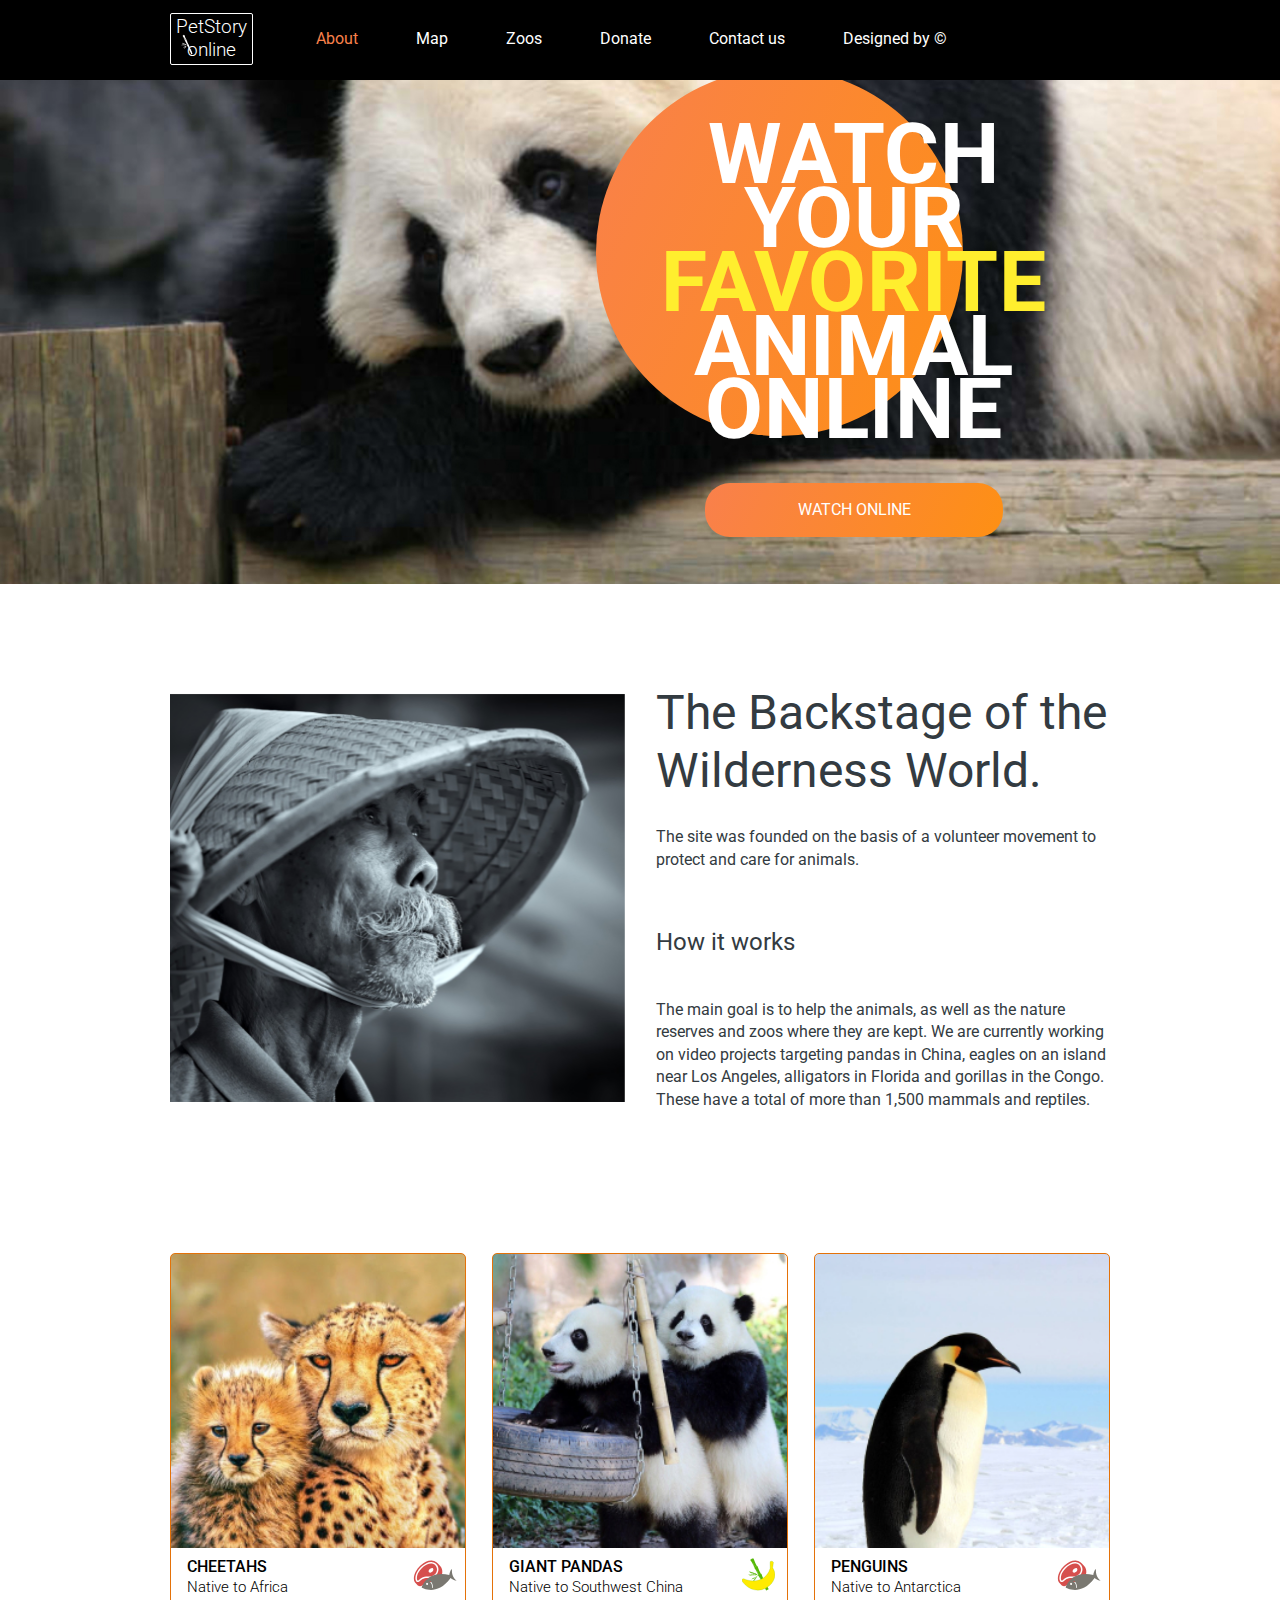
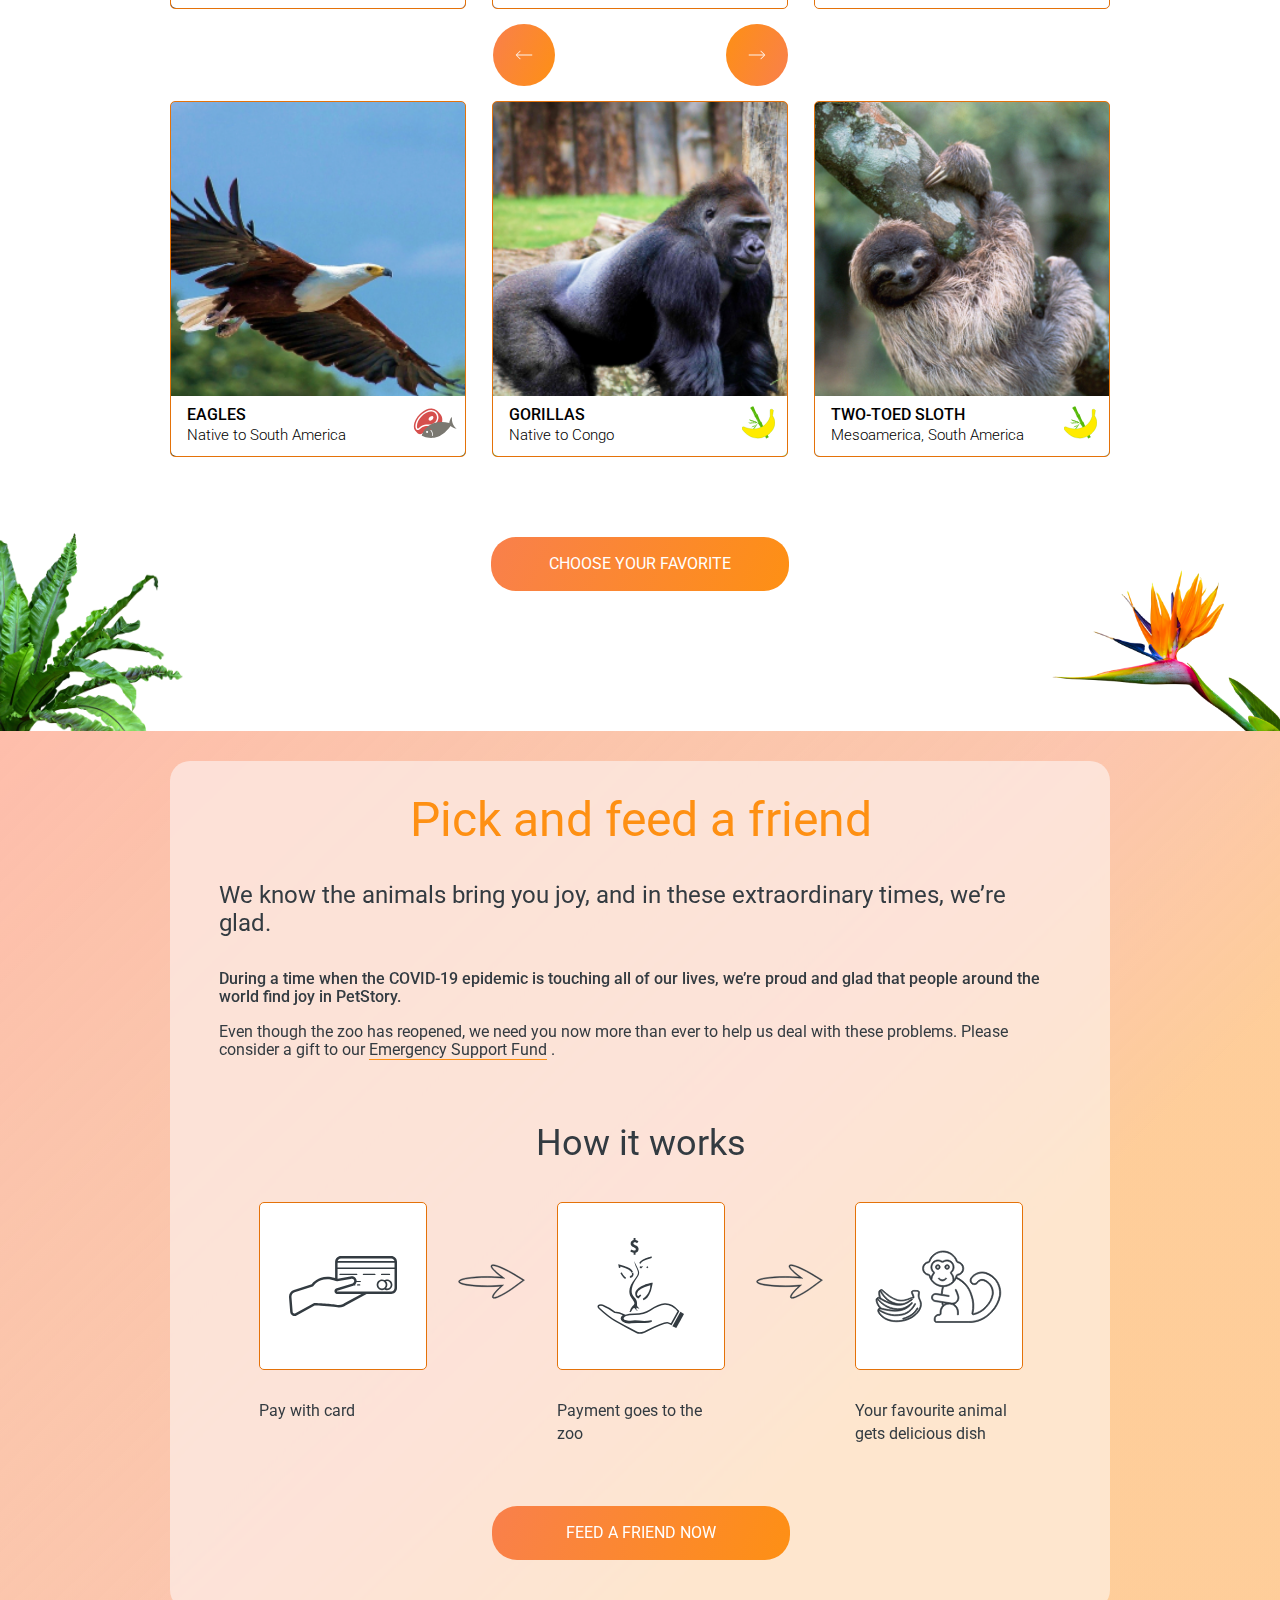
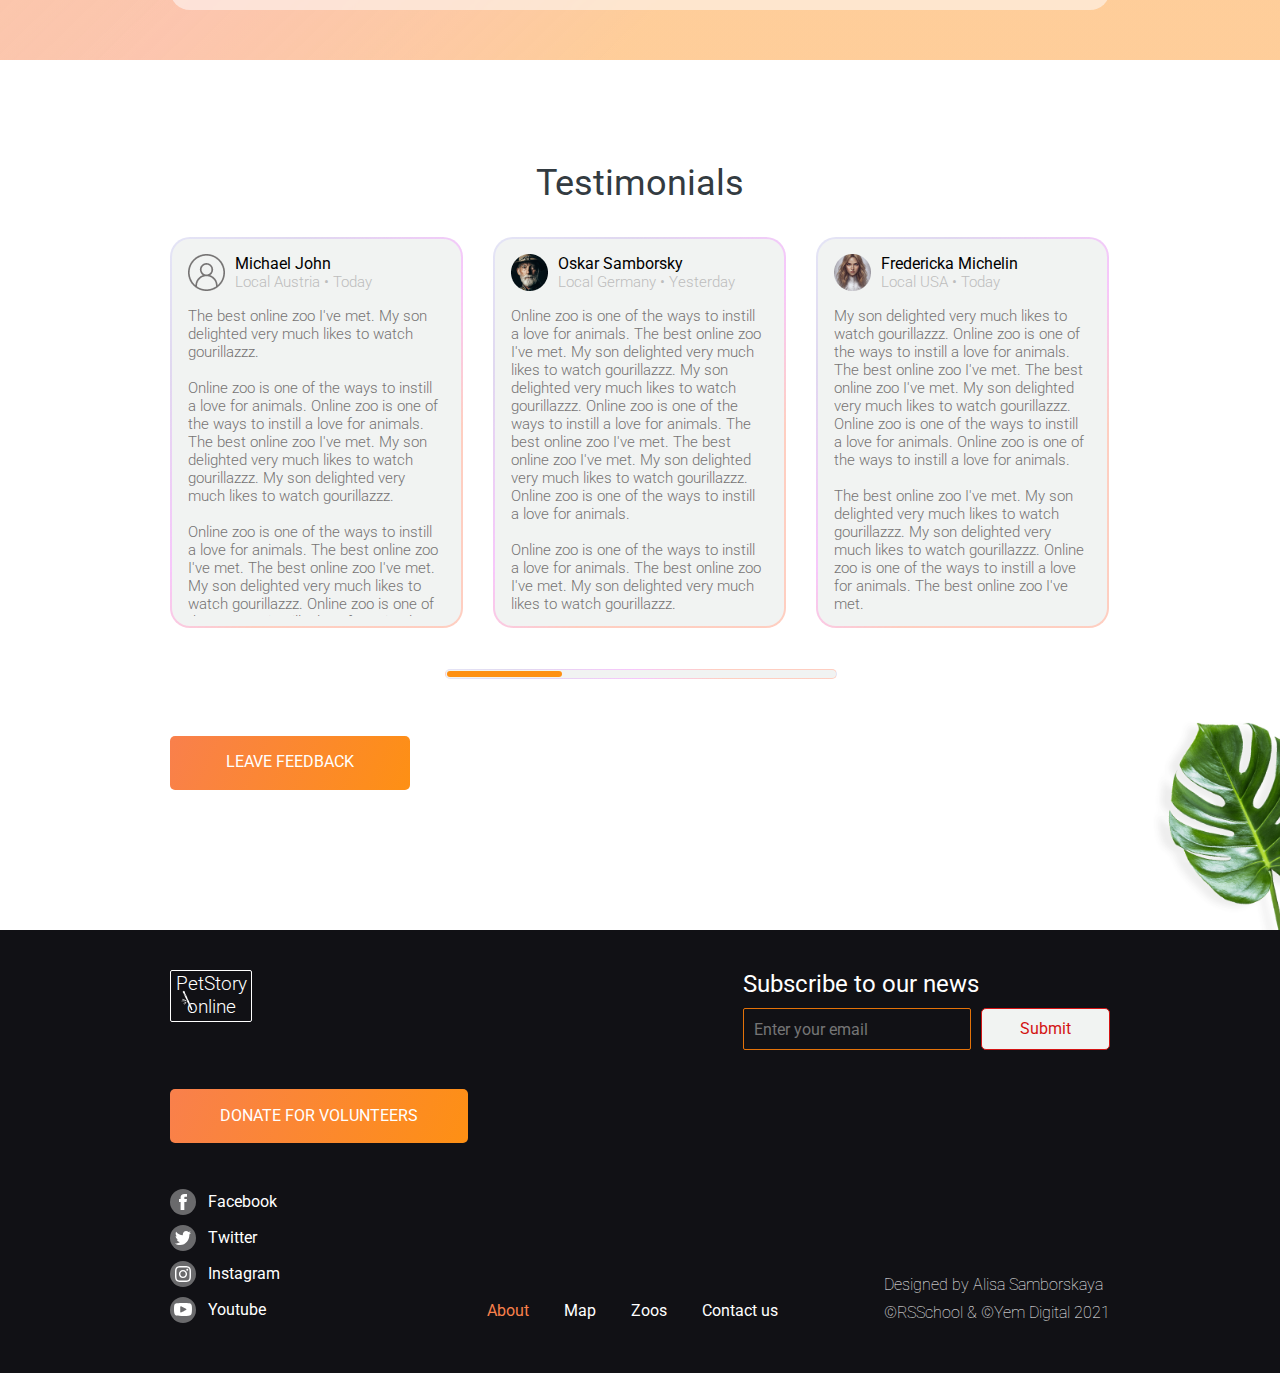
==== commit 2b75d8f8: "fix: testimonails carousel refactor" ====
--- a/pages/main/index.html
+++ b/pages/main/index.html
@@ -94,142 +94,7 @@
         <section class="five">
             <h4>Testimonials</h4>
             <div class="container">
-                <div class="testimonials">
-                    <div class="testimonials__inner">
-                        <div class="card">
-                            <div class="card_inner">
-                                <div class="user">
-                                    <div class="user_icon default_user"></div>
-                                    <div class="user_info">
-                                        <div class="name">Michael John</div>
-                                        <div class="local">Local Austria • Today</div>
-                                    </div>
-                                </div>
-                                <p>The best online zoo I've met. My son delighted very much ljves to watch gouillas. Online zoo is one jf the ways to instill a love for animals.The best online zoo I've met. My son delighted very much ljves to watch gouillas. Online zoo is one jf the ways to instill a love for animals.<br>The best online zoo I've met. My son delighted very much ljves to watch gouillas. Online zoo is one jf the ways to instill a love for animals.The best online zoo I've met. My son delighted very much ljves to watch gouillas. Online zoo is one jf the ways to instill a love for</p>
-                            </div>
-                        </div>
-                        <div class="card">
-                            <div class="card_inner">
-                                <div class="user">
-                                    <div class="user_icon user_one"></div>
-                                    <div class="user_info">
-                                        <div class="name">Oskar Samborsky</div>
-                                        <div class="local">Local Austria • Yesterday</div>
-                                    </div>
-                                </div>
-                                <p>Online zoo is one jf the ways to instill a love for animals.The best online zoo I've met. My son delighted very much ljves to watch gouillas. Online zoo is one jf the ways to instill a love for animals.The best online zoo I've met. My son delighted very much ljves to watch gouillas.<br>The best online zoo I've met. My son delighted very much ljves to watch gouillas. Online zoo is one jf the ways to instill a love for animals.The best online zoo I've met. My son delighted very much ljves to watch gouillas. Online zoo is one jf the ways to instill a love for</p>
-                            </div>
-                        </div>
-                        <div class="card">
-                            <div class="card_inner">
-                                <div class="user">
-                                    <div class="user_icon user_two"></div>
-                                    <div class="user_info">
-                                        <div class="name">Fredericka Michelin</div>
-                                        <div class="local">Local Austria • Yesterday</div>
-                                    </div>
-                                </div>
-                                <p>The best online zoo I've met. My son delighted very much ljves to watch gouillas. Online zoo is one jf the ways to instill a love for animals.The best online zoo I've met. My son delighted very much ljves to watch gouillas. Online zoo is one jf the ways to instill a love for animals.<br>The best online zoo I've met. My son delighted very much ljves to watch gouillas. Online zoo is one jf the ways to instill a love for animals.The best online zoo I've met.<br>The best online zoo I've met. My son delighted very much ljves to</p>
-                            </div>
-                        </div>
-                        <div class="card">
-                            <div class="card_inner">
-                                <div class="user">
-                                    <div class="user_icon user_three"></div>
-                                    <div class="user_info">
-                                        <div class="name">Mila Riksha</div>
-                                        <div class="local">Local Austria • Yesterday</div>
-                                    </div>
-                                </div>
-                                <p>My son delighted very much ljves to watch gouillas. Online zoo is one jf the ways to instill a love for animals.The best online zoo I've met. My son delighted very much ljves to watch gouillas. Online zoo is one jf the ways to instill a love for animals.The best online zoo I've met. My son delighted very much ljves to watch gouillas. Online zoo is one jf the ways to instill a love for animals.The best online zoo I've met. My son delighted very much ljves to watch gouillas.<br>The best online zoo I've met. My son delighted very much ljves to watch gouillas. Online zoo is one jf</p>
-                            </div>
-                        </div>
-                        <div class="card">
-                            <div class="card_inner">
-                                <div class="user">
-                                    <div class="user_icon default_user"></div>
-                                    <div class="user_info">
-                                        <div class="name">Michael John</div>
-                                        <div class="local">Local Austria • Today</div>
-                                    </div>
-                                </div>
-                                <p>The best online zoo I've met. My son delighted very much ljves to watch gouillas. Online zoo is one jf the ways to instill a love for animals.The best online zoo I've met. My son delighted very much ljves to watch gouillas. Online zoo is one jf the ways to instill a love for animals.<br>The best online zoo I've met. My son delighted very much ljves to watch gouillas. Online zoo is one jf the ways to instill a love for animals.The best online zoo I've met. My son delighted very much ljves to watch gouillas. Online zoo is one jf the ways to instill a love for</p>
-                            </div>
-                        </div>
-                        <div class="card">
-                            <div class="card_inner">
-                                <div class="user">
-                                    <div class="user_icon user_one"></div>
-                                    <div class="user_info">
-                                        <div class="name">Oskar Samborsky</div>
-                                        <div class="local">Local Austria • Yesterday</div>
-                                    </div>
-                                </div>
-                                <p>Online zoo is one jf the ways to instill a love for animals.The best online zoo I've met. My son delighted very much ljves to watch gouillas. Online zoo is one jf the ways to instill a love for animals.The best online zoo I've met. My son delighted very much ljves to watch gouillas.<br>The best online zoo I've met. My son delighted very much ljves to watch gouillas. Online zoo is one jf the ways to instill a love for animals.The best online zoo I've met. My son delighted very much ljves to watch gouillas. Online zoo is one jf the ways to instill a love for</p>
-                            </div>
-                        </div>
-                        <div class="card">
-                            <div class="card_inner">
-                                <div class="user">
-                                    <div class="user_icon user_two"></div>
-                                    <div class="user_info">
-                                        <div class="name">Fredericka Michelin</div>
-                                        <div class="local">Local Austria • Yesterday</div>
-                                    </div>
-                                </div>
-                                <p>The best online zoo I've met. My son delighted very much ljves to watch gouillas. Online zoo is one jf the ways to instill a love for animals.The best online zoo I've met. My son delighted very much ljves to watch gouillas. Online zoo is one jf the ways to instill a love for animals.<br>The best online zoo I've met. My son delighted very much ljves to watch gouillas. Online zoo is one jf the ways to instill a love for animals.The best online zoo I've met.<br>The best online zoo I've met. My son delighted very much ljves to</p>
-                            </div>
-                        </div>
-                        <div class="card">
-                            <div class="card_inner">
-                                <div class="user">
-                                    <div class="user_icon user_three"></div>
-                                    <div class="user_info">
-                                        <div class="name">Mila Riksha</div>
-                                        <div class="local">Local Austria • Yesterday</div>
-                                    </div>
-                                </div>
-                                <p>My son delighted very much ljves to watch gouillas. Online zoo is one jf the ways to instill a love for animals.The best online zoo I've met. My son delighted very much ljves to watch gouillas. Online zoo is one jf the ways to instill a love for animals.The best online zoo I've met. My son delighted very much ljves to watch gouillas. Online zoo is one jf the ways to instill a love for animals.The best online zoo I've met. My son delighted very much ljves to watch gouillas.<br>The best online zoo I've met. My son delighted very much ljves to watch gouillas. Online zoo is one jf</p>
-                            </div>
-                        </div>
-                        <div class="card">
-                            <div class="card_inner">
-                                <div class="user">
-                                    <div class="user_icon default_user"></div>
-                                    <div class="user_info">
-                                        <div class="name">Michael John</div>
-                                        <div class="local">Local Austria • Today</div>
-                                    </div>
-                                </div>
-                                <p>The best online zoo I've met. My son delighted very much ljves to watch gouillas. Online zoo is one jf the ways to instill a love for animals.The best online zoo I've met. My son delighted very much ljves to watch gouillas. Online zoo is one jf the ways to instill a love for animals.<br>The best online zoo I've met. My son delighted very much ljves to watch gouillas. Online zoo is one jf the ways to instill a love for animals.The best online zoo I've met. My son delighted very much ljves to watch gouillas. Online zoo is one jf the ways to instill a love for</p>
-                            </div>
-                        </div>
-                        <div class="card">
-                            <div class="card_inner">
-                                <div class="user">
-                                    <div class="user_icon user_one"></div>
-                                    <div class="user_info">
-                                        <div class="name">Oskar Samborsky</div>
-                                        <div class="local">Local Austria • Yesterday</div>
-                                    </div>
-                                </div>
-                                <p>Online zoo is one jf the ways to instill a love for animals.The best online zoo I've met. My son delighted very much ljves to watch gouillas. Online zoo is one jf the ways to instill a love for animals.The best online zoo I've met. My son delighted very much ljves to watch gouillas.<br>The best online zoo I've met. My son delighted very much ljves to watch gouillas. Online zoo is one jf the ways to instill a love for animals.The best online zoo I've met. My son delighted very much ljves to watch gouillas. Online zoo is one jf the ways to instill a love for</p>
-                            </div>
-                        </div>
-                        <div class="card">
-                            <div class="card_inner">
-                                <div class="user">
-                                    <div class="user_icon user_two"></div>
-                                    <div class="user_info">
-                                        <div class="name">Fredericka Michelin</div>
-                                        <div class="local">Local Austria • Yesterday</div>
-                                    </div>
-                                </div>
-                                <p>The best online zoo I've met. My son delighted very much ljves to watch gouillas. Online zoo is one jf the ways to instill a love for animals.The best online zoo I've met. My son delighted very much ljves to watch gouillas. Online zoo is one jf the ways to instill a love for animals.<br>The best online zoo I've met. My son delighted very much ljves to watch gouillas. Online zoo is one jf the ways to instill a love for animals.The best online zoo I've met.<br>The best online zoo I've met. My son delighted very much ljves to</p>
-                            </div>
-                        </div>
-                    </div>
-                </div>
+                <div class="testimonials"></div>
                 <div class="scroll">
                     <input type="range" min="0" max="7" value="0" >
                 </div>
